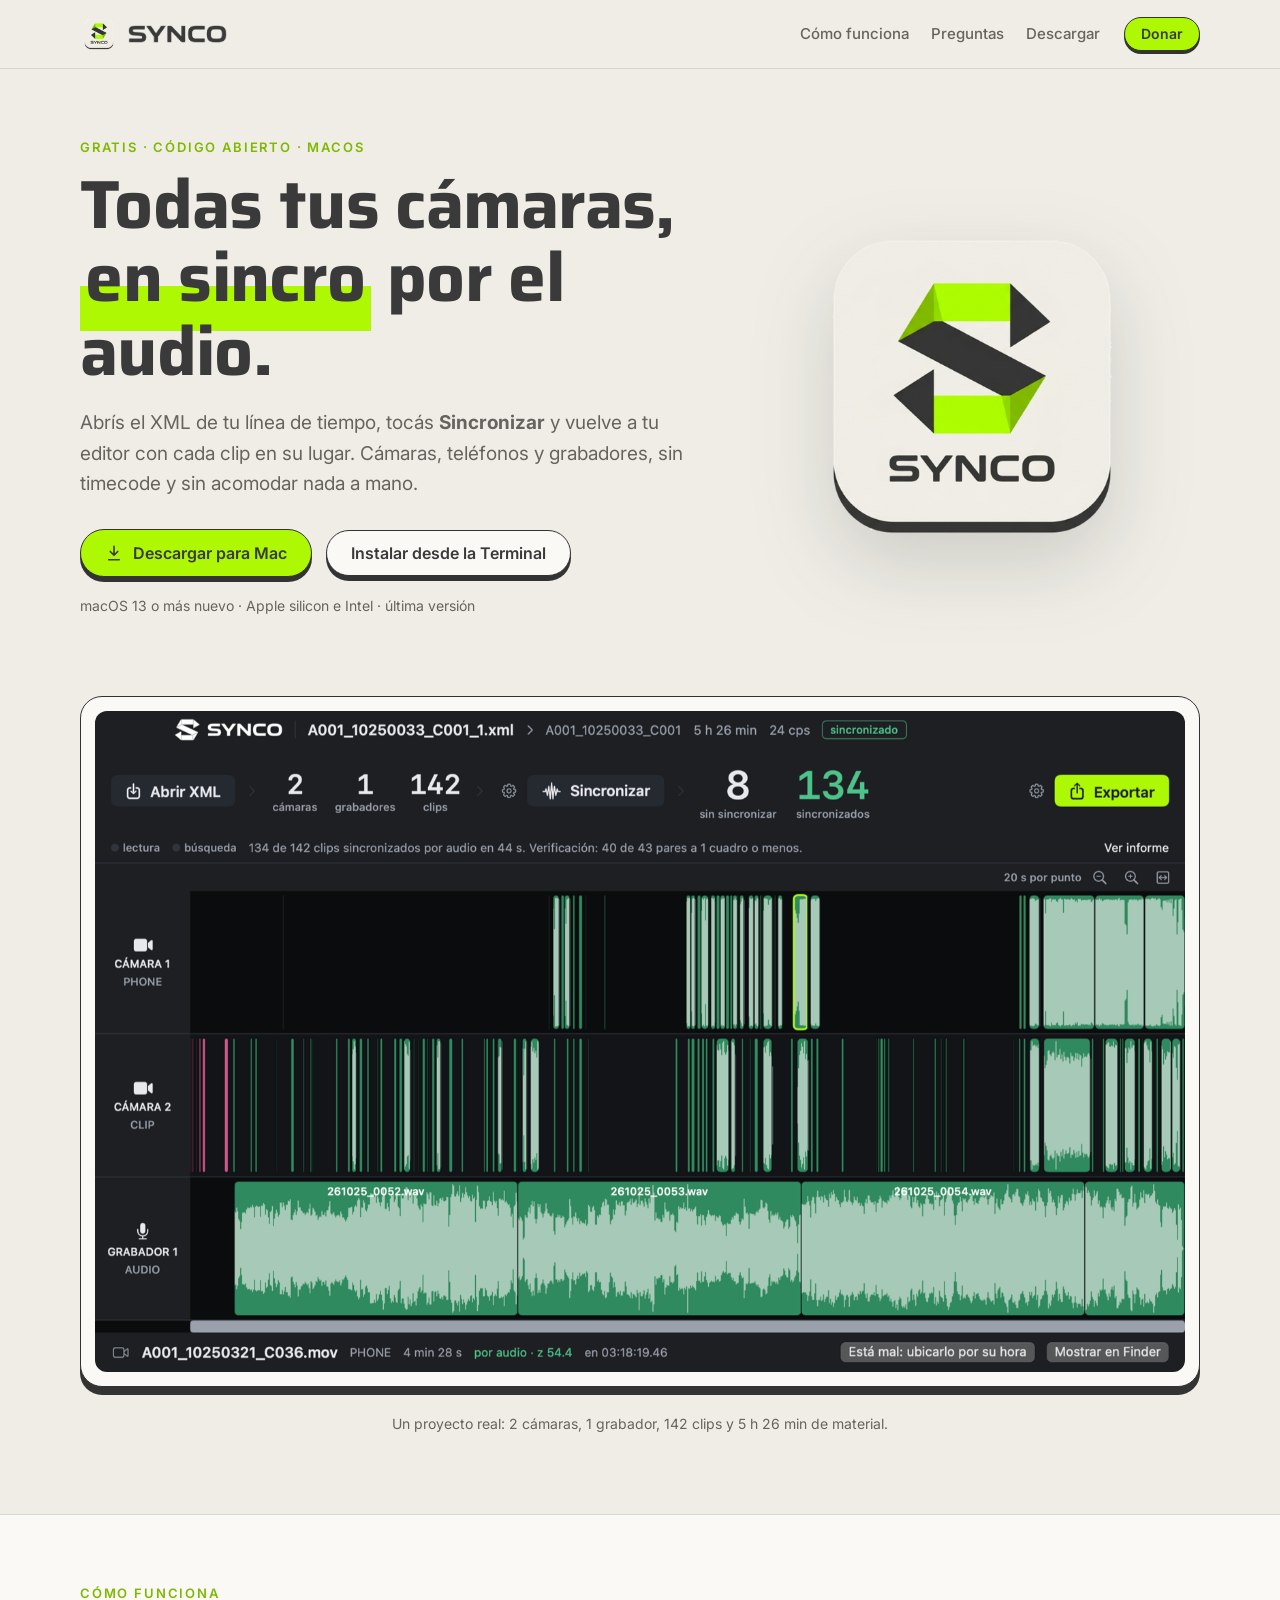
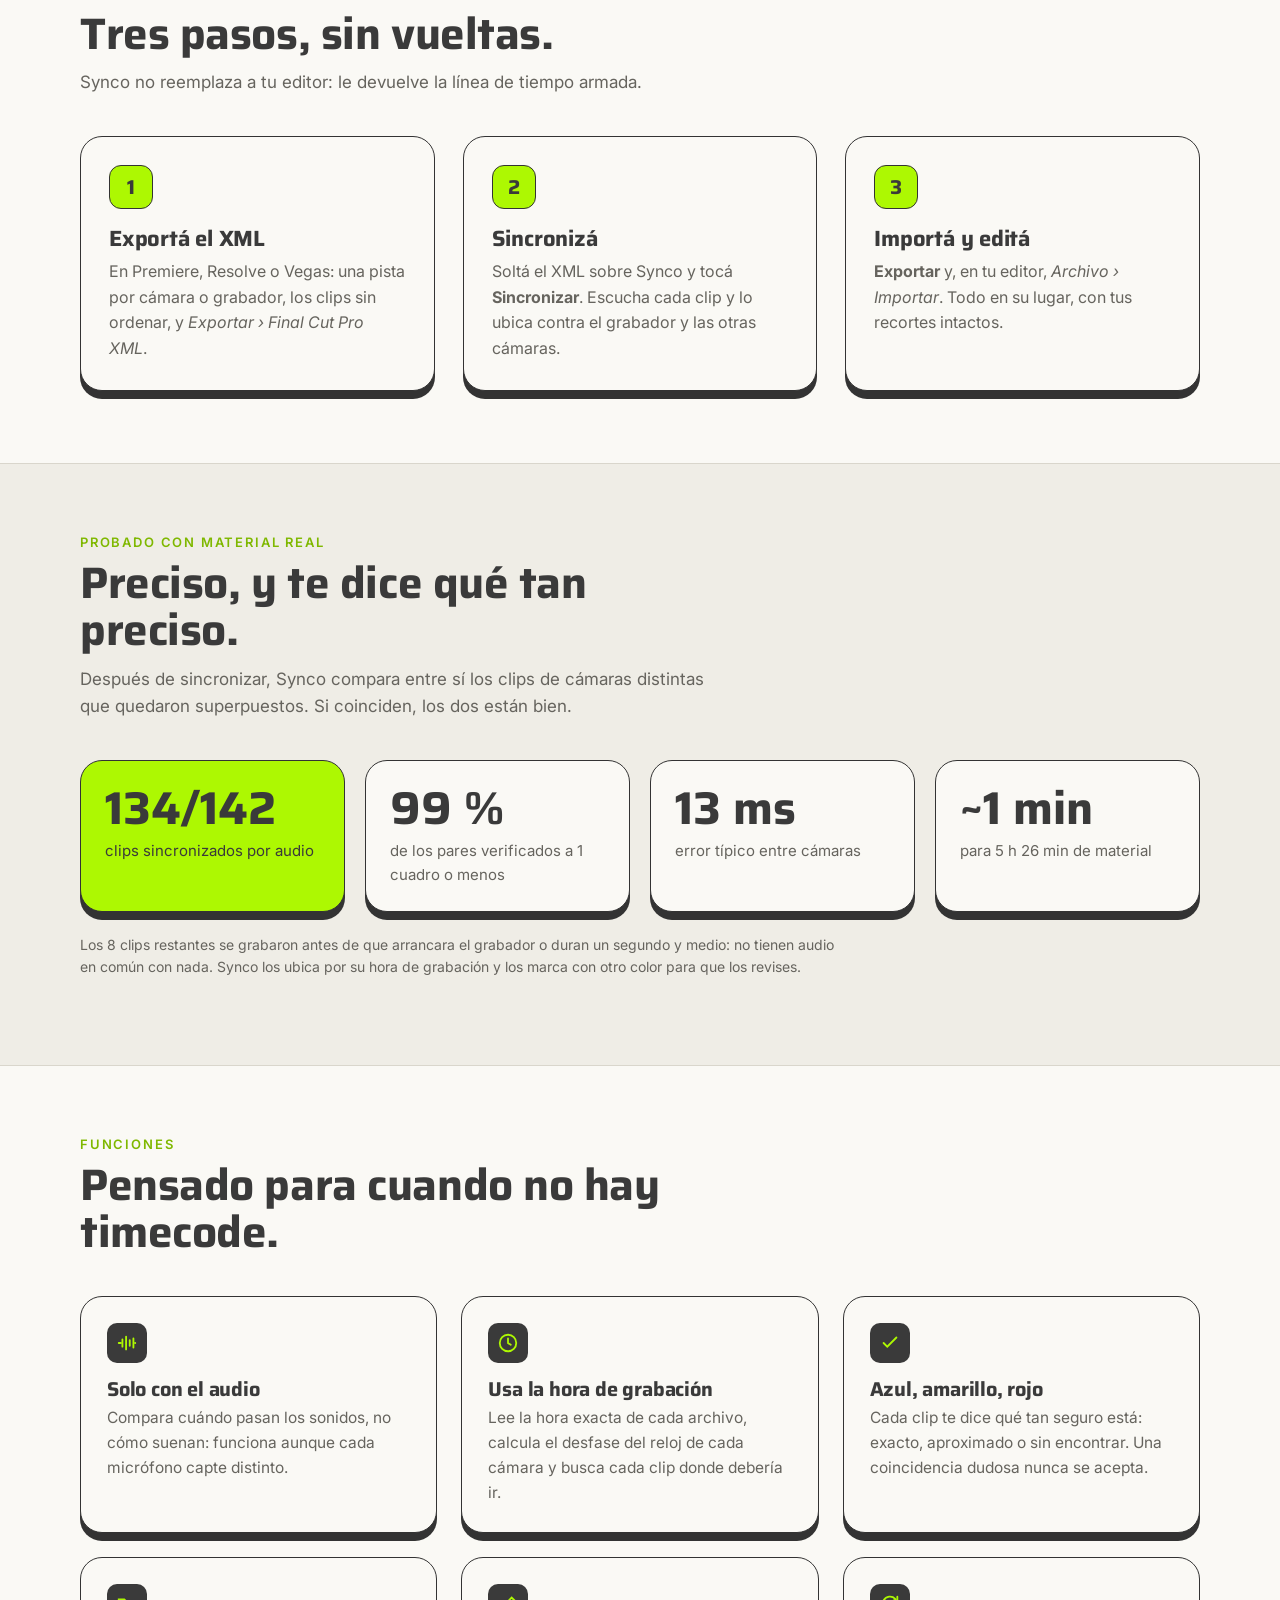
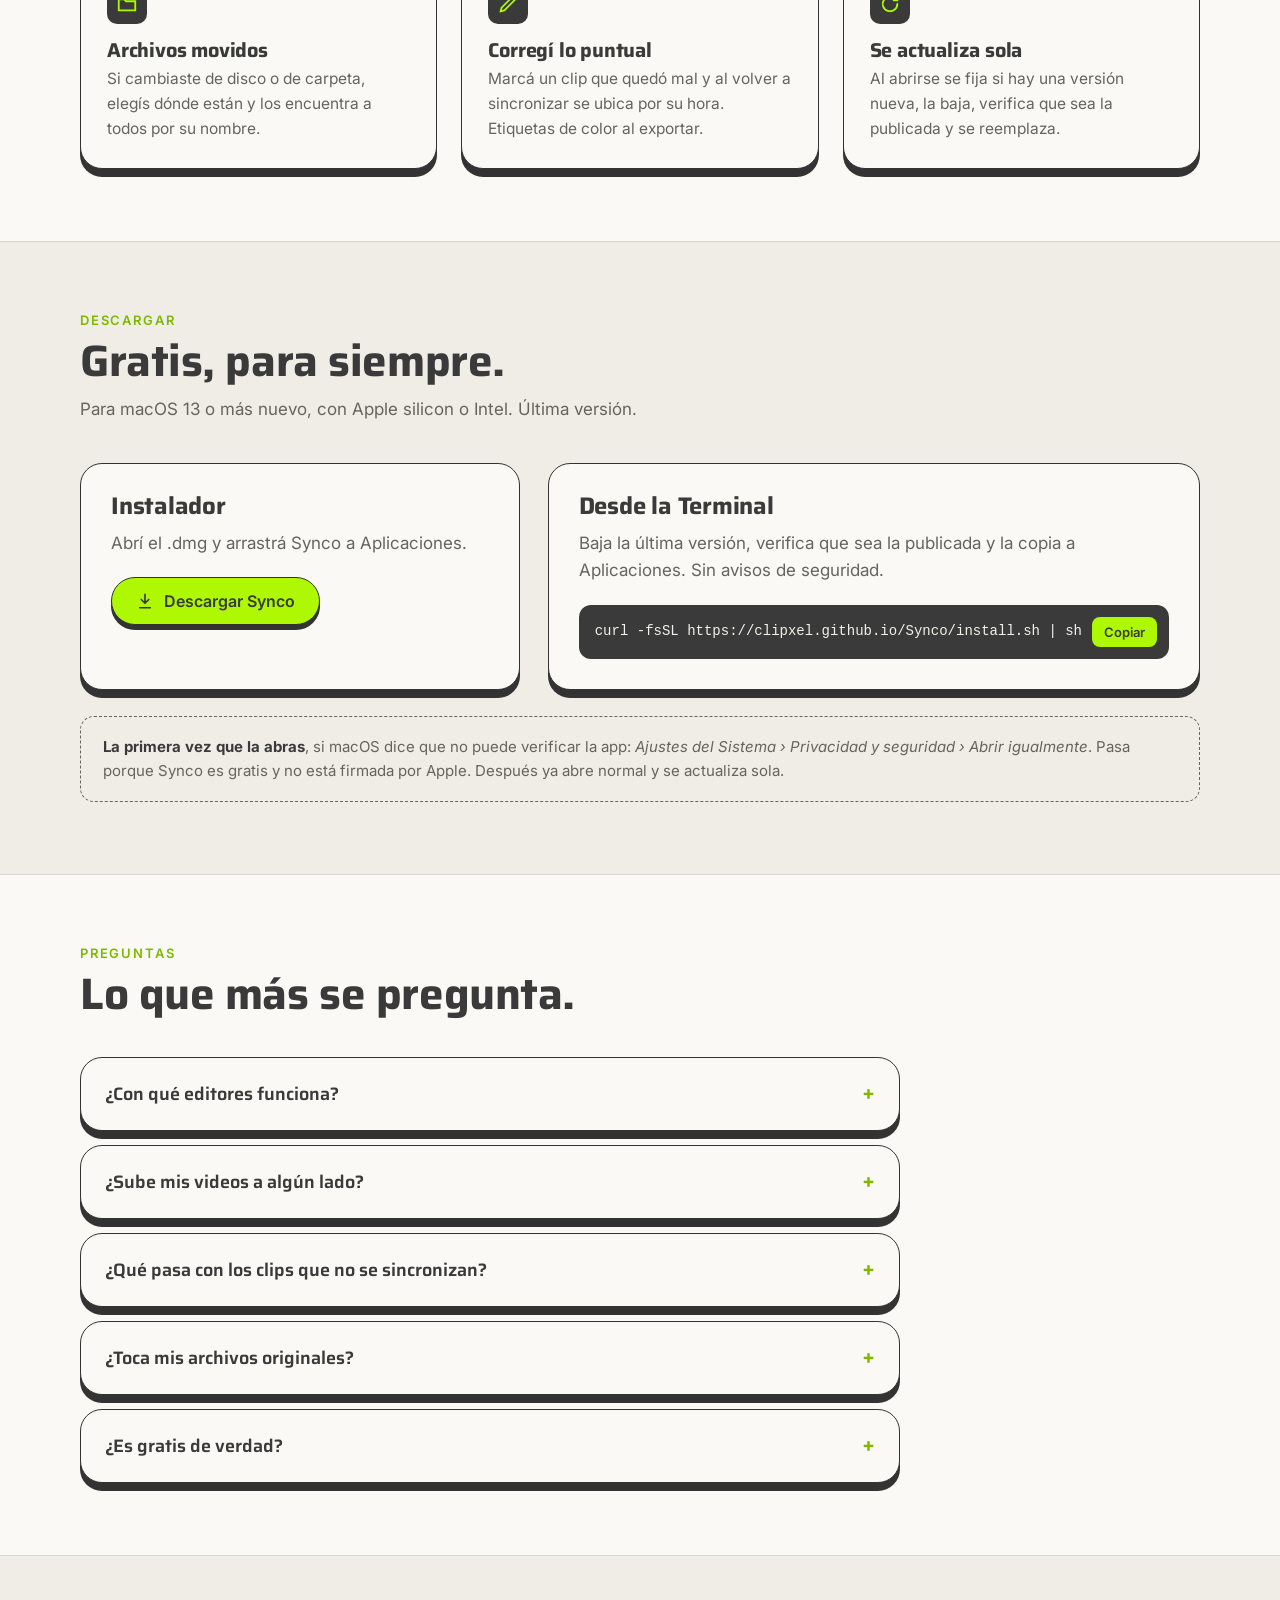
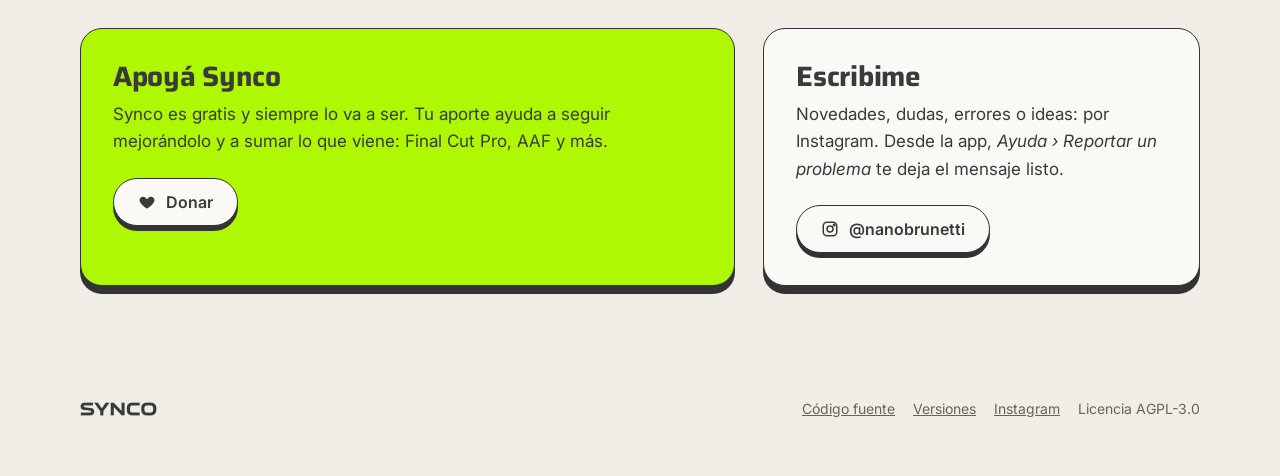
==== website/index.html @ cb0c424c "Synco 1.0.3: azul, amarillo y rojo; búsqueda entre vecinos; ícono a tamaño macOS - Tres niveles: azu" ====
<!doctype html>
<html lang="es">
<head>
  <meta charset="utf-8">
  <meta name="viewport" content="width=device-width, initial-scale=1">
  <title>Synco · sincronizá tus cámaras por el audio</title>
  <meta name="description" content="Synco sincroniza clips de varias cámaras, teléfonos y grabadores comparando el audio, sin timecode. Gratis y de código abierto, para macOS.">
  <meta property="og:title" content="Synco">
  <meta property="og:description" content="Sincronizá cámaras y grabadores por el audio. Gratis, para macOS.">
  <meta property="og:image" content="https://clipxel.github.io/Synco/assets/icon-512.png">
  <meta name="theme-color" content="#efede6">
  <link rel="icon" type="image/png" href="assets/favicon.png">
  <link rel="apple-touch-icon" href="assets/apple-touch-icon.png">
  <link rel="preconnect" href="https://fonts.googleapis.com">
  <link rel="preconnect" href="https://fonts.gstatic.com" crossorigin>
  <link href="https://fonts.googleapis.com/css2?family=Inter:wght@400;500;600&family=Saira:wght@600;700&display=swap" rel="stylesheet">
  <link rel="stylesheet" href="site.css?v=3">
</head>
<body>

<header class="nav">
  <div class="wrap">
    <a class="brand" href="#" aria-label="Synco, inicio">
      <img class="icon" src="assets/favicon.png" alt="">
      <img class="word" src="assets/wordmark-dark.png" alt="Synco">
    </a>
    <nav aria-label="Secciones">
      <a class="hide-sm" href="#como">Cómo funciona</a>
      <a class="hide-sm" href="#preguntas">Preguntas</a>
      <a href="#descargar">Descargar</a>
    </nav>
    <a class="btn small lime" href="#apoyar">Donar</a>
  </div>
</header>

<main>
  <section class="hero">
    <div class="wrap">
      <div>
        <div class="eyebrow">Gratis · código abierto · macOS</div>
        <h1>Todas tus cámaras, <mark>en sincro</mark> por el audio.</h1>
        <p class="lead">Abrís el XML de tu línea de tiempo, tocás <b>Sincronizar</b> y vuelve a tu editor con cada clip en su lugar. Cámaras, teléfonos y grabadores, sin timecode y sin acomodar nada a mano.</p>
        <div class="cta">
          <a class="btn lime" id="dl-hero" href="https://github.com/clipxel/Synco/releases/latest/download/Synco-macOS.dmg">
            <svg viewBox="0 0 24 24" fill="none" stroke="currentColor" stroke-width="2.2" stroke-linecap="round" stroke-linejoin="round" aria-hidden="true"><path d="M12 3v12m0 0-5-5m5 5 5-5M5 21h14"/></svg>
            Descargar para Mac
          </a>
          <a class="btn" href="#descargar">Instalar desde la Terminal</a>
        </div>
        <p class="meta">macOS 13 o más nuevo · Apple silicon e Intel · <span class="version">última versión</span></p>
      </div>
      <img class="hero-icon" src="assets/icon-512.png" alt="Ícono de Synco">
    </div>
  </section>

  <section class="shot" aria-label="La app">
    <div class="wrap">
      <div class="plate"><img src="assets/app.png" alt="Synco con un proyecto de 142 clips sincronizado: dos cámaras y un grabador, los clips sincronizados en verde" loading="lazy" width="1600" height="971"></div>
      <p class="caption">Un proyecto real: 2 cámaras, 1 grabador, 142 clips y 5 h 26 min de material.</p>
    </div>
  </section>

  <section class="block alt" id="como">
    <div class="wrap">
      <div class="section-head">
        <div class="eyebrow">Cómo funciona</div>
        <h2>Tres pasos, sin vueltas.</h2>
        <p>Synco no reemplaza a tu editor: le devuelve la línea de tiempo armada.</p>
      </div>
      <div class="steps">
        <div class="plate step">
          <div class="n">1</div>
          <h3>Exportá el XML</h3>
          <p>En Premiere, Resolve o Vegas: una pista por cámara o grabador, los clips sin ordenar, y <i>Exportar › Final Cut Pro XML</i>.</p>
        </div>
        <div class="plate step">
          <div class="n">2</div>
          <h3>Sincronizá</h3>
          <p>Soltá el XML sobre Synco y tocá <b>Sincronizar</b>. Escucha cada clip y lo ubica contra el grabador y las otras cámaras.</p>
        </div>
        <div class="plate step">
          <div class="n">3</div>
          <h3>Importá y editá</h3>
          <p><b>Exportar</b> y, en tu editor, <i>Archivo › Importar</i>. Todo en su lugar, con tus recortes intactos.</p>
        </div>
      </div>
    </div>
  </section>

  <section class="block" id="numeros">
    <div class="wrap">
      <div class="section-head">
        <div class="eyebrow">Probado con material real</div>
        <h2>Preciso, y te dice qué tan preciso.</h2>
        <p>Después de sincronizar, Synco compara entre sí los clips de cámaras distintas que quedaron superpuestos. Si coinciden, los dos están bien.</p>
      </div>
      <div class="stats">
        <div class="plate stat hot"><b>134/142</b><span>clips sincronizados por audio</span></div>
        <div class="plate stat"><b>99 %</b><span>de los pares verificados a 1 cuadro o menos</span></div>
        <div class="plate stat"><b>13 ms</b><span>error típico entre cámaras</span></div>
        <div class="plate stat"><b>~1 min</b><span>para 5 h 26 min de material</span></div>
      </div>
      <p class="footnote">Los 8 clips restantes se grabaron antes de que arrancara el grabador o duran un segundo y medio: no tienen audio en común con nada. Synco los ubica por su hora de grabación y los marca con otro color para que los revises.</p>
    </div>
  </section>

  <section class="block alt" id="funciones">
    <div class="wrap">
      <div class="section-head">
        <div class="eyebrow">Funciones</div>
        <h2>Pensado para cuando no hay timecode.</h2>
      </div>
      <div class="features">
        <div class="plate feature">
          <div class="ico"><svg viewBox="0 0 24 24" fill="none" stroke-width="2" stroke-linecap="round"><path d="M3 12h2M7 8v8M11 5v14M15 9v6M19 7v10M21 12h0"/></svg></div>
          <h3>Solo con el audio</h3>
          <p>Compara cuándo pasan los sonidos, no cómo suenan: funciona aunque cada micrófono capte distinto.</p>
        </div>
        <div class="plate feature">
          <div class="ico"><svg viewBox="0 0 24 24" fill="none" stroke-width="2" stroke-linecap="round"><circle cx="12" cy="12" r="9"/><path d="M12 7v5l3 2"/></svg></div>
          <h3>Usa la hora de grabación</h3>
          <p>Lee la hora exacta de cada archivo, calcula el desfase del reloj de cada cámara y busca cada clip donde debería ir.</p>
        </div>
        <div class="plate feature">
          <div class="ico"><svg viewBox="0 0 24 24" fill="none" stroke-width="2" stroke-linecap="round"><path d="M5 12l4 4 10-10"/></svg></div>
          <h3>Azul, amarillo, rojo</h3>
          <p>Cada clip te dice qué tan seguro está: exacto, aproximado o sin encontrar. Una coincidencia dudosa nunca se acepta.</p>
        </div>
        <div class="plate feature">
          <div class="ico"><svg viewBox="0 0 24 24" fill="none" stroke-width="2" stroke-linecap="round"><path d="M3 7h6l2 2h10v10H3z"/></svg></div>
          <h3>Archivos movidos</h3>
          <p>Si cambiaste de disco o de carpeta, elegís dónde están y los encuentra a todos por su nombre.</p>
        </div>
        <div class="plate feature">
          <div class="ico"><svg viewBox="0 0 24 24" fill="none" stroke-width="2" stroke-linecap="round"><path d="M4 20l4-1 11-11-3-3L5 16z"/></svg></div>
          <h3>Corregí lo puntual</h3>
          <p>Marcá un clip que quedó mal y al volver a sincronizar se ubica por su hora. Etiquetas de color al exportar.</p>
        </div>
        <div class="plate feature">
          <div class="ico"><svg viewBox="0 0 24 24" fill="none" stroke-width="2" stroke-linecap="round"><path d="M20 12a8 8 0 1 1-2.3-5.7M20 4v4h-4"/></svg></div>
          <h3>Se actualiza sola</h3>
          <p>Al abrirse se fija si hay una versión nueva, la baja, verifica que sea la publicada y se reemplaza.</p>
        </div>
      </div>
    </div>
  </section>

  <section class="block" id="descargar">
    <div class="wrap">
      <div class="section-head">
        <div class="eyebrow">Descargar</div>
        <h2>Gratis, para siempre.</h2>
        <p>Para macOS 13 o más nuevo, con Apple silicon o Intel. <span class="version">Última versión</span>.</p>
      </div>
      <div class="download">
        <div class="plate">
          <h3>Instalador</h3>
          <p>Abrí el .dmg y arrastrá Synco a Aplicaciones.</p>
          <a class="btn lime" href="https://github.com/clipxel/Synco/releases/latest/download/Synco-macOS.dmg">
            <svg viewBox="0 0 24 24" fill="none" stroke="currentColor" stroke-width="2.2" stroke-linecap="round" stroke-linejoin="round" aria-hidden="true"><path d="M12 3v12m0 0-5-5m5 5 5-5M5 21h14"/></svg>
            Descargar Synco
          </a>
        </div>
        <div class="plate">
          <h3>Desde la Terminal</h3>
          <p>Baja la última versión, verifica que sea la publicada y la copia a Aplicaciones. Sin avisos de seguridad.</p>
          <div class="term"><code id="cmd">curl -fsSL https://clipxel.github.io/Synco/install.sh | sh</code><button type="button" id="copy">Copiar</button></div>
        </div>
      </div>
      <div class="note"><b>La primera vez que la abras</b>, si macOS dice que no puede verificar la app: <i>Ajustes del Sistema › Privacidad y seguridad › Abrir igualmente</i>. Pasa porque Synco es gratis y no está firmada por Apple. Después ya abre normal y se actualiza sola.</div>
    </div>
  </section>

  <section class="block alt" id="preguntas">
    <div class="wrap">
      <div class="section-head">
        <div class="eyebrow">Preguntas</div>
        <h2>Lo que más se pregunta.</h2>
      </div>
      <div class="faq">
        <details class="plate"><summary>¿Con qué editores funciona?</summary>
          <p>Con los que exportan Final Cut Pro XML (la versión 7): Premiere Pro, DaVinci Resolve y Vegas. Final Cut Pro (FCPXML) y Media Composer (AAF) están en camino.</p></details>
        <details class="plate"><summary>¿Sube mis videos a algún lado?</summary>
          <p>No. Todo pasa en tu Mac: lee el audio de tus archivos, los compara y escribe el XML. Solo se conecta para fijarse si hay una versión nueva.</p></details>
        <details class="plate"><summary>¿Qué pasa con los clips que no se sincronizan?</summary>
          <p>Synco lo busca de nuevo entre sus vecinos: en el hueco que dejan el clip anterior y el siguiente de la misma cámara, por fecha y hora. En Premiere cada clip queda con un color: <b>azul</b> si se encontró por su audio, <b>amarillo</b> si se encontró buscando cerca de su fecha (conviene mirarlo) y <b>rojo</b> si no tiene audio en común con nada y quedó ubicado por fecha y hora.</p></details>
        <details class="plate"><summary>¿Toca mis archivos originales?</summary>
          <p>No. Lee los videos y el XML que exportaste, y guarda el resultado como un XML nuevo al lado. El audio leído queda guardado para que volver a sincronizar sea más rápido; se borra solo después de un tiempo.</p></details>
        <details class="plate"><summary>¿Es gratis de verdad?</summary>
          <p>Sí, y de código abierto. Si te ahorra horas de trabajo, podés apoyarlo con una donación.</p></details>
      </div>
    </div>
  </section>

  <section class="block" id="apoyar">
    <div class="wrap">
      <div class="support">
        <div class="plate donate">
          <h3>Apoyá Synco</h3>
          <p>Synco es gratis y siempre lo va a ser. Tu aporte ayuda a seguir mejorándolo y a sumar lo que viene: Final Cut Pro, AAF y más.</p>
          <a class="btn" href="https://onetouch.astropay.com/payment?external_reference_id=AERRP6sKfsrGdRunEEa6gJ7V5fQ1E0gO" target="_blank" rel="noopener">
            <svg viewBox="0 0 24 24" fill="currentColor" aria-hidden="true"><path d="M12 21s-7.5-4.6-9.5-9.2C1 8.2 3.4 5 6.7 5c2 0 3.6 1.1 4.3 2.6h2C13.7 6.1 15.3 5 17.3 5 20.6 5 23 8.2 21.5 11.8 19.5 16.4 12 21 12 21z"/></svg>
            Donar
          </a>
        </div>
        <div class="plate">
          <h3>Escribime</h3>
          <p>Novedades, dudas, errores o ideas: por Instagram. Desde la app, <i>Ayuda › Reportar un problema</i> te deja el mensaje listo.</p>
          <a class="btn" href="https://ig.me/m/nanobrunetti" target="_blank" rel="noopener">
            <svg viewBox="0 0 24 24" fill="none" stroke="currentColor" stroke-width="2" aria-hidden="true"><rect x="3" y="3" width="18" height="18" rx="5"/><circle cx="12" cy="12" r="4"/><circle cx="17.5" cy="6.5" r="1" fill="currentColor"/></svg>
            @nanobrunetti
          </a>
        </div>
      </div>
    </div>
  </section>
</main>

<footer>
  <div class="wrap">
    <a class="brand" href="#"><img class="word" src="assets/wordmark-dark.png" alt="Synco"></a>
    <nav aria-label="Enlaces">
      <a href="https://github.com/clipxel/Synco">Código fuente</a>
      <a href="https://github.com/clipxel/Synco/releases">Versiones</a>
      <a href="https://www.instagram.com/nanobrunetti/">Instagram</a>
      <span>Licencia AGPL-3.0</span>
    </nav>
  </div>
</footer>

<script>
  // Version of the latest release (the GitHub API allows this from a web page).
  fetch("https://api.github.com/repos/clipxel/Synco/releases/latest")
    .then(r => r.ok ? r.json() : null)
    .then(r => {
      if (!r || !r.tag_name) return;
      document.querySelectorAll(".version").forEach(e => e.textContent = "versión " + r.tag_name.replace(/^v/, ""));
    })
    .catch(() => {});
  document.getElementById("copy").addEventListener("click", e => {
    navigator.clipboard.writeText(document.getElementById("cmd").textContent)
      .then(() => { e.target.textContent = "Copiado"; setTimeout(() => e.target.textContent = "Copiar", 1600); });
  });
</script>
</body>
</html>
---- website/site.css ----
/* Synco · light. Palette and plate shape from the app icon: cream tiles on a dark base, lime accents. */
:root {
  --paper: #efede6;
  --plate: #faf9f5;
  --ink: #3a3a3a;
  --ink-soft: #66645e;
  --base: #333333;
  --lime: #adf802;
  --lime-deep: #7fb800;
  --line: #d9d6cc;
  --radius: 22px;
  --lift: 8px;
  --head: "Saira", "Inter", system-ui, sans-serif;
  --body: "Inter", system-ui, -apple-system, "Segoe UI", sans-serif;
}

* { box-sizing: border-box; }
html { scroll-behavior: smooth; }
body {
  margin: 0;
  background: var(--paper);
  color: var(--ink);
  font: 17px/1.6 var(--body);
  -webkit-font-smoothing: antialiased;
}
img { max-width: 100%; height: auto; display: block; }
a { color: inherit; }
.wrap { width: min(1120px, 100% - 32px); margin-inline: auto; }

/* The plate: the icon's tile with its dark base under it. */
.plate {
  background: var(--plate);
  border-radius: var(--radius);
  box-shadow: 0 var(--lift) 0 var(--base);
  border: 1.5px solid var(--base);
}

/* Navigation */
.nav { position: sticky; top: 0; z-index: 10; background: color-mix(in srgb, var(--paper) 88%, transparent); backdrop-filter: blur(10px); border-bottom: 1px solid var(--line); }
.nav .wrap { display: flex; align-items: center; gap: 24px; height: 68px; }
.brand { display: flex; align-items: center; gap: 10px; text-decoration: none; }
.brand img.icon { width: 38px; height: 38px; }
.brand img.word { height: 18px; width: auto; }
.nav nav { display: flex; gap: 22px; margin-left: auto; font-weight: 500; font-size: 15px; }
.nav nav a { text-decoration: none; color: var(--ink-soft); }
.nav nav a:hover { color: var(--ink); }

/* Buttons */
.btn {
  display: inline-flex; align-items: center; gap: 10px;
  padding: 14px 24px; border-radius: 999px;
  font: 600 16px/1 var(--body); text-decoration: none; cursor: pointer;
  border: 1.5px solid var(--base); color: var(--ink); background: var(--plate);
  box-shadow: 0 5px 0 var(--base); transition: transform .12s, box-shadow .12s;
}
.btn:hover { transform: translateY(2px); box-shadow: 0 3px 0 var(--base); }
.btn:active { transform: translateY(5px); box-shadow: 0 0 0 var(--base); }
.btn:focus-visible { outline: 3px solid var(--lime-deep); outline-offset: 3px; }
.btn.lime { background: var(--lime); }
.btn.small { padding: 9px 16px; font-size: 14px; box-shadow: 0 3px 0 var(--base); }
.btn.small:hover { box-shadow: 0 1px 0 var(--base); transform: translateY(2px); }
.btn svg { width: 18px; height: 18px; }

/* Hero */
.hero { padding: 72px 0 40px; }
.hero .wrap { display: grid; grid-template-columns: 1.15fr .85fr; gap: 48px; align-items: center; }
.eyebrow { font: 600 13px/1 var(--body); letter-spacing: .14em; text-transform: uppercase; color: var(--lime-deep); }
h1, h2, h3 { font-family: var(--head); line-height: 1.08; margin: 0; letter-spacing: -0.01em; }
h1 { font-size: clamp(40px, 6vw, 68px); font-weight: 700; margin: 14px 0 20px; }
h1 mark { background: linear-gradient(transparent 58%, var(--lime) 58%); color: inherit; padding: 0 .08em; }
.lead { font-size: 19px; color: var(--ink-soft); max-width: 34em; margin: 0 0 30px; }
.cta { display: flex; flex-wrap: wrap; gap: 14px; align-items: center; }
.meta { margin-top: 18px; font-size: 14px; color: var(--ink-soft); }
.hero-icon { justify-self: center; width: min(380px, 80%); filter: drop-shadow(0 30px 40px rgba(58, 58, 58, .18)); animation: float 6s ease-in-out infinite; }
@keyframes float { 50% { transform: translateY(-10px); } }
@media (prefers-reduced-motion: reduce) { .hero-icon { animation: none; } html { scroll-behavior: auto; } }

/* App screenshot */
.shot { padding: 24px 0 64px; }
.shot .plate { padding: 14px; }
.shot img { border-radius: 12px; }
.caption { text-align: center; color: var(--ink-soft); font-size: 14px; margin-top: 26px; }

/* Sections */
section.block { padding: 72px 0; }
section.block.alt { background: var(--plate); border-block: 1px solid var(--line); }
.section-head { max-width: 640px; margin-bottom: 40px; }
h2 { font-size: clamp(30px, 4vw, 44px); font-weight: 700; margin: 10px 0 12px; }
.section-head p { color: var(--ink-soft); margin: 0; }

/* Steps */
.steps { display: grid; grid-template-columns: repeat(3, 1fr); gap: 28px; }
.step { padding: 28px; }
.step .n {
  width: 44px; height: 44px; border-radius: 12px; display: grid; place-items: center;
  background: var(--lime); border: 1.5px solid var(--base); font: 700 20px var(--head); margin-bottom: 18px;
}
.step h3 { font-size: 22px; margin-bottom: 8px; }
.step p { margin: 0; color: var(--ink-soft); font-size: 16px; }

/* Numbers */
.stats { display: grid; grid-template-columns: repeat(4, 1fr); gap: 20px; }
.stat { padding: 24px; }
.stat b { display: block; font: 700 clamp(34px, 4vw, 46px)/1 var(--head); }
.stat span { display: block; margin-top: 8px; color: var(--ink-soft); font-size: 15px; }
.stat.hot { background: var(--lime); }
.stat.hot span { color: var(--ink); }
.footnote { font-size: 14px; color: var(--ink-soft); margin-top: 22px; max-width: 760px; }

/* Features */
.features { display: grid; grid-template-columns: repeat(3, 1fr); gap: 24px; }
.feature { padding: 26px; }
.feature .ico { width: 40px; height: 40px; border-radius: 10px; background: var(--ink); display: grid; place-items: center; margin-bottom: 16px; }
.feature .ico svg { width: 22px; height: 22px; stroke: var(--lime); }
.feature h3 { font-size: 20px; margin-bottom: 6px; }
.feature p { margin: 0; font-size: 15.5px; color: var(--ink-soft); }

/* Download */
.download { display: grid; grid-template-columns: 1fr 1fr; gap: 28px; }
.download .plate { padding: 30px; }
.download h3 { font-size: 24px; margin-bottom: 10px; }
.download p { color: var(--ink-soft); margin: 0 0 20px; }
.term { display: flex; align-items: center; gap: 10px; background: var(--ink); color: #f2f1ec; border-radius: 12px; padding: 12px 12px 12px 16px; font: 14px/1.4 ui-monospace, "SF Mono", Menlo, monospace; }
.term code { flex: 1; overflow-x: auto; white-space: nowrap; }
.term button { flex: none; background: var(--lime); color: var(--ink); border: 0; border-radius: 8px; padding: 7px 12px; font: 600 13px var(--body); cursor: pointer; }
.note { margin-top: 26px; padding: 18px 22px; border-radius: 14px; border: 1.5px dashed var(--ink-soft); font-size: 15px; color: var(--ink-soft); }
.note b { color: var(--ink); }

/* FAQ */
.faq { display: grid; gap: 14px; max-width: 820px; }
.faq details { padding: 4px 24px; }
.faq summary { cursor: pointer; padding: 18px 0; font: 600 18px var(--head); list-style: none; display: flex; justify-content: space-between; gap: 16px; }
.faq summary::-webkit-details-marker { display: none; }
.faq summary::after { content: "+"; font-size: 24px; line-height: 1; color: var(--lime-deep); }
.faq details[open] summary::after { content: "–"; }
.faq details p { margin: 0 0 20px; color: var(--ink-soft); }

/* Support */
.support { display: grid; grid-template-columns: 1.2fr .8fr; gap: 28px; }
.support .plate { padding: 32px; }
.support .donate { background: var(--lime); }
.support h3 { font-size: 28px; margin-bottom: 10px; }
.support p { margin: 0 0 22px; }
.support .donate .btn { background: var(--plate); }

/* Footer */
footer { padding: 40px 0 56px; color: var(--ink-soft); font-size: 14px; }
footer .wrap { display: flex; flex-wrap: wrap; gap: 18px; align-items: center; justify-content: space-between; }
footer .brand img.word { height: 14px; }
footer nav { display: flex; gap: 18px; flex-wrap: wrap; }

/* Narrow screens */
@media (max-width: 900px) {
  .hero .wrap, .download, .support { grid-template-columns: 1fr; }
  .hero-icon { width: min(260px, 70%); order: -1; }
  .steps, .features { grid-template-columns: 1fr; }
  .stats { grid-template-columns: repeat(2, 1fr); }
  .nav nav a.hide-sm { display: none; }
}
@media (max-width: 520px) {
  .nav nav { gap: 14px; }
  .brand img.word { display: none; }
  .stats { grid-template-columns: 1fr; }
  .hero { padding-top: 40px; }
}
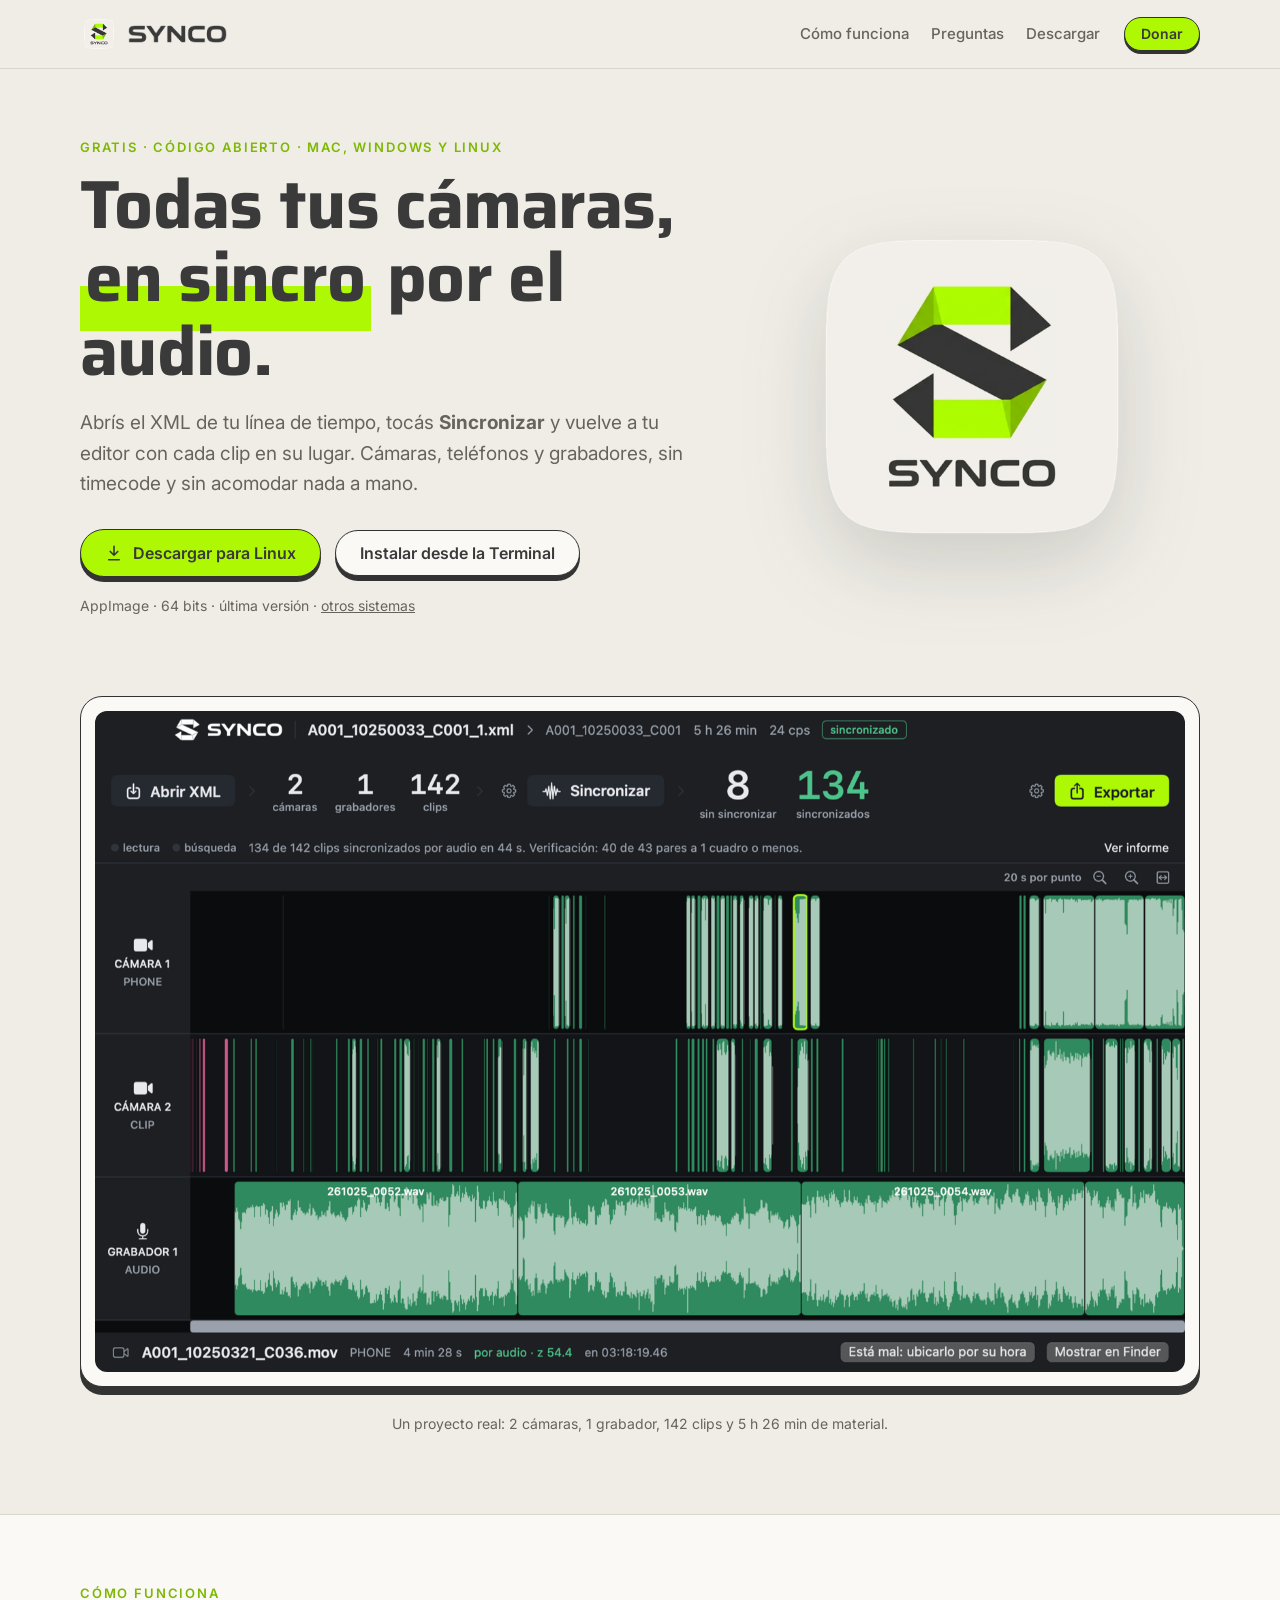
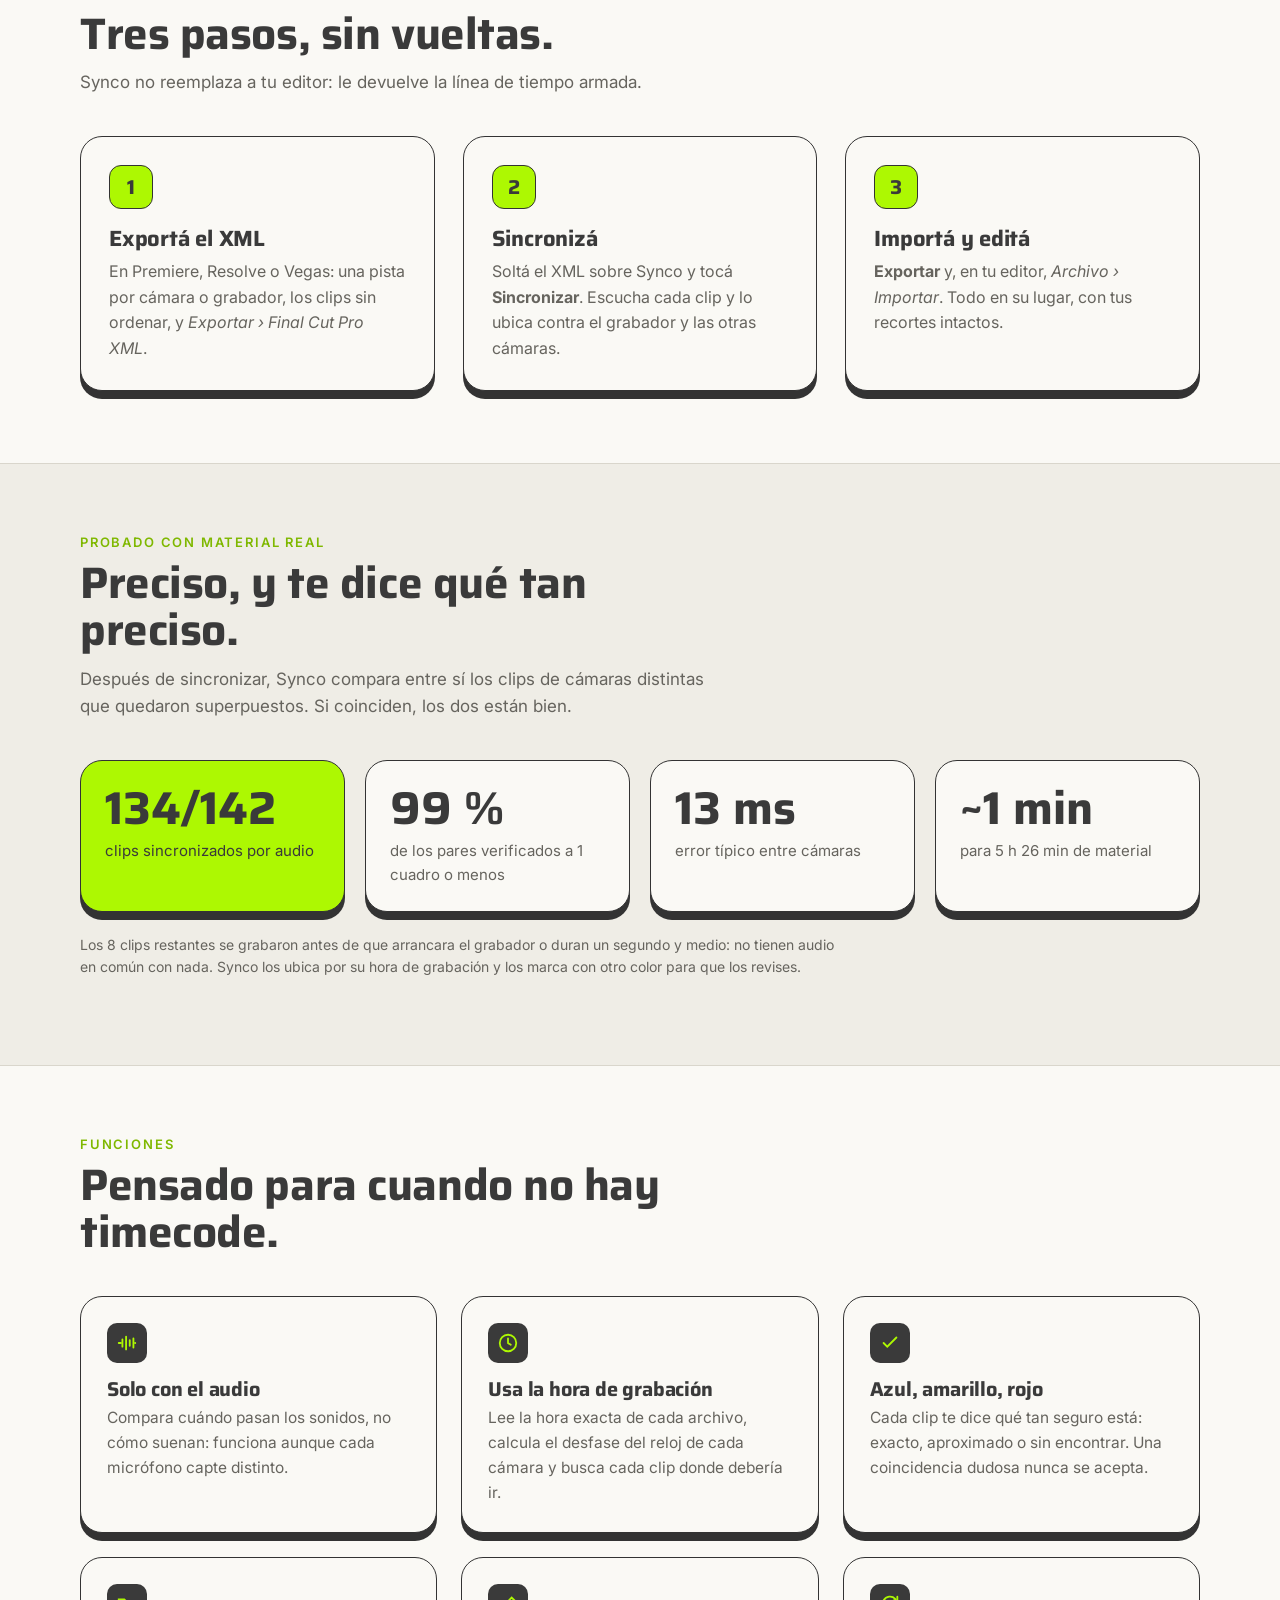
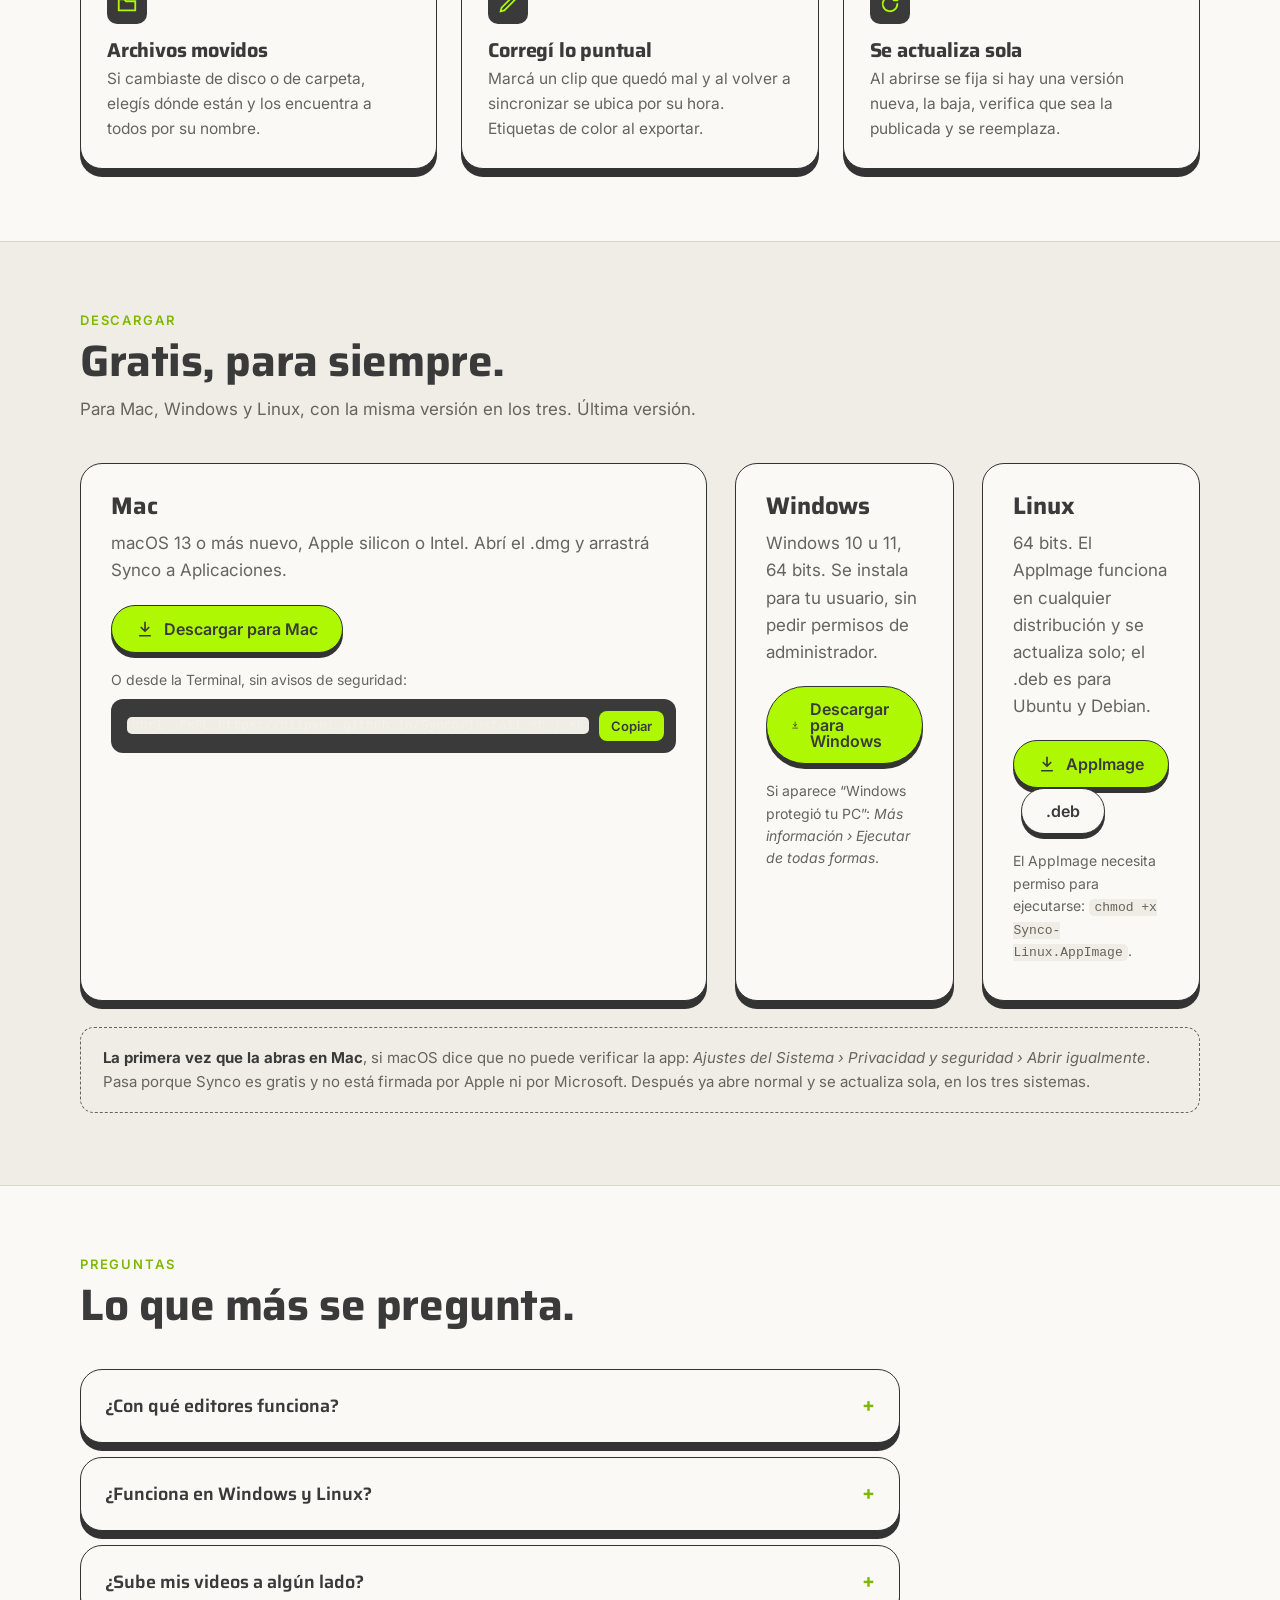
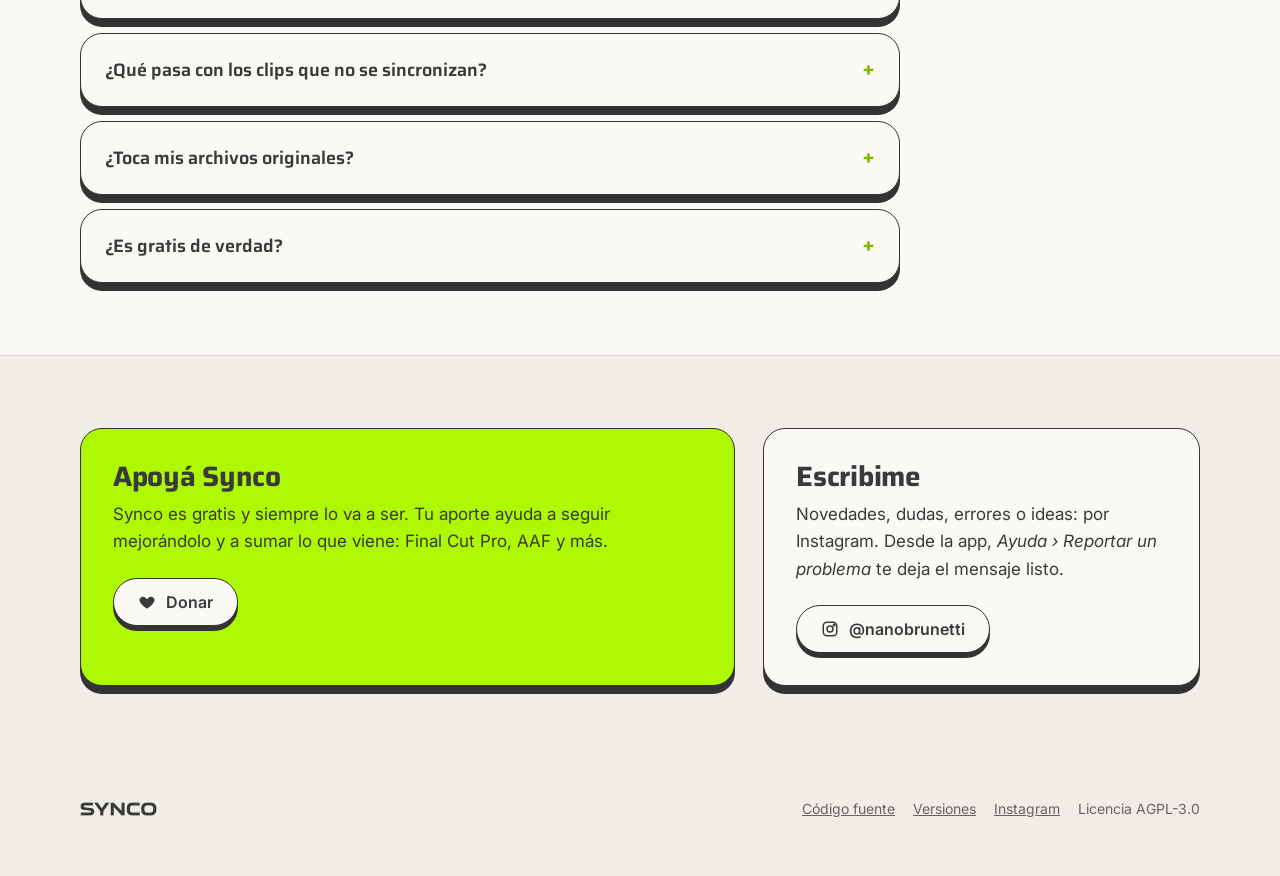
==== commit 6de7a580: "Consola como base, faltantes entre sus vecinos por hora relativa, pistas extra compartidas - La pist" ====
--- a/website/index.html
+++ b/website/index.html
@@ -4,9 +4,9 @@
   <meta charset="utf-8">
   <meta name="viewport" content="width=device-width, initial-scale=1">
   <title>Synco · sincronizá tus cámaras por el audio</title>
-  <meta name="description" content="Synco sincroniza clips de varias cámaras, teléfonos y grabadores comparando el audio, sin timecode. Gratis y de código abierto, para macOS.">
+  <meta name="description" content="Synco sincroniza clips de varias cámaras, teléfonos y grabadores comparando el audio, sin timecode. Gratis y de código abierto, para Mac, Windows y Linux.">
   <meta property="og:title" content="Synco">
-  <meta property="og:description" content="Sincronizá cámaras y grabadores por el audio. Gratis, para macOS.">
+  <meta property="og:description" content="Sincronizá cámaras y grabadores por el audio. Gratis, para Mac, Windows y Linux.">
   <meta property="og:image" content="https://clipxel.github.io/Synco/assets/icon-512.png">
   <meta name="theme-color" content="#efede6">
   <link rel="icon" type="image/png" href="assets/favicon.png">
@@ -14,7 +14,7 @@
   <link rel="preconnect" href="https://fonts.googleapis.com">
   <link rel="preconnect" href="https://fonts.gstatic.com" crossorigin>
   <link href="https://fonts.googleapis.com/css2?family=Inter:wght@400;500;600&family=Saira:wght@600;700&display=swap" rel="stylesheet">
-  <link rel="stylesheet" href="site.css?v=3">
+  <link rel="stylesheet" href="site.css?v=4">
 </head>
 <body>
 
@@ -37,17 +37,17 @@
   <section class="hero">
     <div class="wrap">
       <div>
-        <div class="eyebrow">Gratis · código abierto · macOS</div>
+        <div class="eyebrow">Gratis · código abierto · Mac, Windows y Linux</div>
         <h1>Todas tus cámaras, <mark>en sincro</mark> por el audio.</h1>
         <p class="lead">Abrís el XML de tu línea de tiempo, tocás <b>Sincronizar</b> y vuelve a tu editor con cada clip en su lugar. Cámaras, teléfonos y grabadores, sin timecode y sin acomodar nada a mano.</p>
         <div class="cta">
           <a class="btn lime" id="dl-hero" href="https://github.com/clipxel/Synco/releases/latest/download/Synco-macOS.dmg">
             <svg viewBox="0 0 24 24" fill="none" stroke="currentColor" stroke-width="2.2" stroke-linecap="round" stroke-linejoin="round" aria-hidden="true"><path d="M12 3v12m0 0-5-5m5 5 5-5M5 21h14"/></svg>
-            Descargar para Mac
+            <span id="dl-label">Descargar para Mac</span>
           </a>
           <a class="btn" href="#descargar">Instalar desde la Terminal</a>
         </div>
-        <p class="meta">macOS 13 o más nuevo · Apple silicon e Intel · <span class="version">última versión</span></p>
+        <p class="meta"><span id="dl-meta">macOS 13 o más nuevo · Apple silicon e Intel</span> · <span class="version">última versión</span> · <a href="#descargar">otros sistemas</a></p>
       </div>
       <img class="hero-icon" src="assets/icon-512.png" alt="Ícono de Synco">
     </div>
@@ -150,24 +150,31 @@
       <div class="section-head">
         <div class="eyebrow">Descargar</div>
         <h2>Gratis, para siempre.</h2>
-        <p>Para macOS 13 o más nuevo, con Apple silicon o Intel. <span class="version">Última versión</span>.</p>
-      </div>
-      <div class="download">
-        <div class="plate">
-          <h3>Instalador</h3>
-          <p>Abrí el .dmg y arrastrá Synco a Aplicaciones.</p>
-          <a class="btn lime" href="https://github.com/clipxel/Synco/releases/latest/download/Synco-macOS.dmg">
-            <svg viewBox="0 0 24 24" fill="none" stroke="currentColor" stroke-width="2.2" stroke-linecap="round" stroke-linejoin="round" aria-hidden="true"><path d="M12 3v12m0 0-5-5m5 5 5-5M5 21h14"/></svg>
-            Descargar Synco
-          </a>
-        </div>
-        <div class="plate">
-          <h3>Desde la Terminal</h3>
-          <p>Baja la última versión, verifica que sea la publicada y la copia a Aplicaciones. Sin avisos de seguridad.</p>
+        <p>Para Mac, Windows y Linux, con la misma versión en los tres. <span class="version">Última versión</span>.</p>
+      </div>
+      <div class="download three">
+        <div class="plate" id="dl-mac">
+          <h3>Mac</h3>
+          <p>macOS 13 o más nuevo, Apple silicon o Intel. Abrí el .dmg y arrastrá Synco a Aplicaciones.</p>
+          <a class="btn lime" href="https://github.com/clipxel/Synco/releases/latest/download/Synco-macOS.dmg"><svg viewBox="0 0 24 24" fill="none" stroke="currentColor" stroke-width="2.2" stroke-linecap="round" stroke-linejoin="round" aria-hidden="true"><path d="M12 3v12m0 0-5-5m5 5 5-5M5 21h14"/></svg>Descargar para Mac</a>
+          <p class="small">O desde la Terminal, sin avisos de seguridad:</p>
           <div class="term"><code id="cmd">curl -fsSL https://clipxel.github.io/Synco/install.sh | sh</code><button type="button" id="copy">Copiar</button></div>
         </div>
-      </div>
-      <div class="note"><b>La primera vez que la abras</b>, si macOS dice que no puede verificar la app: <i>Ajustes del Sistema › Privacidad y seguridad › Abrir igualmente</i>. Pasa porque Synco es gratis y no está firmada por Apple. Después ya abre normal y se actualiza sola.</div>
+        <div class="plate" id="dl-windows">
+          <h3>Windows</h3>
+          <p>Windows 10 u 11, 64 bits. Se instala para tu usuario, sin pedir permisos de administrador.</p>
+          <a class="btn lime" href="https://github.com/clipxel/Synco/releases/latest/download/Synco-Windows-Setup.exe"><svg viewBox="0 0 24 24" fill="none" stroke="currentColor" stroke-width="2.2" stroke-linecap="round" stroke-linejoin="round" aria-hidden="true"><path d="M12 3v12m0 0-5-5m5 5 5-5M5 21h14"/></svg>Descargar para Windows</a>
+          <p class="small">Si aparece “Windows protegió tu PC”: <i>Más información › Ejecutar de todas formas</i>.</p>
+        </div>
+        <div class="plate" id="dl-linux">
+          <h3>Linux</h3>
+          <p>64 bits. El AppImage funciona en cualquier distribución y se actualiza solo; el .deb es para Ubuntu y Debian.</p>
+          <a class="btn lime" href="https://github.com/clipxel/Synco/releases/latest/download/Synco-Linux.AppImage"><svg viewBox="0 0 24 24" fill="none" stroke="currentColor" stroke-width="2.2" stroke-linecap="round" stroke-linejoin="round" aria-hidden="true"><path d="M12 3v12m0 0-5-5m5 5 5-5M5 21h14"/></svg>AppImage</a>
+          <a class="btn" href="https://github.com/clipxel/Synco/releases/latest/download/Synco-Linux.deb">.deb</a>
+          <p class="small">El AppImage necesita permiso para ejecutarse: <code>chmod +x Synco-Linux.AppImage</code>.</p>
+        </div>
+      </div>
+      <div class="note"><b>La primera vez que la abras en Mac</b>, si macOS dice que no puede verificar la app: <i>Ajustes del Sistema › Privacidad y seguridad › Abrir igualmente</i>. Pasa porque Synco es gratis y no está firmada por Apple ni por Microsoft. Después ya abre normal y se actualiza sola, en los tres sistemas.</div>
     </div>
   </section>
 
@@ -180,6 +187,8 @@
       <div class="faq">
         <details class="plate"><summary>¿Con qué editores funciona?</summary>
           <p>Con los que exportan Final Cut Pro XML (la versión 7): Premiere Pro, DaVinci Resolve y Vegas. Final Cut Pro (FCPXML) y Media Composer (AAF) están en camino.</p></details>
+        <details class="plate"><summary>¿Funciona en Windows y Linux?</summary>
+          <p>Sí. Es la misma versión con el mismo motor de sincronización en los tres sistemas: da exactamente el mismo resultado con el mismo proyecto. En Windows se instala para tu usuario; en Linux, el AppImage funciona en cualquier distribución.</p></details>
         <details class="plate"><summary>¿Sube mis videos a algún lado?</summary>
           <p>No. Todo pasa en tu Mac: lee el audio de tus archivos, los compara y escribe el XML. Solo se conecta para fijarse si hay una versión nueva.</p></details>
         <details class="plate"><summary>¿Qué pasa con los clips que no se sincronizan?</summary>
@@ -237,6 +246,21 @@
       document.querySelectorAll(".version").forEach(e => e.textContent = "versión " + r.tag_name.replace(/^v/, ""));
     })
     .catch(() => {});
+  // The hero button offers this computer's version.
+  (function () {
+    const ua = navigator.userAgent;
+    const os = /Windows/i.test(ua) ? "windows" : /Linux|X11/i.test(ua) && !/Android/i.test(ua) ? "linux" : "mac";
+    const hero = document.getElementById("dl-hero");
+    if (os === "windows") {
+      hero.href = "https://github.com/clipxel/Synco/releases/latest/download/Synco-Windows-Setup.exe";
+      document.getElementById("dl-label").textContent = "Descargar para Windows";
+      document.getElementById("dl-meta").textContent = "Windows 10 u 11 · 64 bits";
+    } else if (os === "linux") {
+      hero.href = "https://github.com/clipxel/Synco/releases/latest/download/Synco-Linux.AppImage";
+      document.getElementById("dl-label").textContent = "Descargar para Linux";
+      document.getElementById("dl-meta").textContent = "AppImage · 64 bits";
+    }
+  })();
   document.getElementById("copy").addEventListener("click", e => {
     navigator.clipboard.writeText(document.getElementById("cmd").textContent)
       .then(() => { e.target.textContent = "Copiado"; setTimeout(() => e.target.textContent = "Copiar", 1600); });
--- a/website/site.css
+++ b/website/site.css
@@ -117,6 +117,10 @@
 
 /* Download */
 .download { display: grid; grid-template-columns: 1fr 1fr; gap: 28px; }
+.download.three { grid-template-columns: repeat(3, 1fr); }
+.download .btn + .btn { margin-left: 8px; }
+.download .small { font-size: 14px; margin: 16px 0 8px; }
+.download code { font: 13px ui-monospace, Menlo, monospace; background: var(--paper); padding: 1px 5px; border-radius: 5px; }
 .download .plate { padding: 30px; }
 .download h3 { font-size: 24px; margin-bottom: 10px; }
 .download p { color: var(--ink-soft); margin: 0 0 20px; }
@@ -151,7 +155,7 @@
 
 /* Narrow screens */
 @media (max-width: 900px) {
-  .hero .wrap, .download, .support { grid-template-columns: 1fr; }
+  .hero .wrap, .download, .download.three, .support { grid-template-columns: 1fr; }
   .hero-icon { width: min(260px, 70%); order: -1; }
   .steps, .features { grid-template-columns: 1fr; }
   .stats { grid-template-columns: repeat(2, 1fr); }
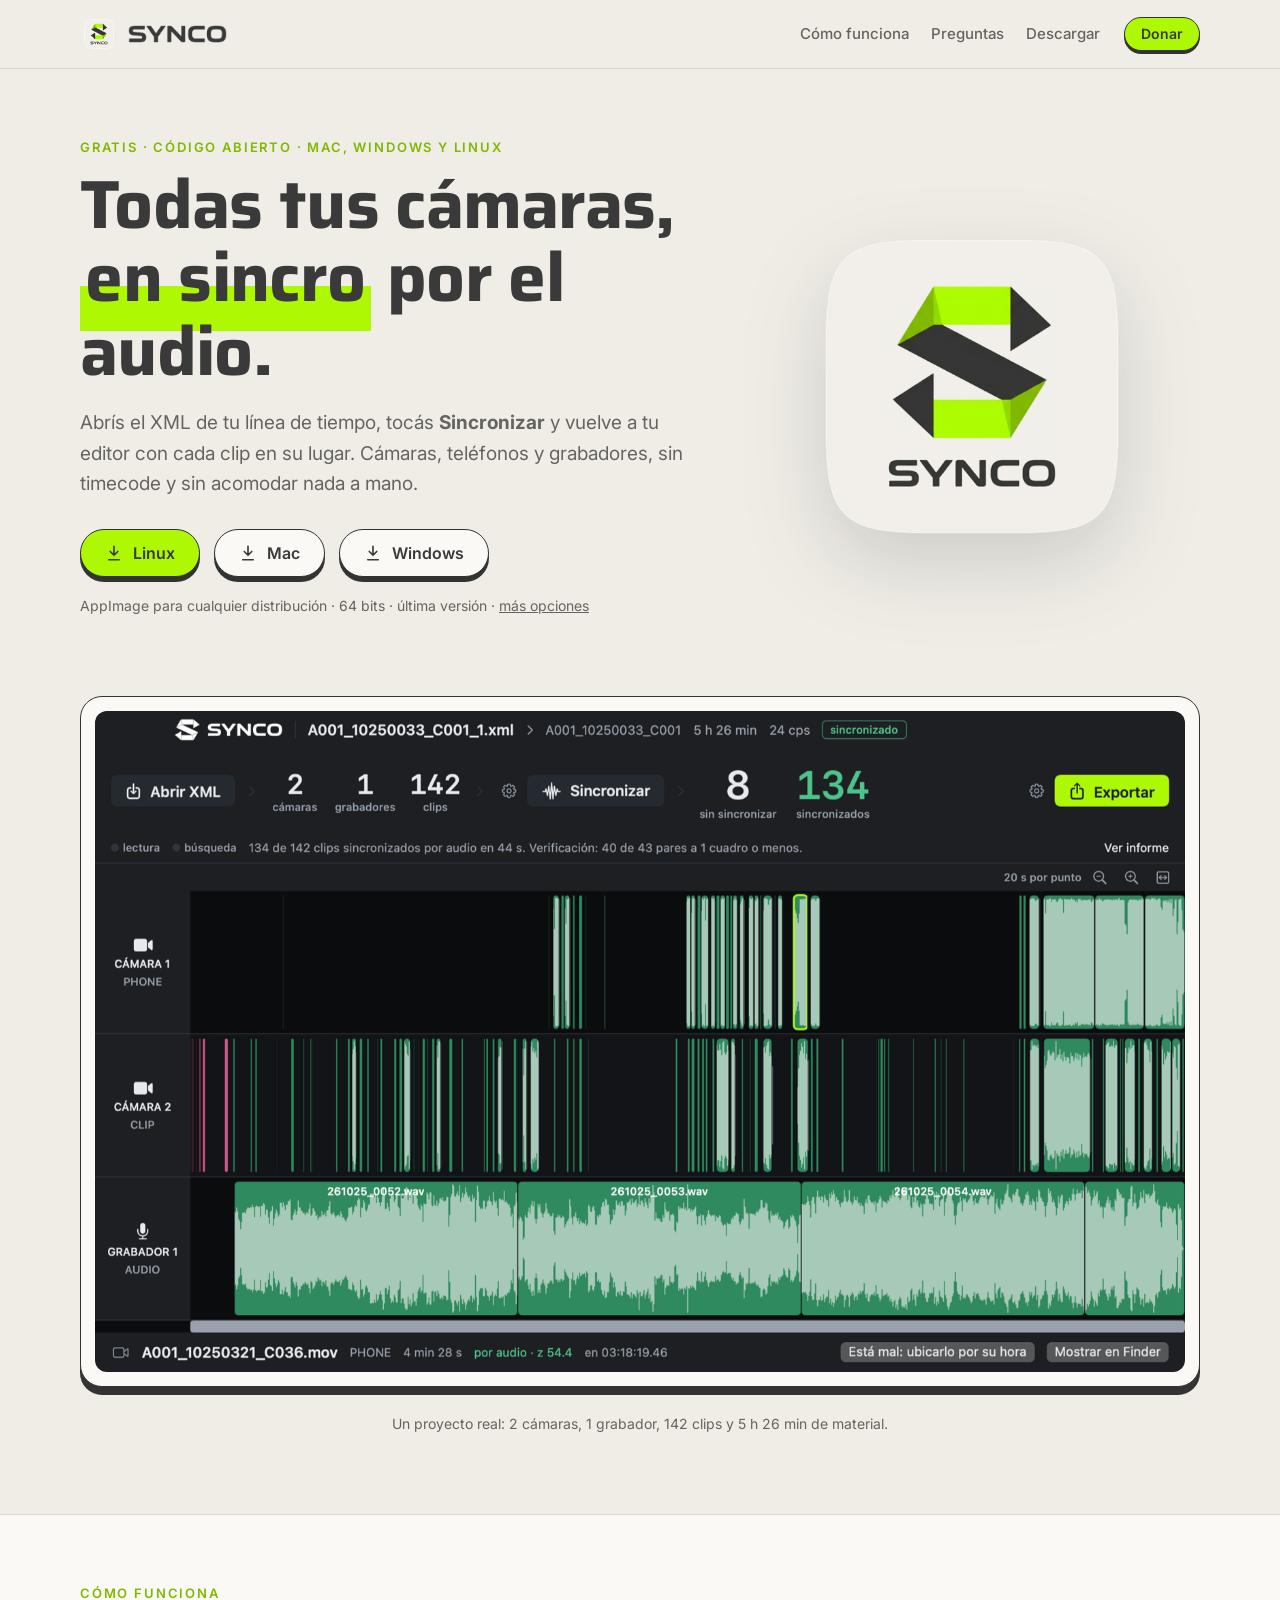
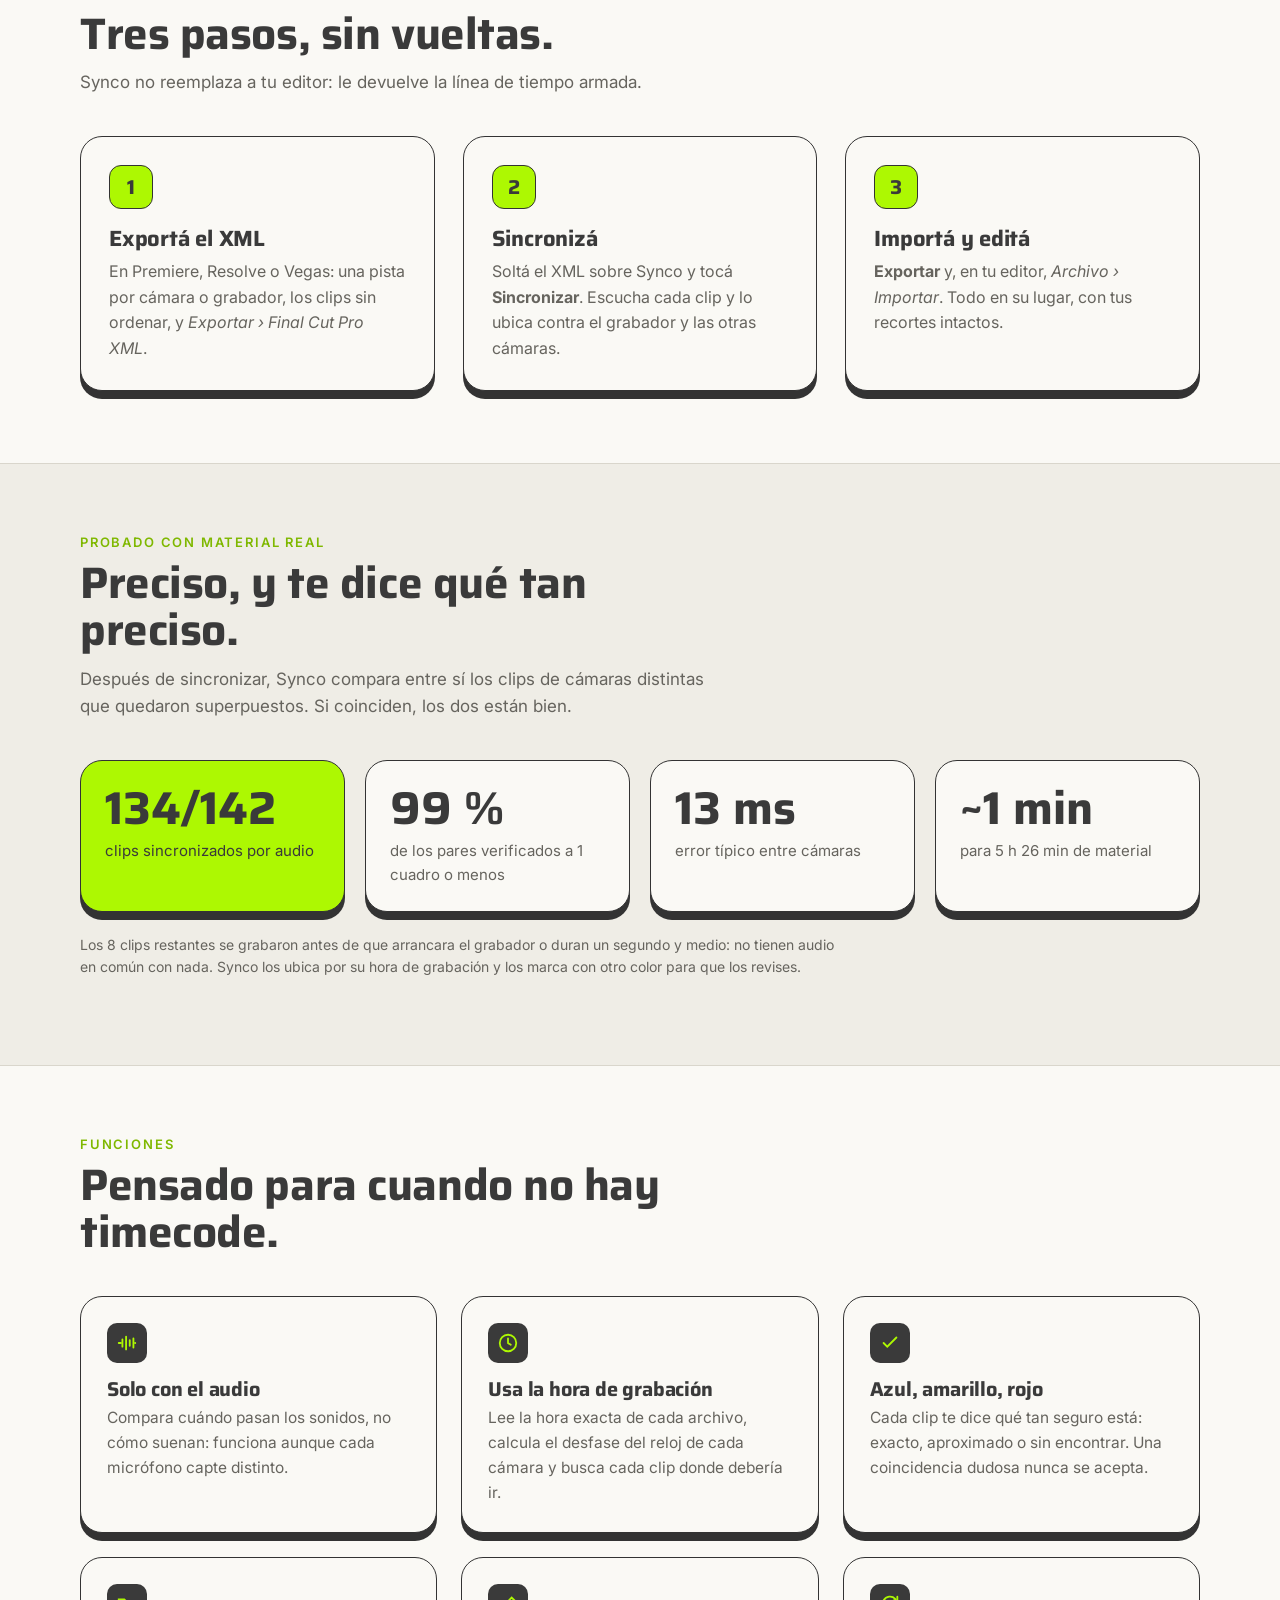
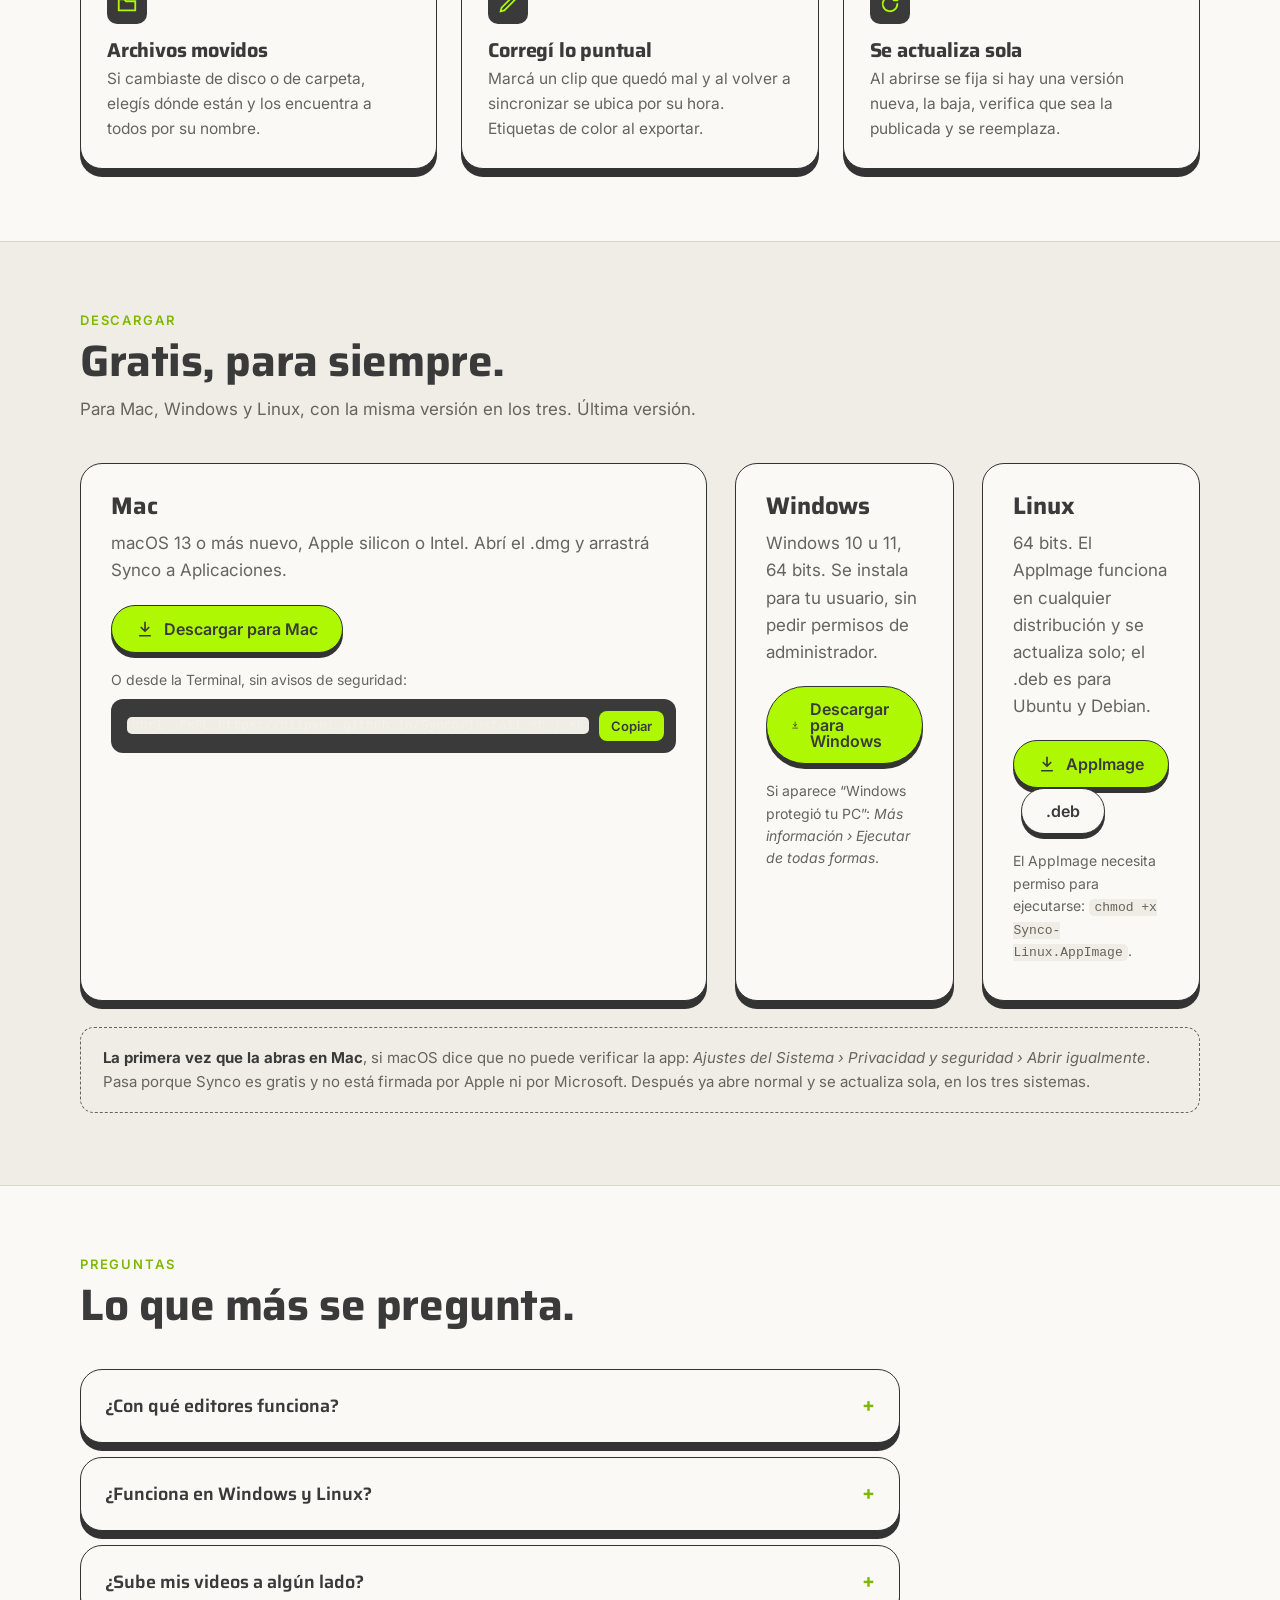
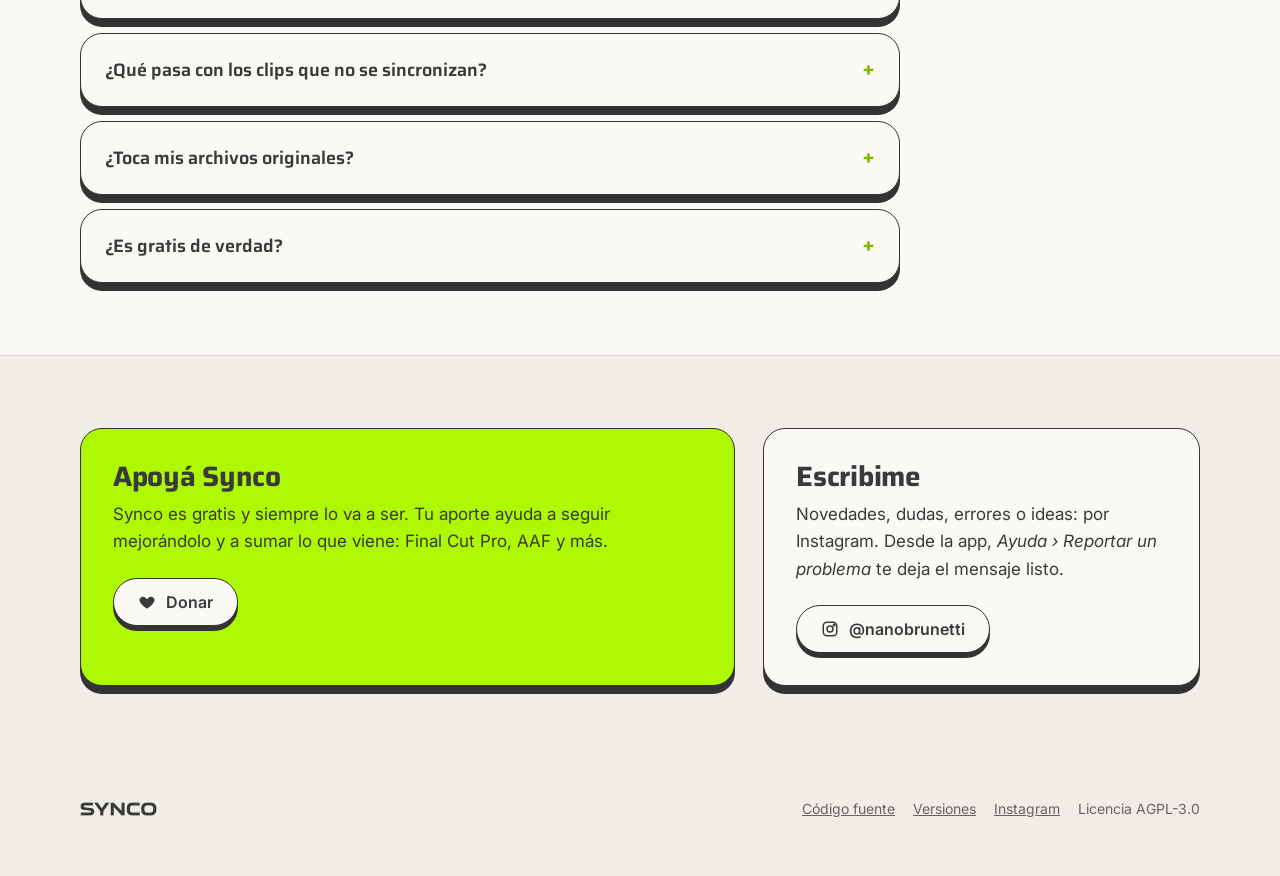
==== commit 85c7a023: "Web: mostrar Mac, Windows y Linux al principio El botón de arriba solo ofrecía el sistema de quien v" ====
--- a/website/index.html
+++ b/website/index.html
@@ -40,14 +40,12 @@
         <div class="eyebrow">Gratis · código abierto · Mac, Windows y Linux</div>
         <h1>Todas tus cámaras, <mark>en sincro</mark> por el audio.</h1>
         <p class="lead">Abrís el XML de tu línea de tiempo, tocás <b>Sincronizar</b> y vuelve a tu editor con cada clip en su lugar. Cámaras, teléfonos y grabadores, sin timecode y sin acomodar nada a mano.</p>
-        <div class="cta">
-          <a class="btn lime" id="dl-hero" href="https://github.com/clipxel/Synco/releases/latest/download/Synco-macOS.dmg">
-            <svg viewBox="0 0 24 24" fill="none" stroke="currentColor" stroke-width="2.2" stroke-linecap="round" stroke-linejoin="round" aria-hidden="true"><path d="M12 3v12m0 0-5-5m5 5 5-5M5 21h14"/></svg>
-            <span id="dl-label">Descargar para Mac</span>
-          </a>
-          <a class="btn" href="#descargar">Instalar desde la Terminal</a>
-        </div>
-        <p class="meta"><span id="dl-meta">macOS 13 o más nuevo · Apple silicon e Intel</span> · <span class="version">última versión</span> · <a href="#descargar">otros sistemas</a></p>
+        <div class="cta" id="dl-hero">
+          <a class="btn lime" data-os="mac" href="https://github.com/clipxel/Synco/releases/latest/download/Synco-macOS.dmg"><svg viewBox="0 0 24 24" fill="none" stroke="currentColor" stroke-width="2.2" stroke-linecap="round" stroke-linejoin="round" aria-hidden="true"><path d="M12 3v12m0 0-5-5m5 5 5-5M5 21h14"/></svg>Mac</a>
+          <a class="btn" data-os="windows" href="https://github.com/clipxel/Synco/releases/latest/download/Synco-Windows-Setup.exe"><svg viewBox="0 0 24 24" fill="none" stroke="currentColor" stroke-width="2.2" stroke-linecap="round" stroke-linejoin="round" aria-hidden="true"><path d="M12 3v12m0 0-5-5m5 5 5-5M5 21h14"/></svg>Windows</a>
+          <a class="btn" data-os="linux" href="https://github.com/clipxel/Synco/releases/latest/download/Synco-Linux.AppImage"><svg viewBox="0 0 24 24" fill="none" stroke="currentColor" stroke-width="2.2" stroke-linecap="round" stroke-linejoin="round" aria-hidden="true"><path d="M12 3v12m0 0-5-5m5 5 5-5M5 21h14"/></svg>Linux</a>
+        </div>
+        <p class="meta"><span id="dl-meta">macOS 13 o más nuevo · Apple silicon e Intel</span> · <span class="version">última versión</span> · <a href="#descargar">más opciones</a></p>
       </div>
       <img class="hero-icon" src="assets/icon-512.png" alt="Ícono de Synco">
     </div>
@@ -250,16 +248,16 @@
   (function () {
     const ua = navigator.userAgent;
     const os = /Windows/i.test(ua) ? "windows" : /Linux|X11/i.test(ua) && !/Android/i.test(ua) ? "linux" : "mac";
+    const meta = {
+      mac: "macOS 13 o más nuevo · Apple silicon e Intel",
+      windows: "Windows 10 u 11 · 64 bits",
+      linux: "AppImage para cualquier distribución · 64 bits"
+    };
     const hero = document.getElementById("dl-hero");
-    if (os === "windows") {
-      hero.href = "https://github.com/clipxel/Synco/releases/latest/download/Synco-Windows-Setup.exe";
-      document.getElementById("dl-label").textContent = "Descargar para Windows";
-      document.getElementById("dl-meta").textContent = "Windows 10 u 11 · 64 bits";
-    } else if (os === "linux") {
-      hero.href = "https://github.com/clipxel/Synco/releases/latest/download/Synco-Linux.AppImage";
-      document.getElementById("dl-label").textContent = "Descargar para Linux";
-      document.getElementById("dl-meta").textContent = "AppImage · 64 bits";
-    }
+    const mine = hero.querySelector('[data-os="' + os + '"]');
+    hero.querySelectorAll(".btn").forEach(b => b.classList.toggle("lime", b === mine));
+    hero.prepend(mine);
+    document.getElementById("dl-meta").textContent = meta[os];
   })();
   document.getElementById("copy").addEventListener("click", e => {
     navigator.clipboard.writeText(document.getElementById("cmd").textContent)
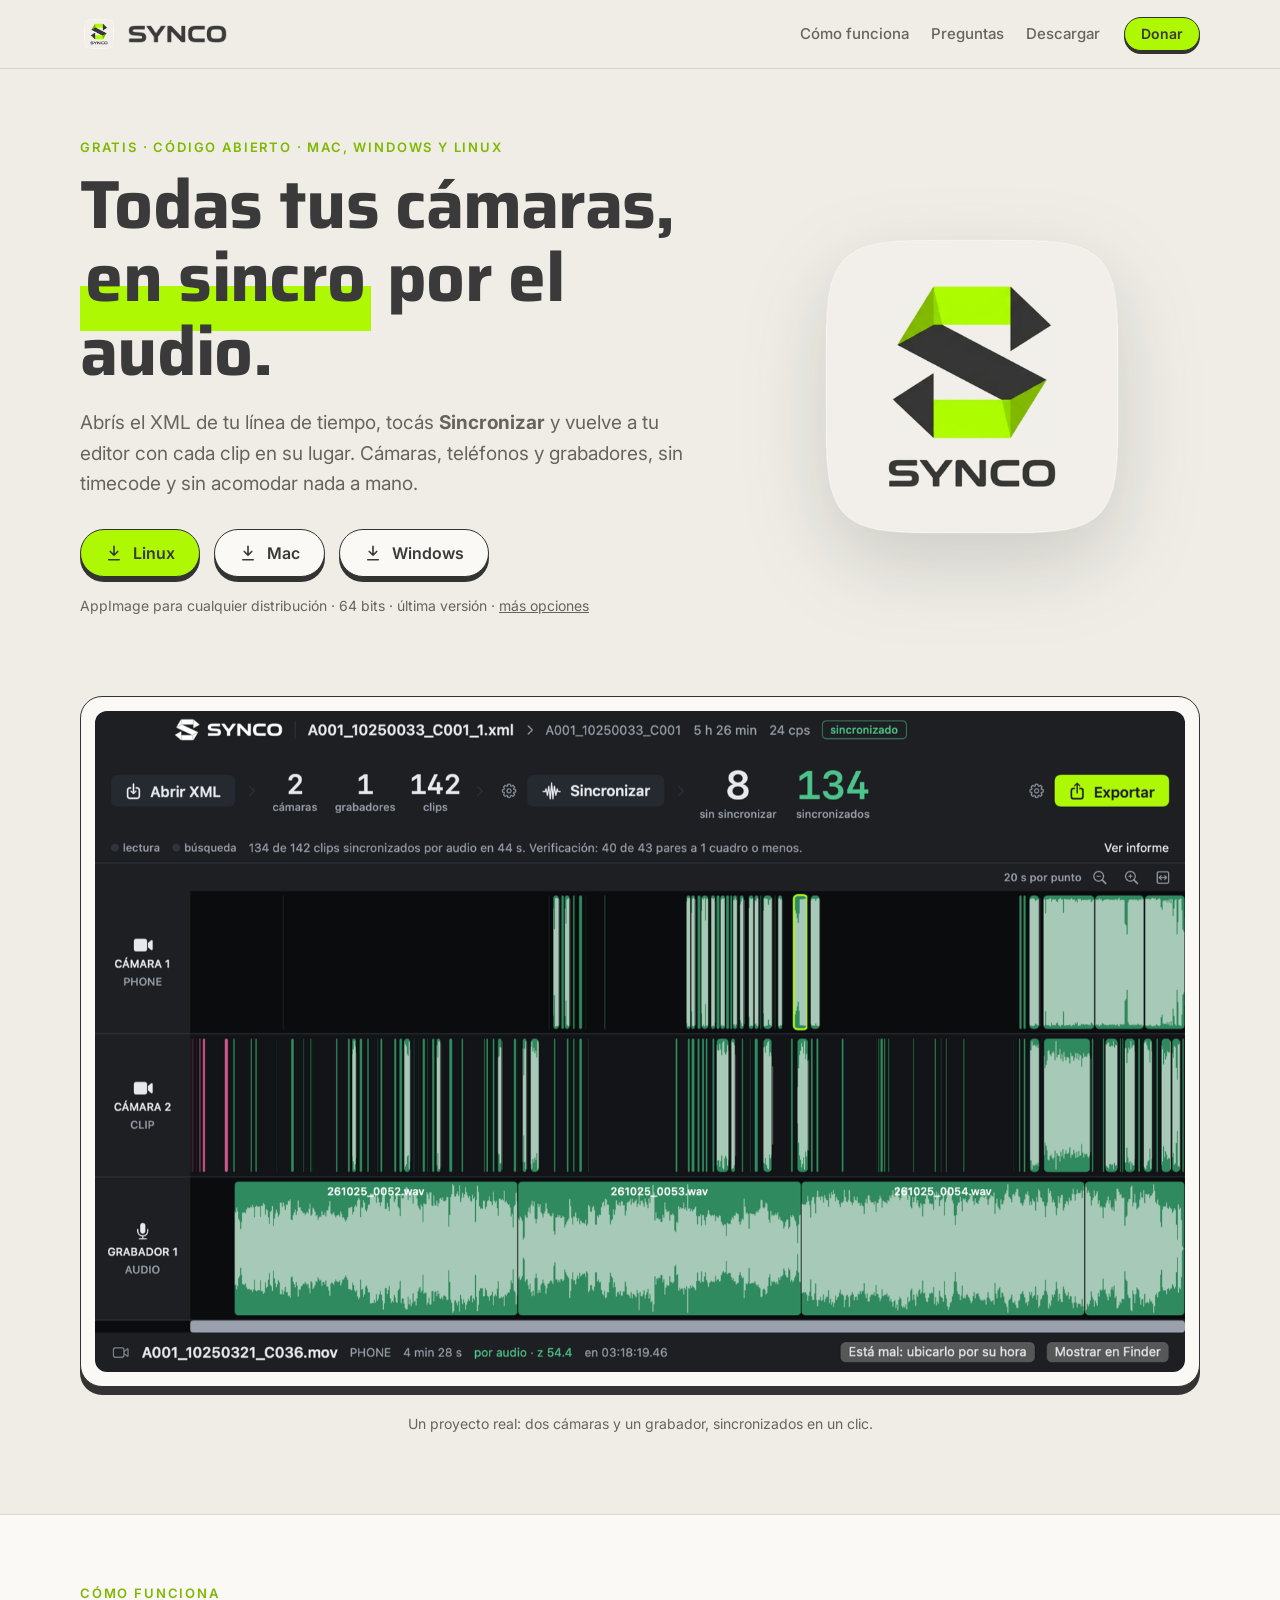
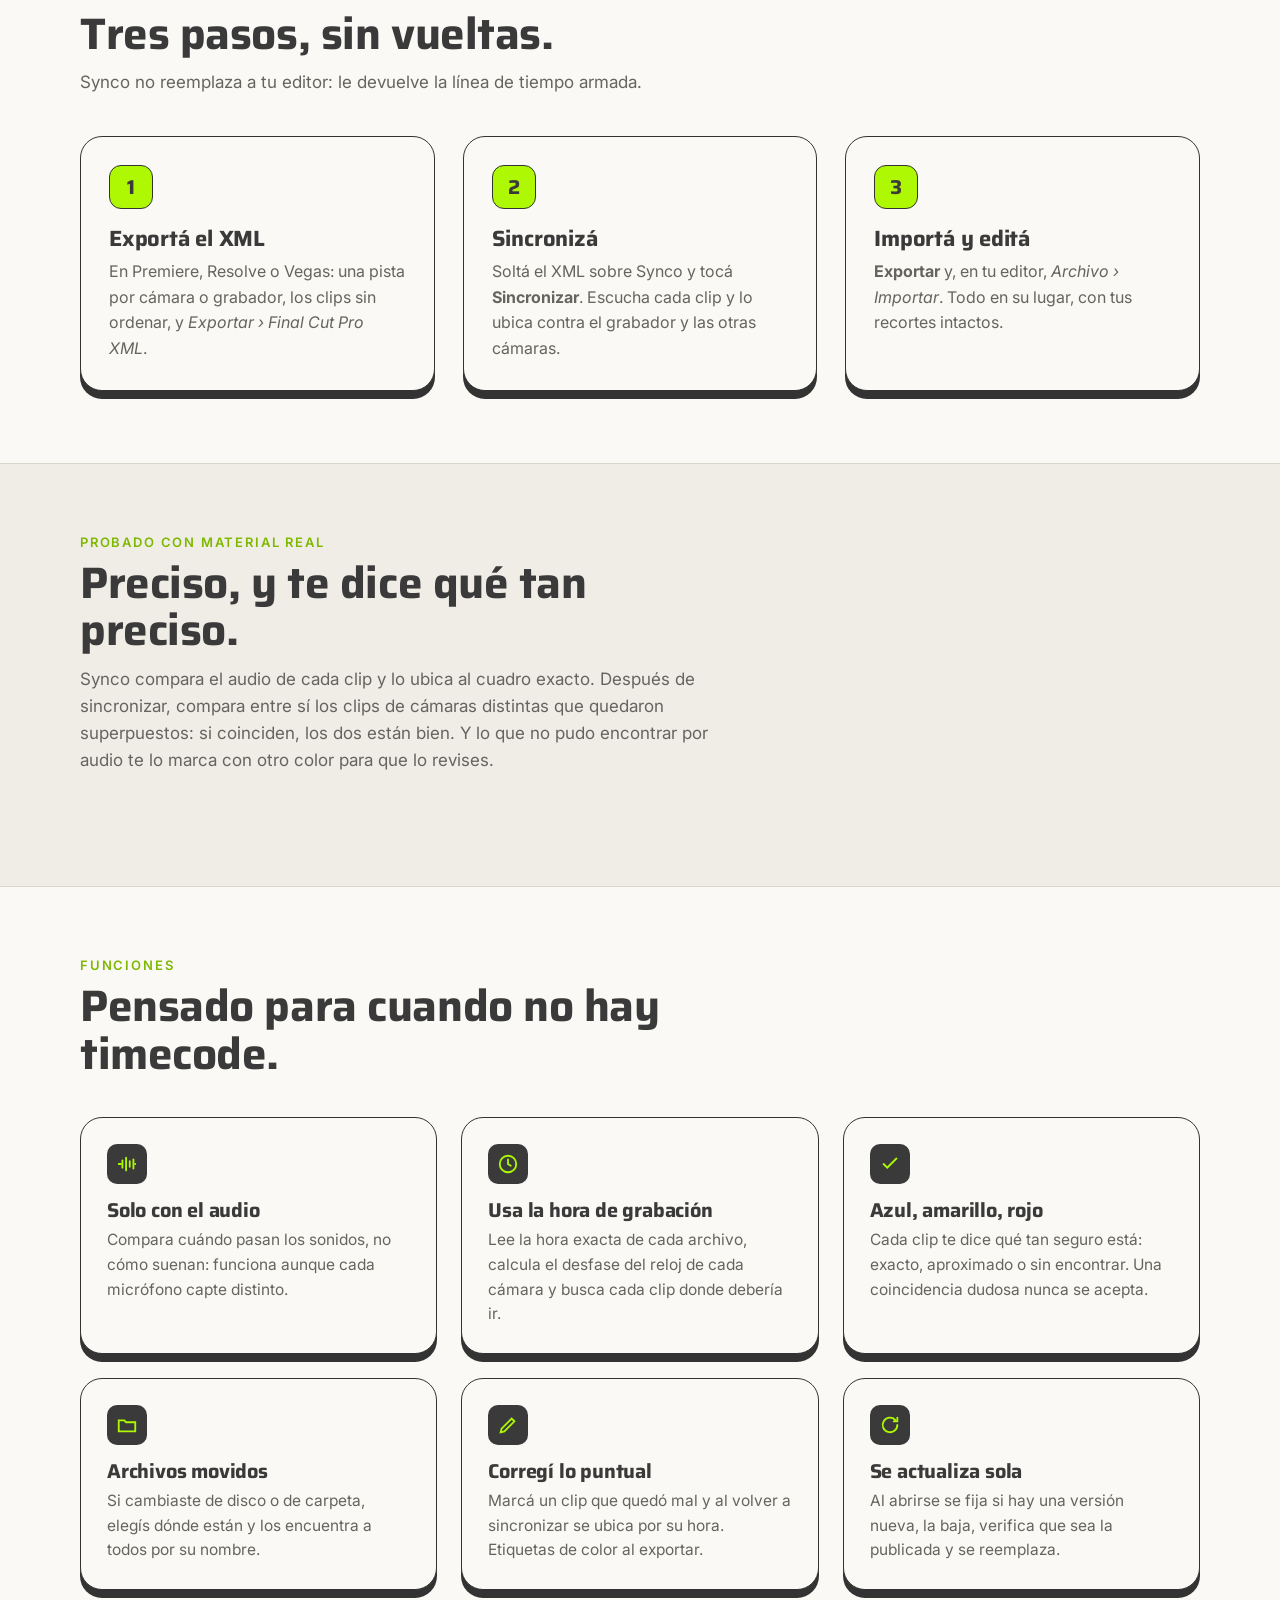
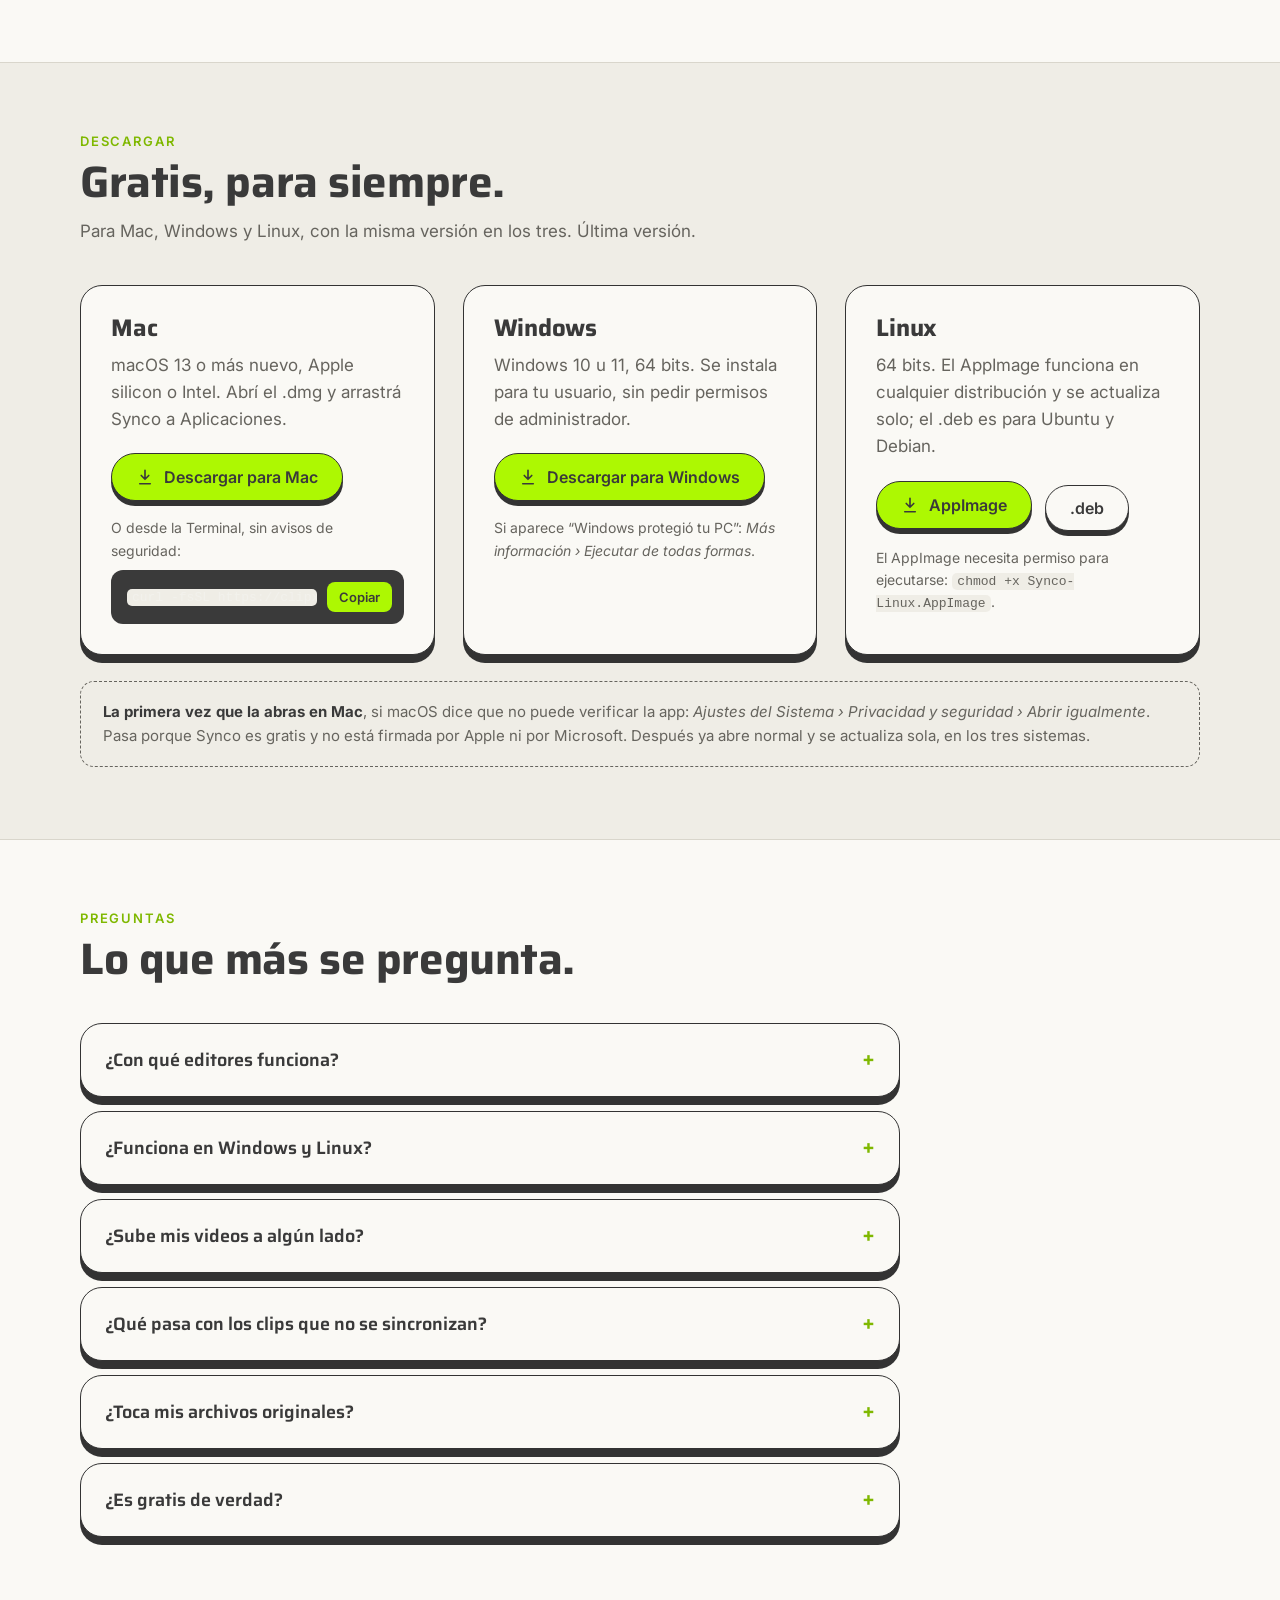
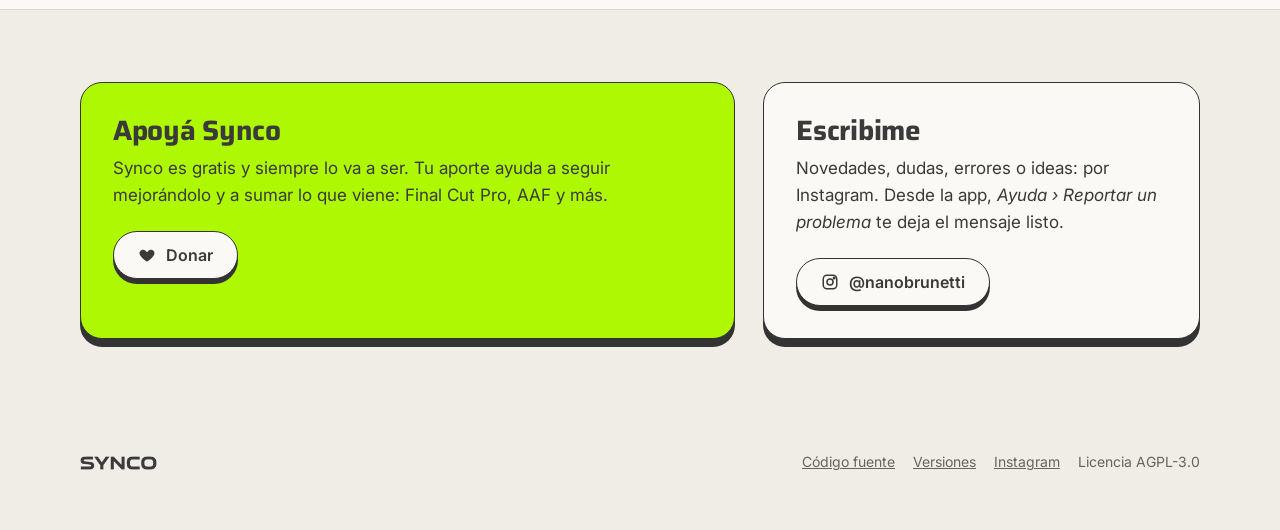
==== commit 54b65095: "Web: sin cantidades de clips; el botón de Mac pregunta cómo instalar Se van los números del proyecto" ====
--- a/website/index.html
+++ b/website/index.html
@@ -41,7 +41,7 @@
         <h1>Todas tus cámaras, <mark>en sincro</mark> por el audio.</h1>
         <p class="lead">Abrís el XML de tu línea de tiempo, tocás <b>Sincronizar</b> y vuelve a tu editor con cada clip en su lugar. Cámaras, teléfonos y grabadores, sin timecode y sin acomodar nada a mano.</p>
         <div class="cta" id="dl-hero">
-          <a class="btn lime" data-os="mac" href="https://github.com/clipxel/Synco/releases/latest/download/Synco-macOS.dmg"><svg viewBox="0 0 24 24" fill="none" stroke="currentColor" stroke-width="2.2" stroke-linecap="round" stroke-linejoin="round" aria-hidden="true"><path d="M12 3v12m0 0-5-5m5 5 5-5M5 21h14"/></svg>Mac</a>
+          <a class="btn lime" data-os="mac" id="mac-choose" href="https://github.com/clipxel/Synco/releases/latest/download/Synco-macOS.dmg"><svg viewBox="0 0 24 24" fill="none" stroke="currentColor" stroke-width="2.2" stroke-linecap="round" stroke-linejoin="round" aria-hidden="true"><path d="M12 3v12m0 0-5-5m5 5 5-5M5 21h14"/></svg>Mac</a>
           <a class="btn" data-os="windows" href="https://github.com/clipxel/Synco/releases/latest/download/Synco-Windows-Setup.exe"><svg viewBox="0 0 24 24" fill="none" stroke="currentColor" stroke-width="2.2" stroke-linecap="round" stroke-linejoin="round" aria-hidden="true"><path d="M12 3v12m0 0-5-5m5 5 5-5M5 21h14"/></svg>Windows</a>
           <a class="btn" data-os="linux" href="https://github.com/clipxel/Synco/releases/latest/download/Synco-Linux.AppImage"><svg viewBox="0 0 24 24" fill="none" stroke="currentColor" stroke-width="2.2" stroke-linecap="round" stroke-linejoin="round" aria-hidden="true"><path d="M12 3v12m0 0-5-5m5 5 5-5M5 21h14"/></svg>Linux</a>
         </div>
@@ -51,10 +51,26 @@
     </div>
   </section>
 
+  <dialog id="mac-dialog" class="plate" aria-labelledby="mac-dialog-title">
+    <button type="button" class="close" aria-label="Cerrar">×</button>
+    <h3 id="mac-dialog-title">Instalar Synco en tu Mac</h3>
+    <p class="small">macOS 13 o más nuevo, Apple silicon o Intel. Elegí cómo:</p>
+    <div class="choice">
+      <h4>Con el instalador</h4>
+      <p>Abrí el .dmg y arrastrá Synco a Aplicaciones.</p>
+      <a class="btn lime" href="https://github.com/clipxel/Synco/releases/latest/download/Synco-macOS.dmg"><svg viewBox="0 0 24 24" fill="none" stroke="currentColor" stroke-width="2.2" stroke-linecap="round" stroke-linejoin="round" aria-hidden="true"><path d="M12 3v12m0 0-5-5m5 5 5-5M5 21h14"/></svg>Descargar el instalador</a>
+    </div>
+    <div class="choice">
+      <h4>Desde la Terminal</h4>
+      <p>Abrí la Terminal, pegá esto y apretá Enter. Se instala sin avisos de seguridad.</p>
+      <div class="term"><code>curl -fsSL https://clipxel.github.io/Synco/install.sh | sh</code><button type="button" class="copy">Copiar</button></div>
+    </div>
+  </dialog>
+
   <section class="shot" aria-label="La app">
     <div class="wrap">
-      <div class="plate"><img src="assets/app.png" alt="Synco con un proyecto de 142 clips sincronizado: dos cámaras y un grabador, los clips sincronizados en verde" loading="lazy" width="1600" height="971"></div>
-      <p class="caption">Un proyecto real: 2 cámaras, 1 grabador, 142 clips y 5 h 26 min de material.</p>
+      <div class="plate"><img src="assets/app.png" alt="Synco con un proyecto sincronizado: dos cámaras y un grabador, los clips sincronizados en verde" loading="lazy" width="1600" height="971"></div>
+      <p class="caption">Un proyecto real: dos cámaras y un grabador, sincronizados en un clic.</p>
     </div>
   </section>
 
@@ -90,15 +106,8 @@
       <div class="section-head">
         <div class="eyebrow">Probado con material real</div>
         <h2>Preciso, y te dice qué tan preciso.</h2>
-        <p>Después de sincronizar, Synco compara entre sí los clips de cámaras distintas que quedaron superpuestos. Si coinciden, los dos están bien.</p>
-      </div>
-      <div class="stats">
-        <div class="plate stat hot"><b>134/142</b><span>clips sincronizados por audio</span></div>
-        <div class="plate stat"><b>99 %</b><span>de los pares verificados a 1 cuadro o menos</span></div>
-        <div class="plate stat"><b>13 ms</b><span>error típico entre cámaras</span></div>
-        <div class="plate stat"><b>~1 min</b><span>para 5 h 26 min de material</span></div>
-      </div>
-      <p class="footnote">Los 8 clips restantes se grabaron antes de que arrancara el grabador o duran un segundo y medio: no tienen audio en común con nada. Synco los ubica por su hora de grabación y los marca con otro color para que los revises.</p>
+        <p>Synco compara el audio de cada clip y lo ubica al cuadro exacto. Después de sincronizar, compara entre sí los clips de cámaras distintas que quedaron superpuestos: si coinciden, los dos están bien. Y lo que no pudo encontrar por audio te lo marca con otro color para que lo revises.</p>
+      </div>
     </div>
   </section>
 
@@ -259,10 +268,17 @@
     hero.prepend(mine);
     document.getElementById("dl-meta").textContent = meta[os];
   })();
-  document.getElementById("copy").addEventListener("click", e => {
-    navigator.clipboard.writeText(document.getElementById("cmd").textContent)
-      .then(() => { e.target.textContent = "Copiado"; setTimeout(() => e.target.textContent = "Copiar", 1600); });
-  });
+  document.querySelectorAll("#copy, .term .copy").forEach(b => b.addEventListener("click", e => {
+    navigator.clipboard.writeText(b.parentElement.querySelector("code").textContent)
+      .then(() => { b.textContent = "Copiado"; setTimeout(() => b.textContent = "Copiar", 1600); });
+  }));
+  // The Mac button asks how to install: the installer or the Terminal.
+  const dialog = document.getElementById("mac-dialog");
+  if (dialog.showModal) {
+    document.getElementById("mac-choose").addEventListener("click", e => { e.preventDefault(); dialog.showModal(); });
+    dialog.querySelector(".close").addEventListener("click", () => dialog.close());
+    dialog.addEventListener("click", e => { if (e.target === dialog) dialog.close(); });
+  }
 </script>
 </body>
 </html>
--- a/website/site.css
+++ b/website/site.css
@@ -121,11 +121,11 @@
 .download .btn + .btn { margin-left: 8px; }
 .download .small { font-size: 14px; margin: 16px 0 8px; }
 .download code { font: 13px ui-monospace, Menlo, monospace; background: var(--paper); padding: 1px 5px; border-radius: 5px; }
-.download .plate { padding: 30px; }
+.download .plate { padding: 30px; min-width: 0; }
 .download h3 { font-size: 24px; margin-bottom: 10px; }
 .download p { color: var(--ink-soft); margin: 0 0 20px; }
 .term { display: flex; align-items: center; gap: 10px; background: var(--ink); color: #f2f1ec; border-radius: 12px; padding: 12px 12px 12px 16px; font: 14px/1.4 ui-monospace, "SF Mono", Menlo, monospace; }
-.term code { flex: 1; overflow-x: auto; white-space: nowrap; }
+.term code { flex: 1; min-width: 0; overflow-x: auto; white-space: nowrap; }
 .term button { flex: none; background: var(--lime); color: var(--ink); border: 0; border-radius: 8px; padding: 7px 12px; font: 600 13px var(--body); cursor: pointer; }
 .note { margin-top: 26px; padding: 18px 22px; border-radius: 14px; border: 1.5px dashed var(--ink-soft); font-size: 15px; color: var(--ink-soft); }
 .note b { color: var(--ink); }
@@ -167,3 +167,13 @@
   .stats { grid-template-columns: 1fr; }
   .hero { padding-top: 40px; }
 }
+
+/* The Mac install choice. */
+#mac-dialog { width: min(520px, calc(100vw - 32px)); padding: 30px; border: 1.5px solid var(--base); color: var(--ink); }
+#mac-dialog::backdrop { background: rgba(28, 31, 34, .45); }
+#mac-dialog h3 { font-size: 24px; margin: 0 0 6px; }
+#mac-dialog .small { color: var(--ink-soft); font-size: 14px; margin: 0 0 18px; }
+#mac-dialog .choice { border-top: 1px solid var(--line); padding: 18px 0 4px; }
+#mac-dialog h4 { font-size: 17px; margin: 0 0 4px; }
+#mac-dialog .choice p { color: var(--ink-soft); margin: 0 0 14px; }
+#mac-dialog .close { position: absolute; top: 14px; right: 16px; border: 0; background: none; font-size: 28px; line-height: 1; color: var(--ink-soft); cursor: pointer; }
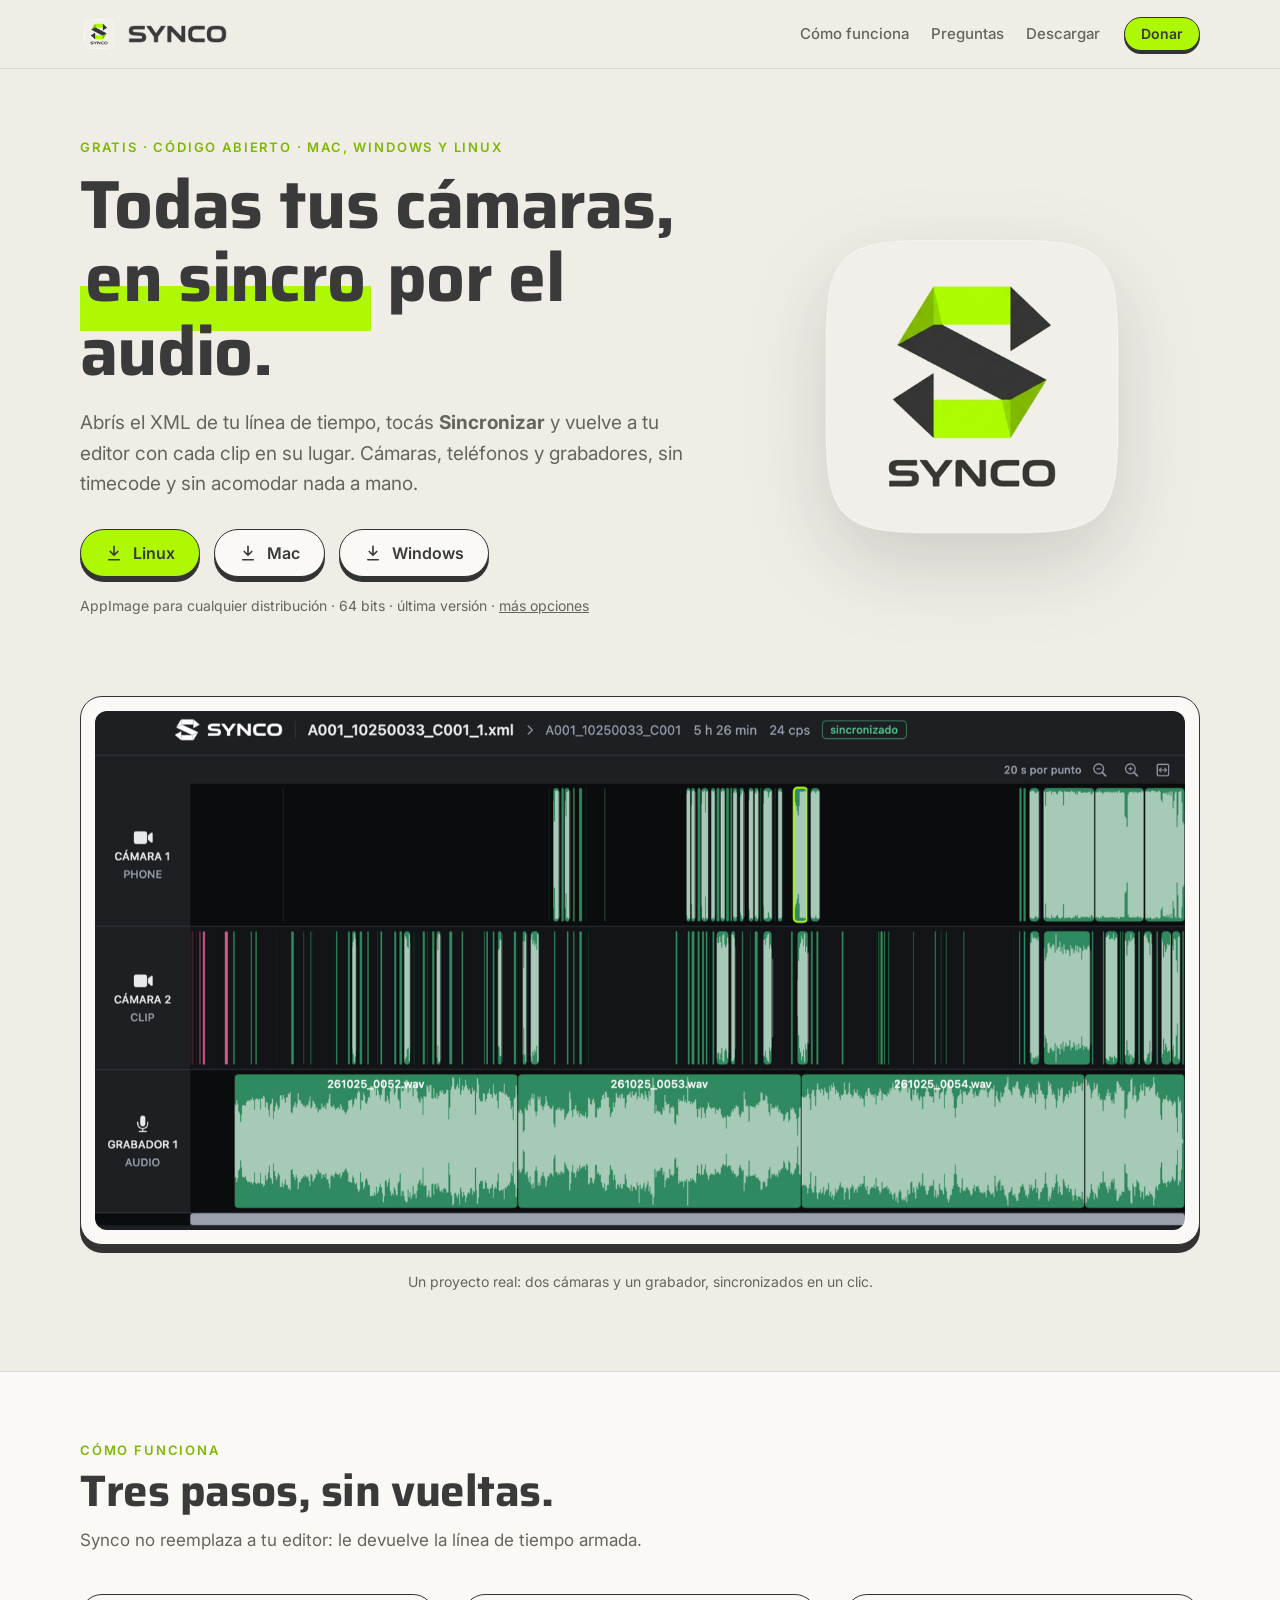
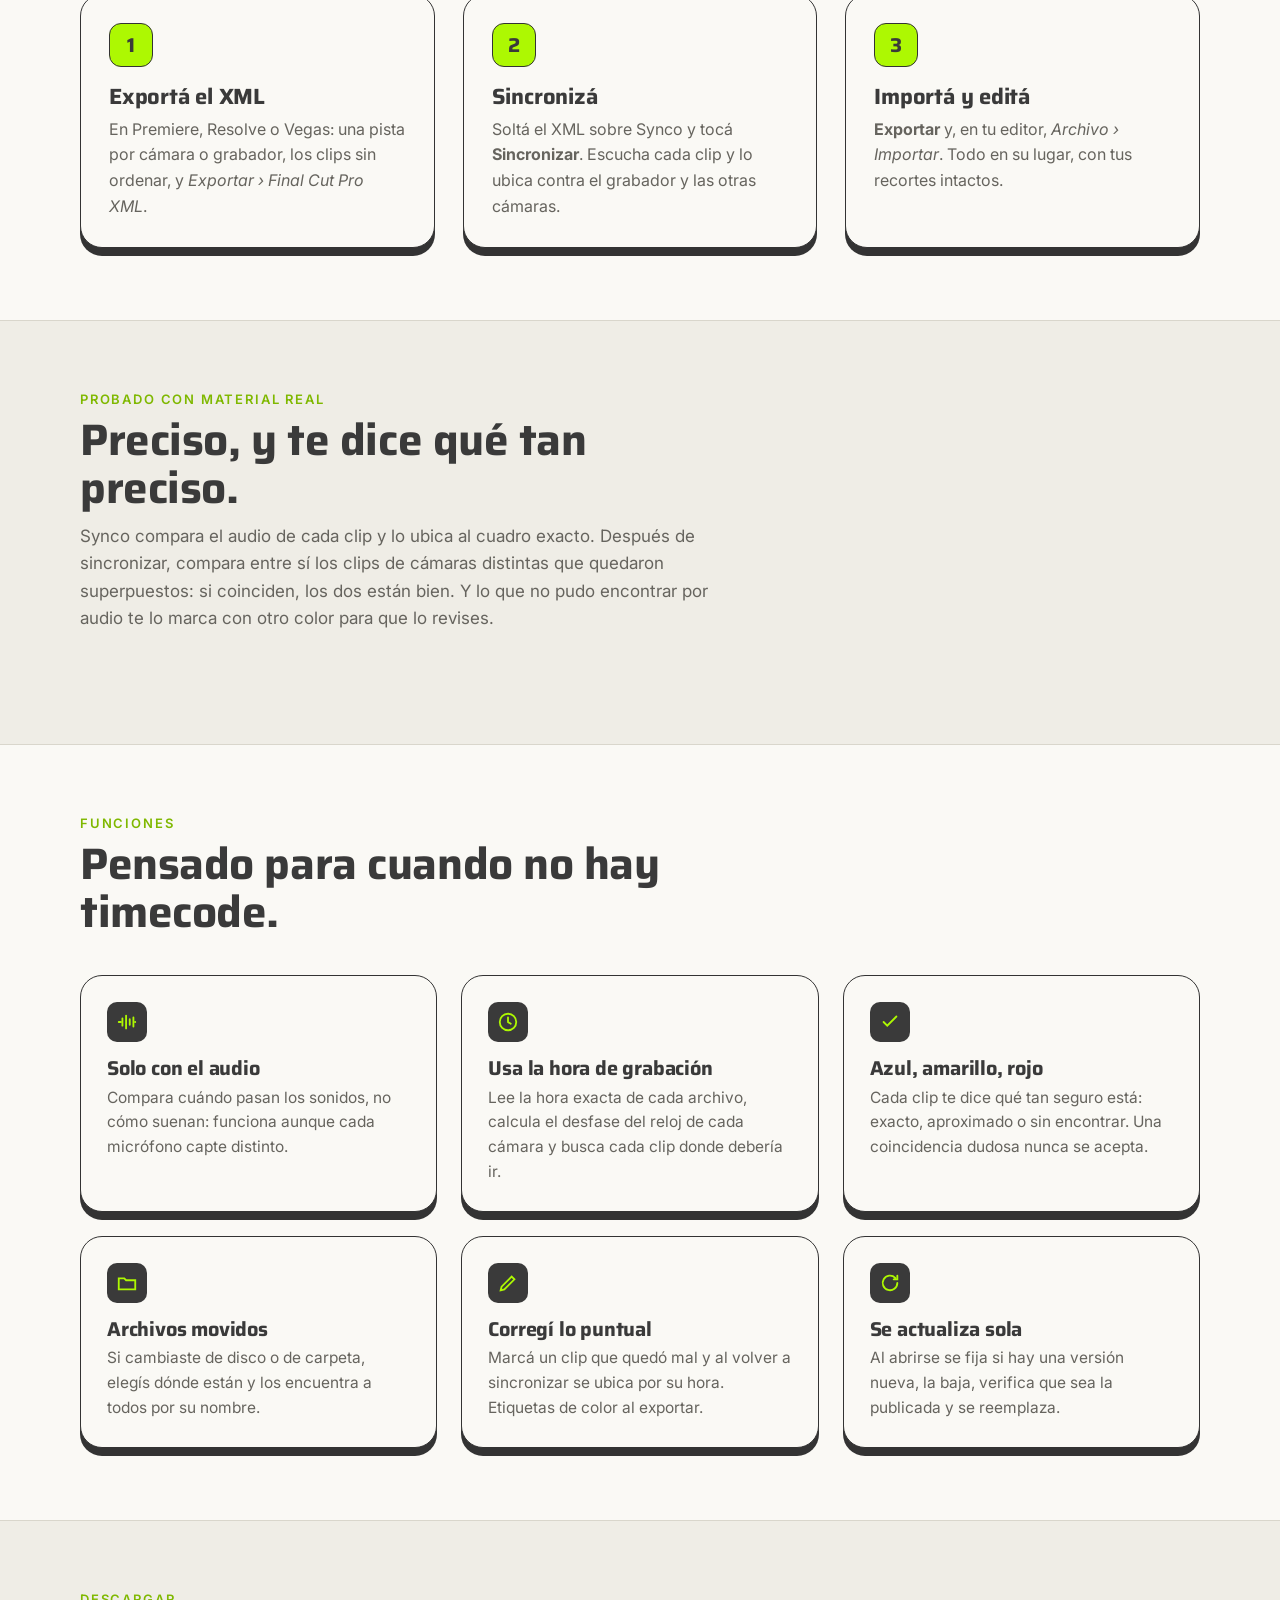
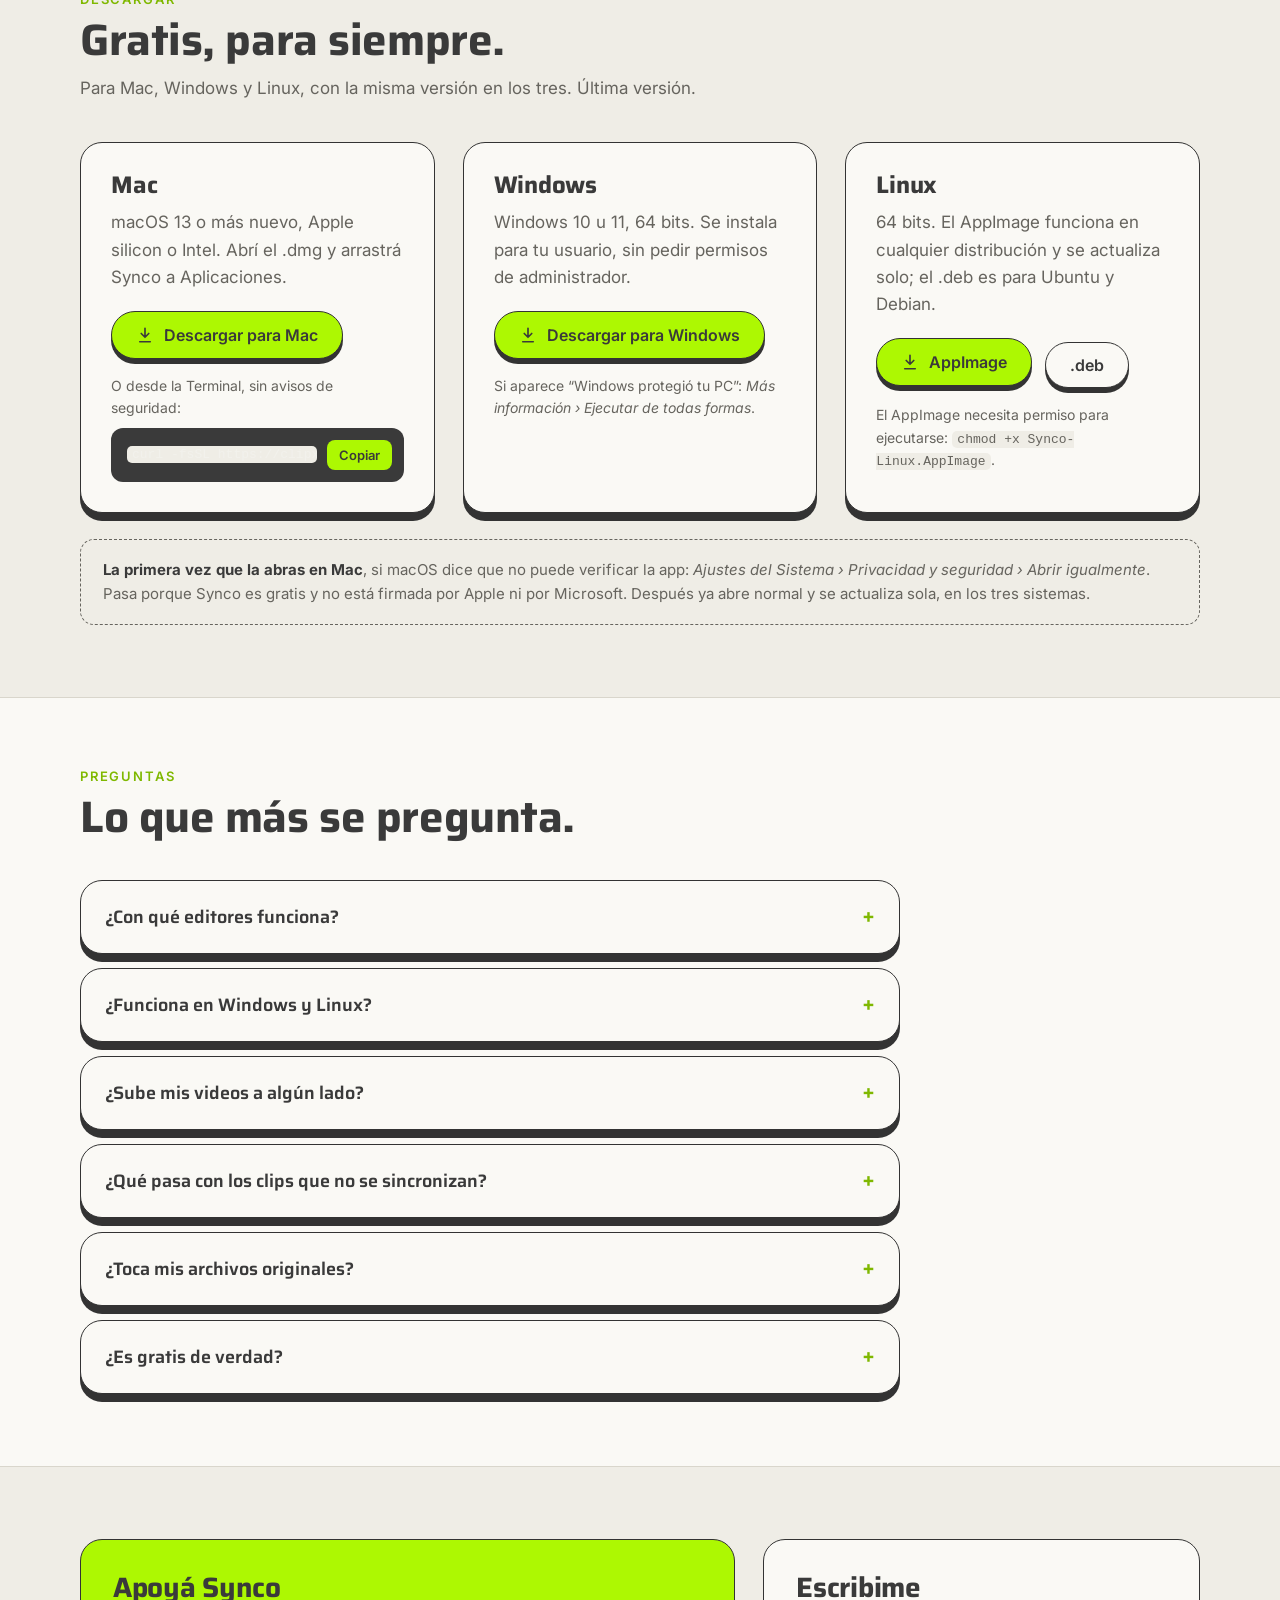
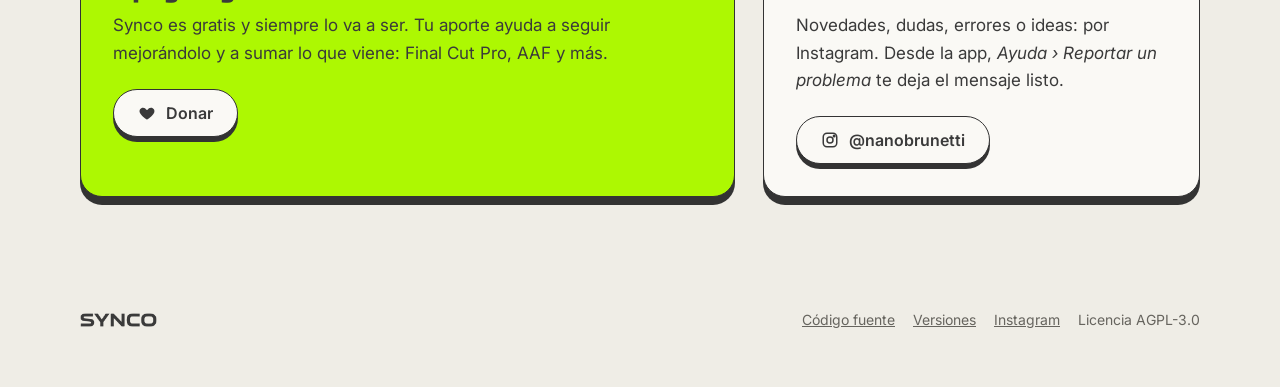
==== commit 41178d20: "Web: captura de la app sin cantidades de clips Co-Authored-By: Claude Opus 5.5 <noreply@anthropic.co" ====
--- a/website/index.html
+++ b/website/index.html
@@ -69,7 +69,7 @@
 
   <section class="shot" aria-label="La app">
     <div class="wrap">
-      <div class="plate"><img src="assets/app.png" alt="Synco con un proyecto sincronizado: dos cámaras y un grabador, los clips sincronizados en verde" loading="lazy" width="1600" height="971"></div>
+      <div class="plate"><img src="assets/app.png?v=2" alt="Synco con un proyecto sincronizado: dos cámaras y un grabador, los clips sincronizados en verde" loading="lazy" width="1600" height="762"></div>
       <p class="caption">Un proyecto real: dos cámaras y un grabador, sincronizados en un clic.</p>
     </div>
   </section>
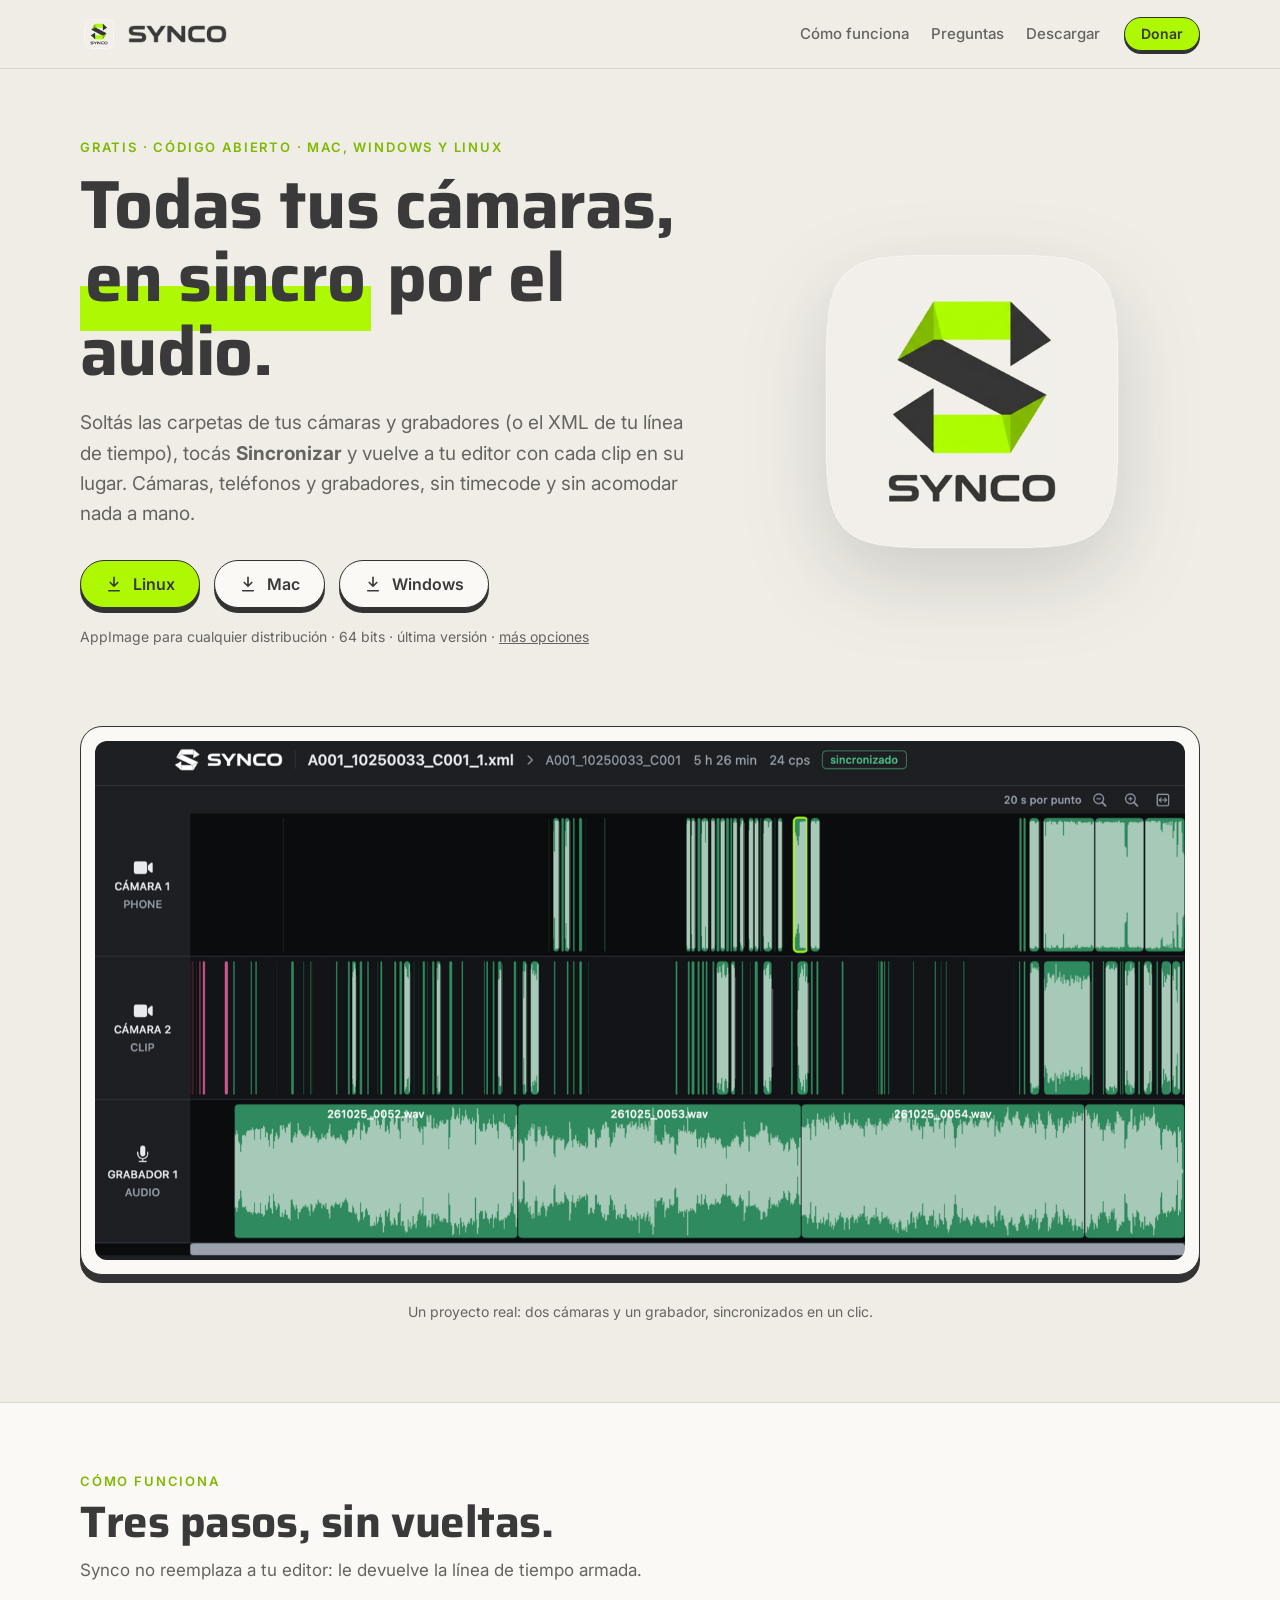
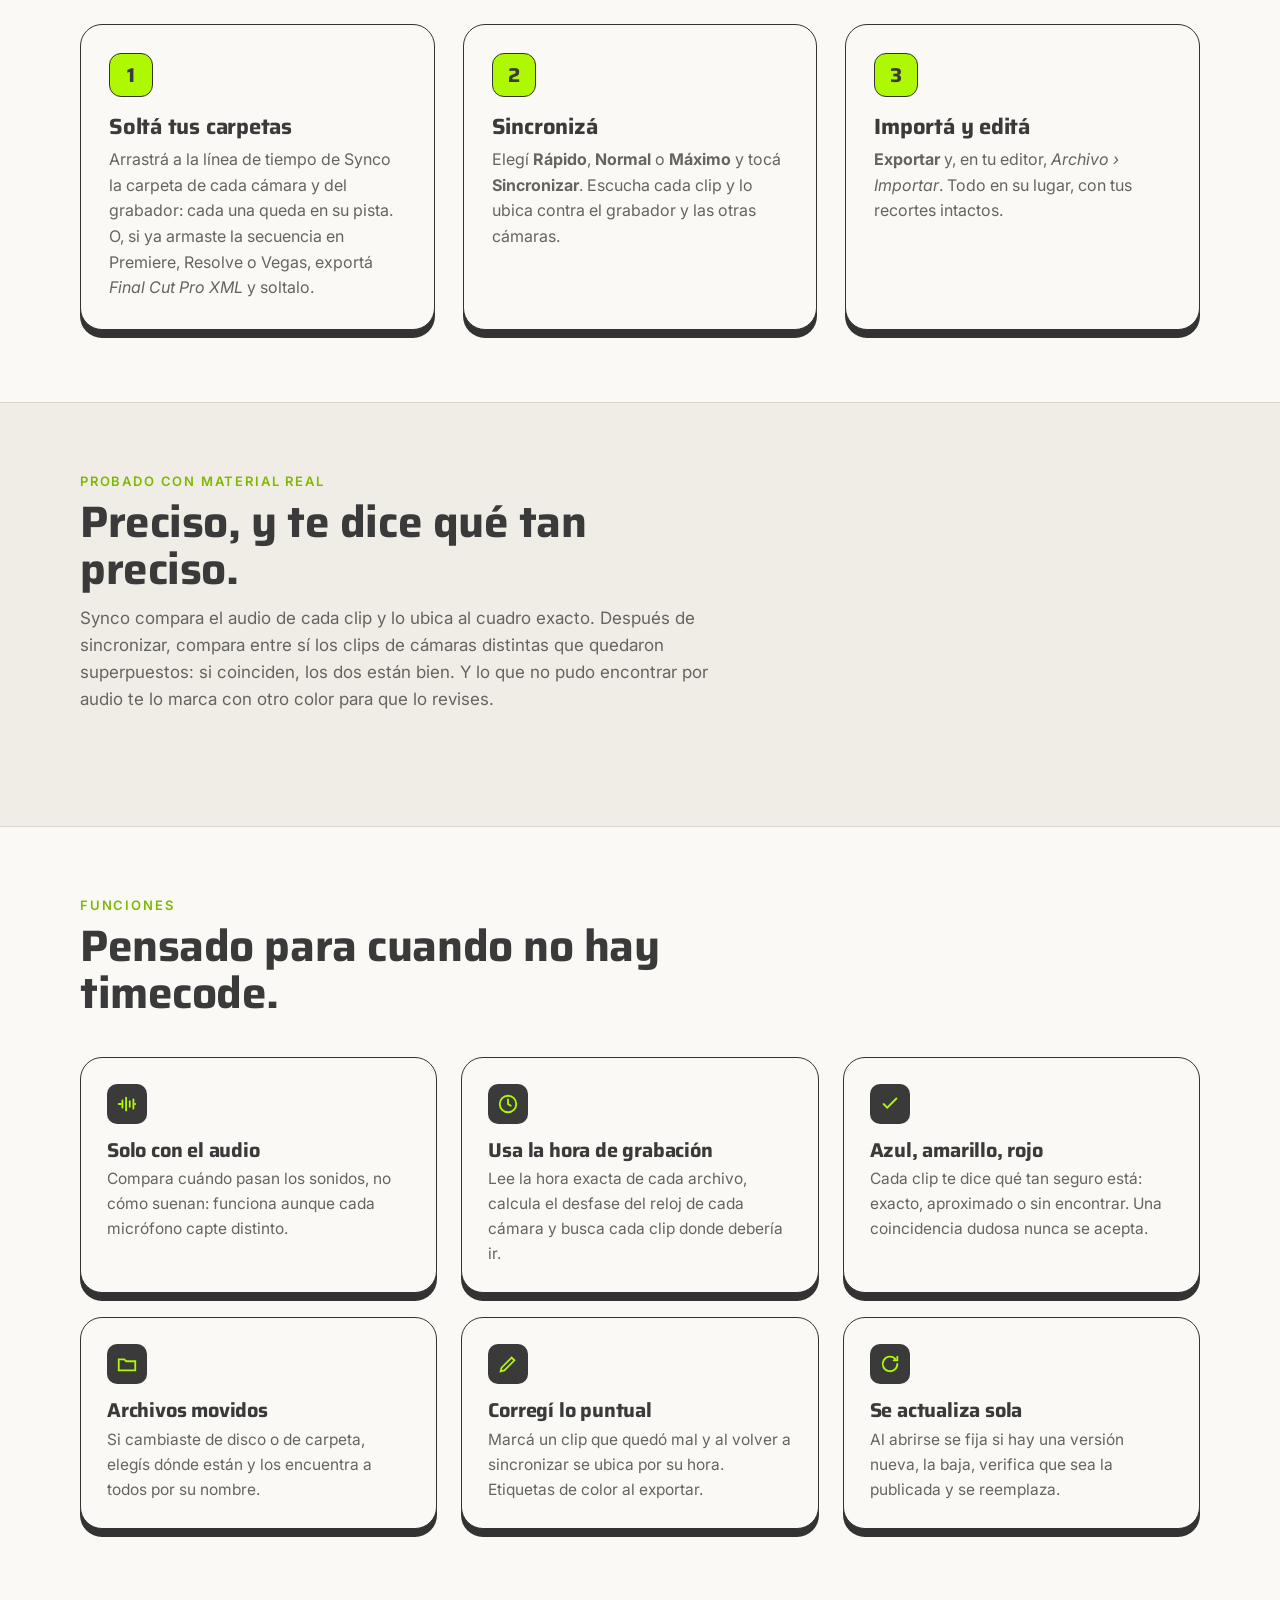
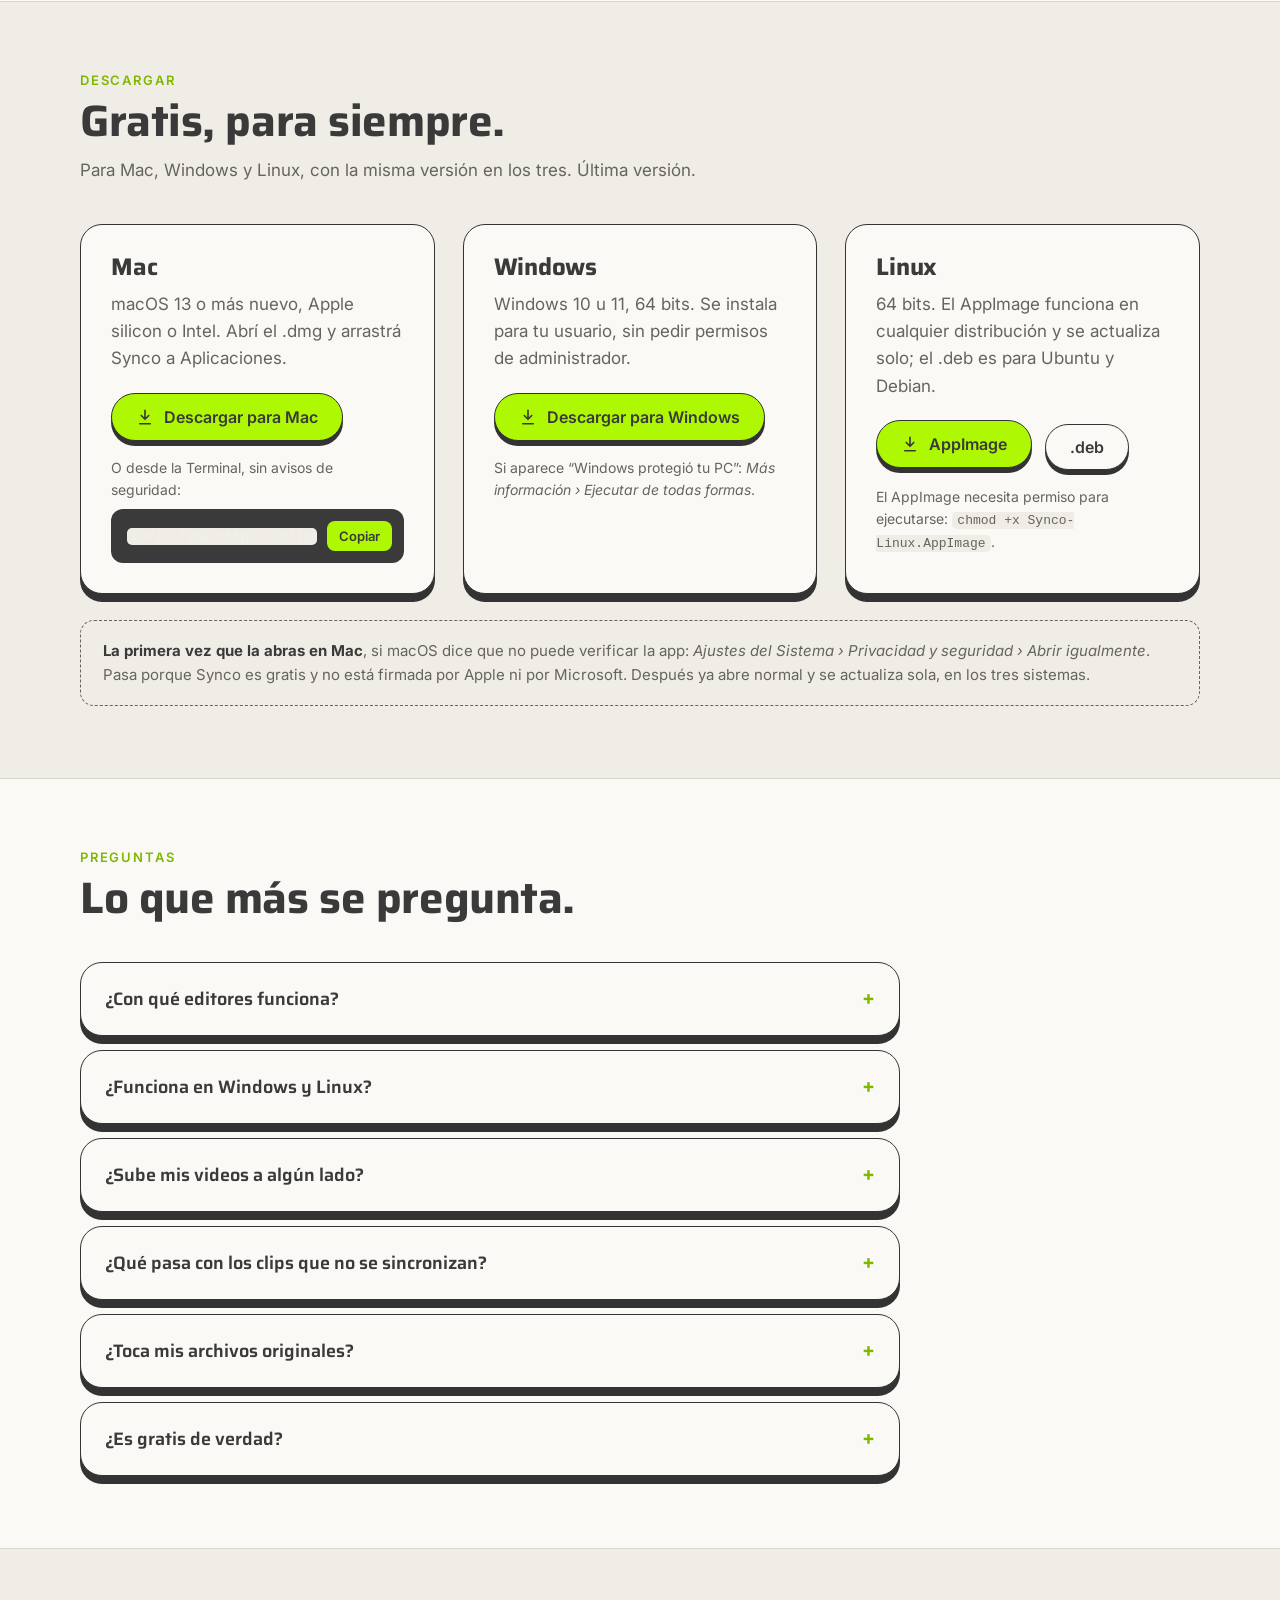
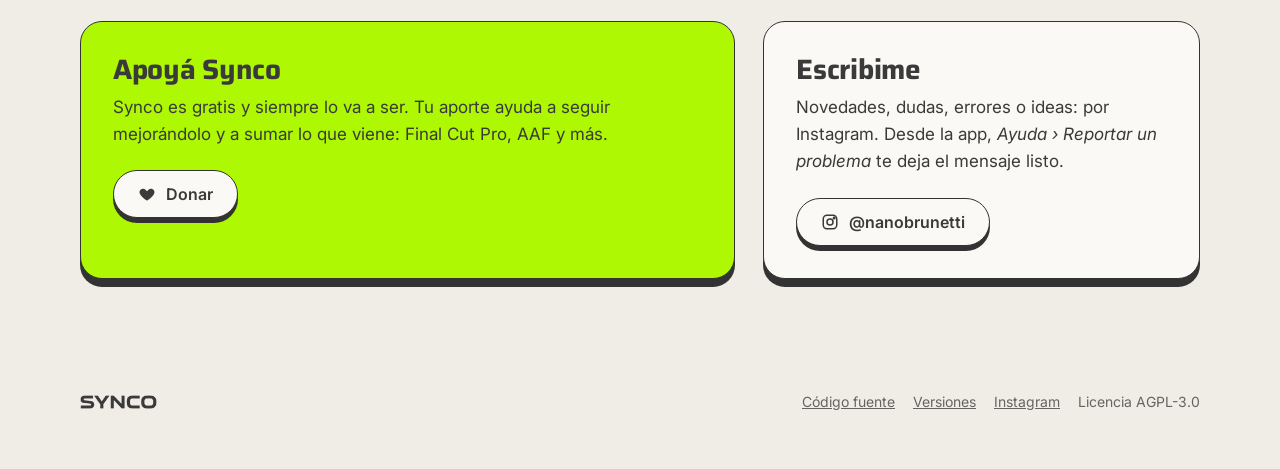
==== commit 31389efe: "Synco 1.2.0: proyecto desde carpetas, tres velocidades y búsqueda por partes - Soltar carpetas o cli" ====
--- a/website/index.html
+++ b/website/index.html
@@ -39,7 +39,7 @@
       <div>
         <div class="eyebrow">Gratis · código abierto · Mac, Windows y Linux</div>
         <h1>Todas tus cámaras, <mark>en sincro</mark> por el audio.</h1>
-        <p class="lead">Abrís el XML de tu línea de tiempo, tocás <b>Sincronizar</b> y vuelve a tu editor con cada clip en su lugar. Cámaras, teléfonos y grabadores, sin timecode y sin acomodar nada a mano.</p>
+        <p class="lead">Soltás las carpetas de tus cámaras y grabadores (o el XML de tu línea de tiempo), tocás <b>Sincronizar</b> y vuelve a tu editor con cada clip en su lugar. Cámaras, teléfonos y grabadores, sin timecode y sin acomodar nada a mano.</p>
         <div class="cta" id="dl-hero">
           <a class="btn lime" data-os="mac" id="mac-choose" href="https://github.com/clipxel/Synco/releases/latest/download/Synco-macOS.dmg"><svg viewBox="0 0 24 24" fill="none" stroke="currentColor" stroke-width="2.2" stroke-linecap="round" stroke-linejoin="round" aria-hidden="true"><path d="M12 3v12m0 0-5-5m5 5 5-5M5 21h14"/></svg>Mac</a>
           <a class="btn" data-os="windows" href="https://github.com/clipxel/Synco/releases/latest/download/Synco-Windows-Setup.exe"><svg viewBox="0 0 24 24" fill="none" stroke="currentColor" stroke-width="2.2" stroke-linecap="round" stroke-linejoin="round" aria-hidden="true"><path d="M12 3v12m0 0-5-5m5 5 5-5M5 21h14"/></svg>Windows</a>
@@ -84,13 +84,13 @@
       <div class="steps">
         <div class="plate step">
           <div class="n">1</div>
-          <h3>Exportá el XML</h3>
-          <p>En Premiere, Resolve o Vegas: una pista por cámara o grabador, los clips sin ordenar, y <i>Exportar › Final Cut Pro XML</i>.</p>
+          <h3>Soltá tus carpetas</h3>
+          <p>Arrastrá a la línea de tiempo de Synco la carpeta de cada cámara y del grabador: cada una queda en su pista. O, si ya armaste la secuencia en Premiere, Resolve o Vegas, exportá <i>Final Cut Pro XML</i> y soltalo.</p>
         </div>
         <div class="plate step">
           <div class="n">2</div>
           <h3>Sincronizá</h3>
-          <p>Soltá el XML sobre Synco y tocá <b>Sincronizar</b>. Escucha cada clip y lo ubica contra el grabador y las otras cámaras.</p>
+          <p>Elegí <b>Rápido</b>, <b>Normal</b> o <b>Máximo</b> y tocá <b>Sincronizar</b>. Escucha cada clip y lo ubica contra el grabador y las otras cámaras.</p>
         </div>
         <div class="plate step">
           <div class="n">3</div>
@@ -201,7 +201,7 @@
         <details class="plate"><summary>¿Qué pasa con los clips que no se sincronizan?</summary>
           <p>Synco lo busca de nuevo entre sus vecinos: en el hueco que dejan el clip anterior y el siguiente de la misma cámara, por fecha y hora. En Premiere cada clip queda con un color: <b>azul</b> si se encontró por su audio, <b>amarillo</b> si se encontró buscando cerca de su fecha (conviene mirarlo) y <b>rojo</b> si no tiene audio en común con nada y quedó ubicado por fecha y hora.</p></details>
         <details class="plate"><summary>¿Toca mis archivos originales?</summary>
-          <p>No. Lee los videos y el XML que exportaste, y guarda el resultado como un XML nuevo al lado. El audio leído queda guardado para que volver a sincronizar sea más rápido; se borra solo después de un tiempo.</p></details>
+          <p>No. Lee tus videos (y el XML, si exportaste uno) y guarda el resultado como un XML nuevo, sin copiar ni mover nada. El audio leído queda guardado para que volver a sincronizar sea más rápido; se borra solo después de un tiempo.</p></details>
         <details class="plate"><summary>¿Es gratis de verdad?</summary>
           <p>Sí, y de código abierto. Si te ahorra horas de trabajo, podés apoyarlo con una donación.</p></details>
       </div>
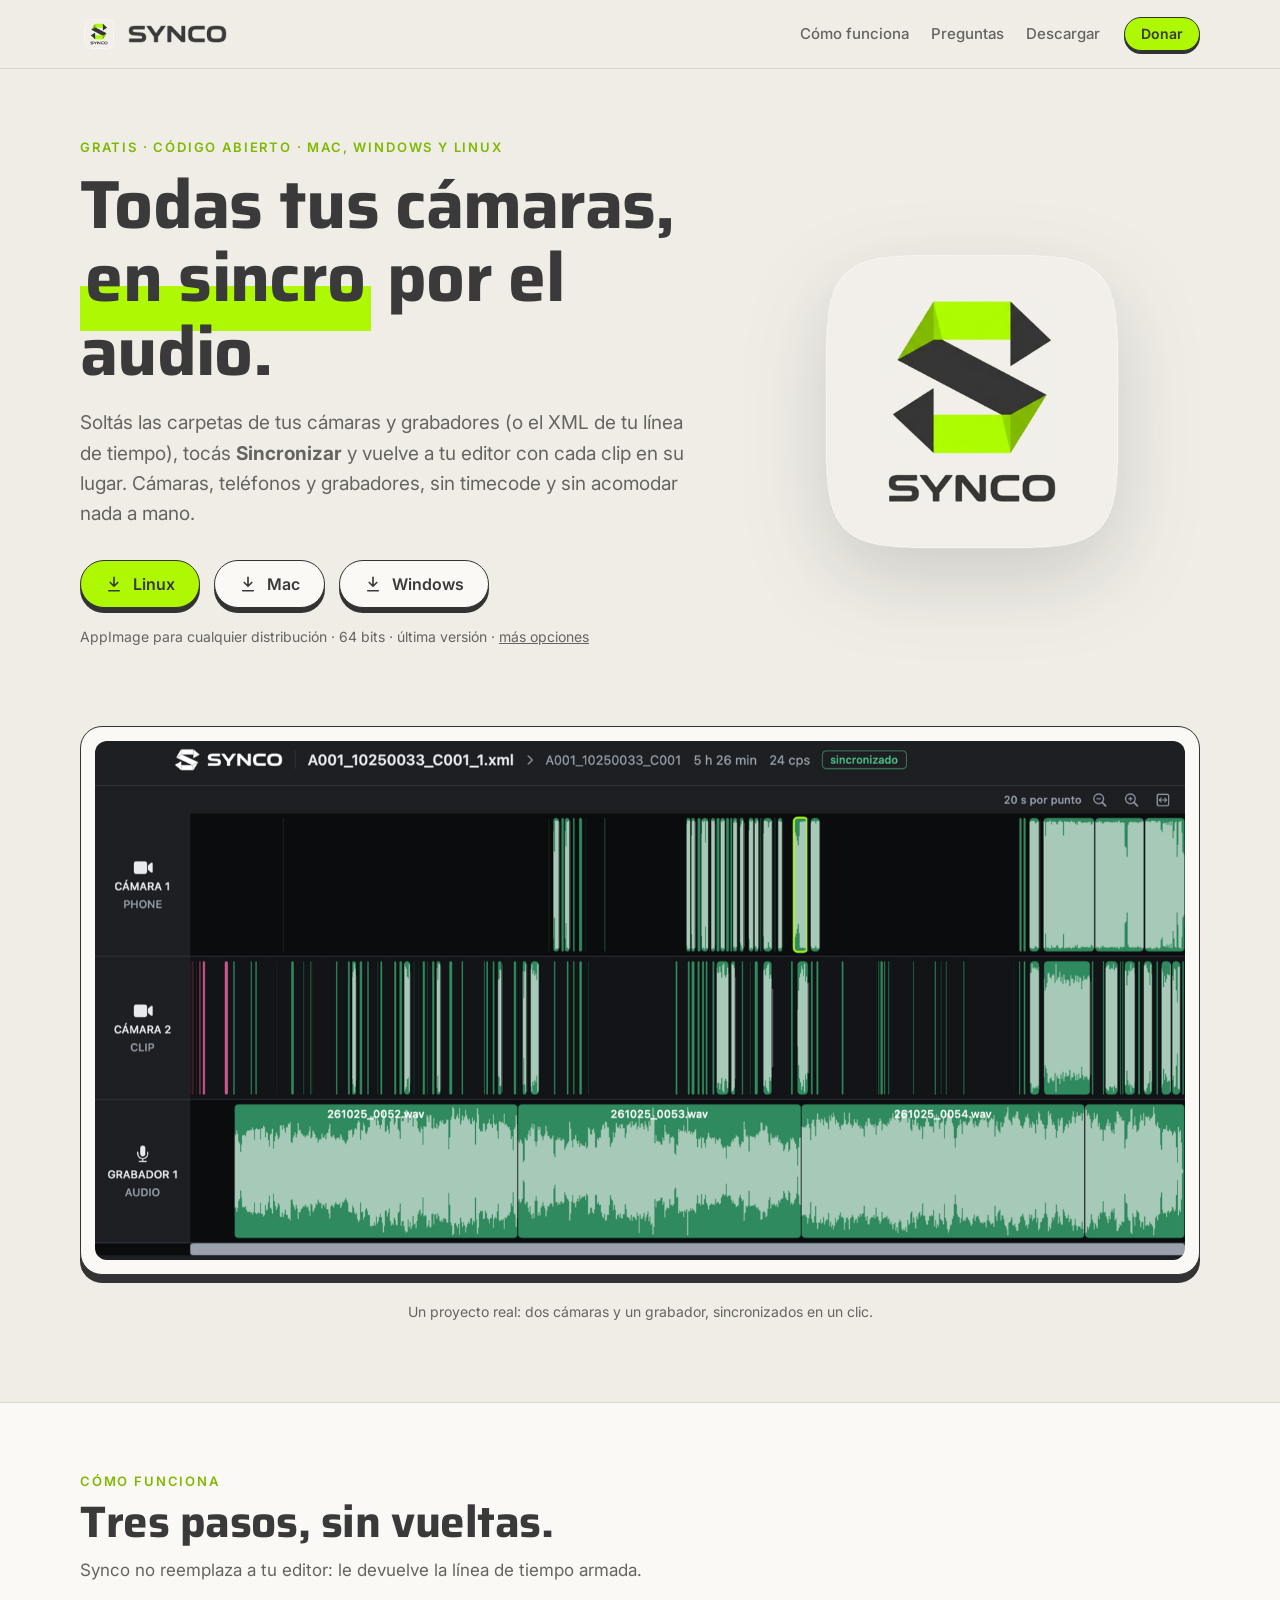
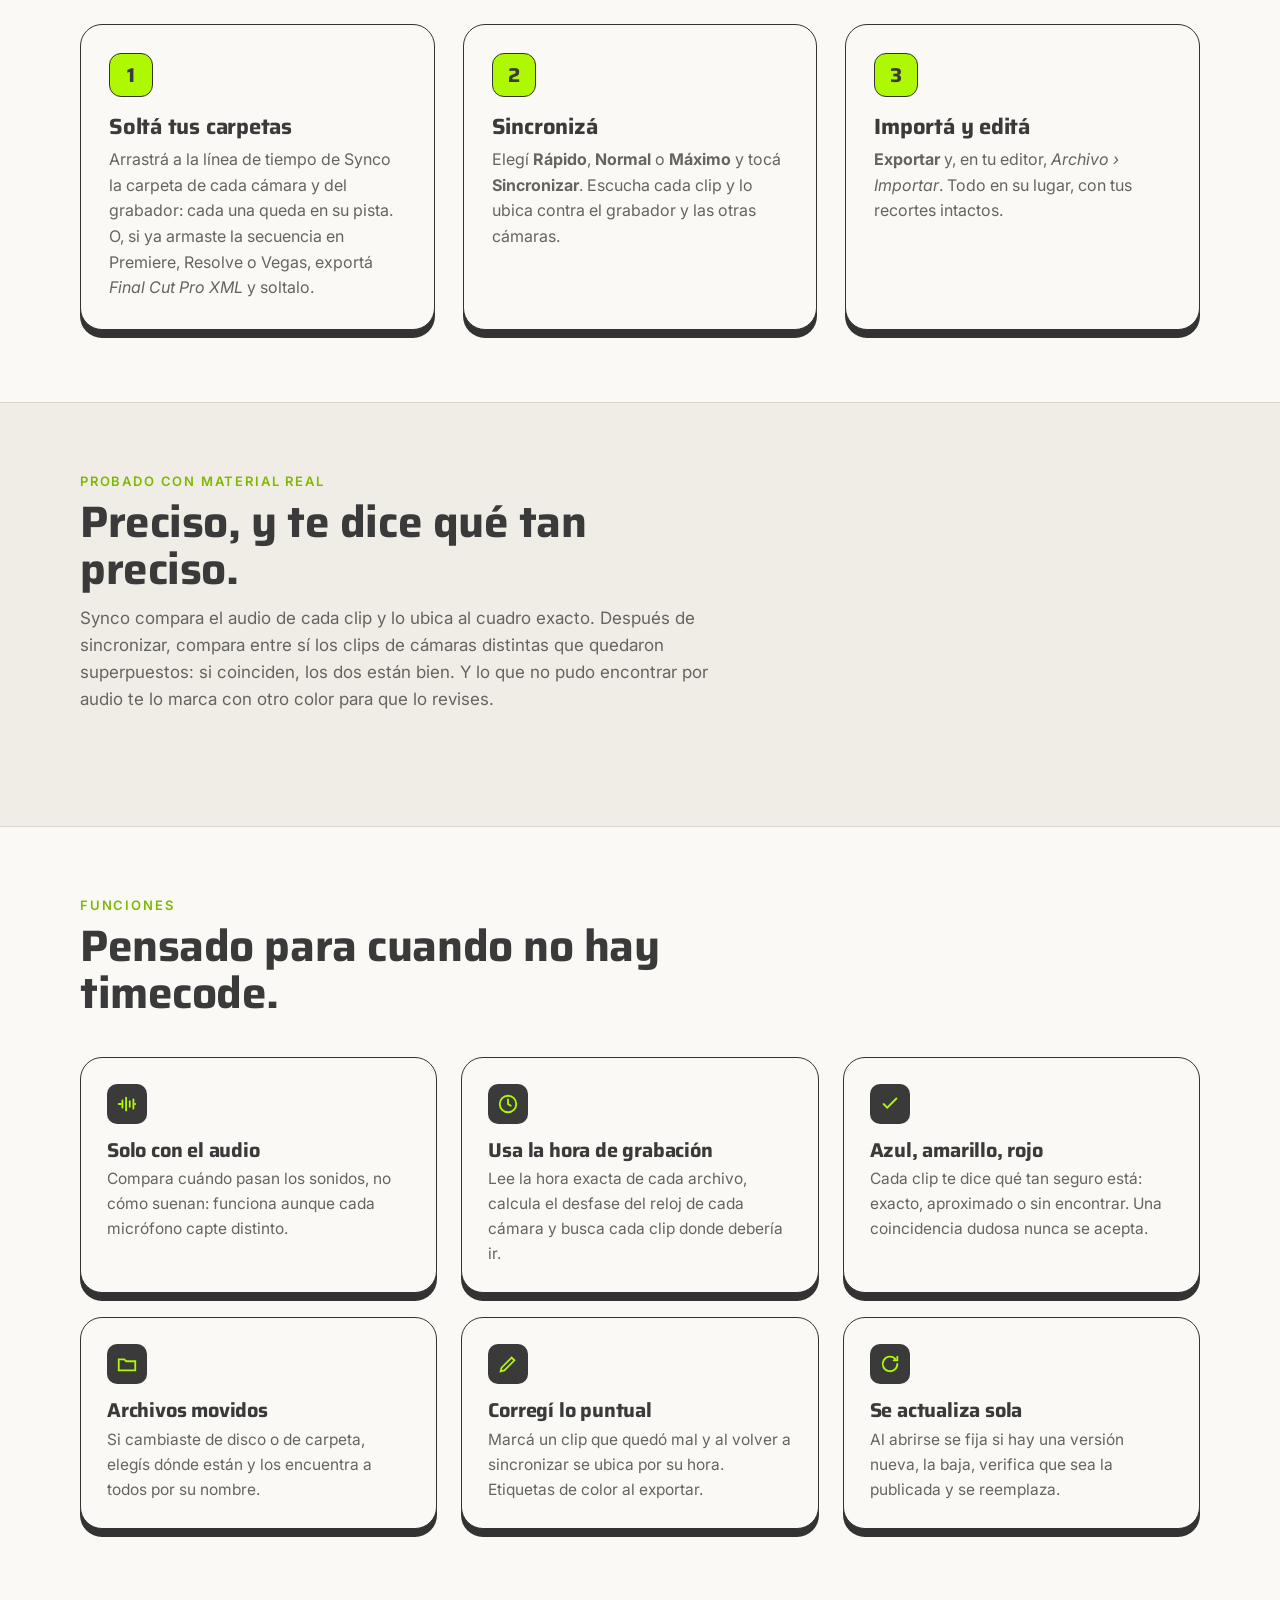
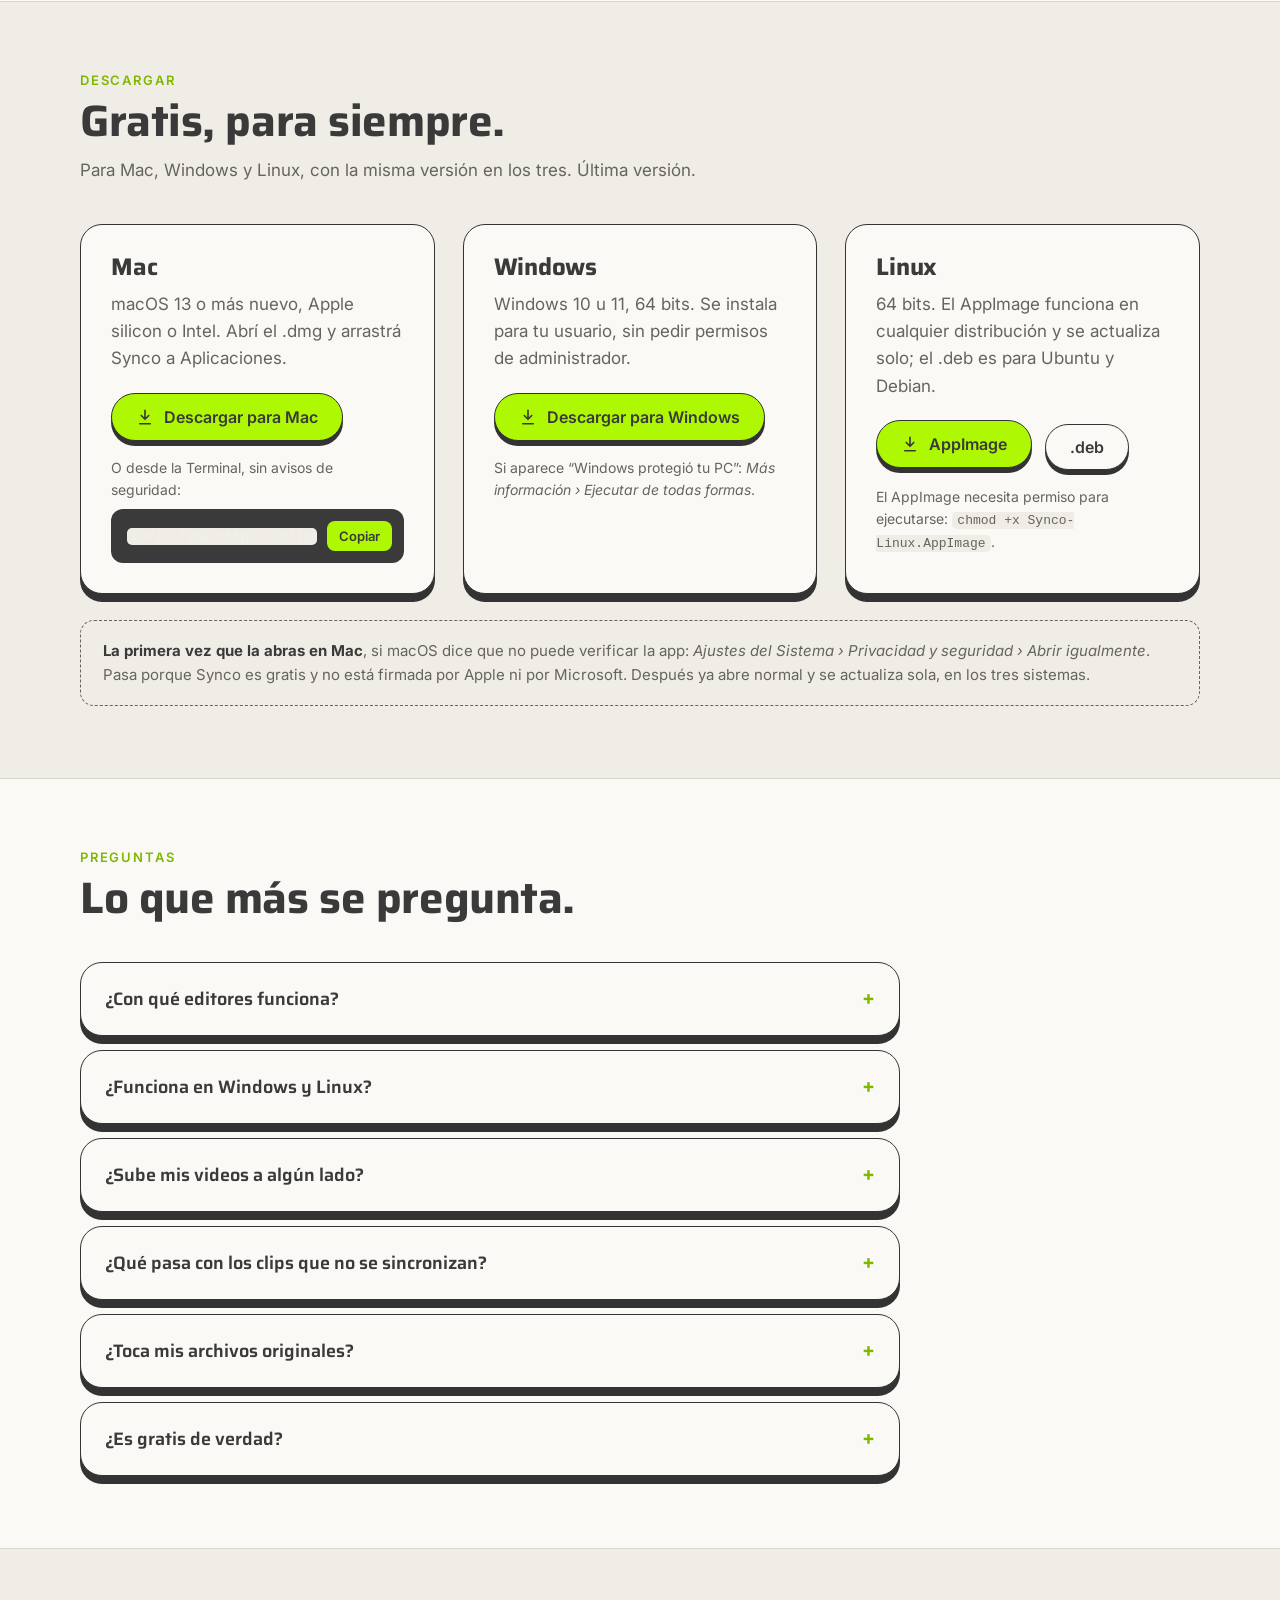
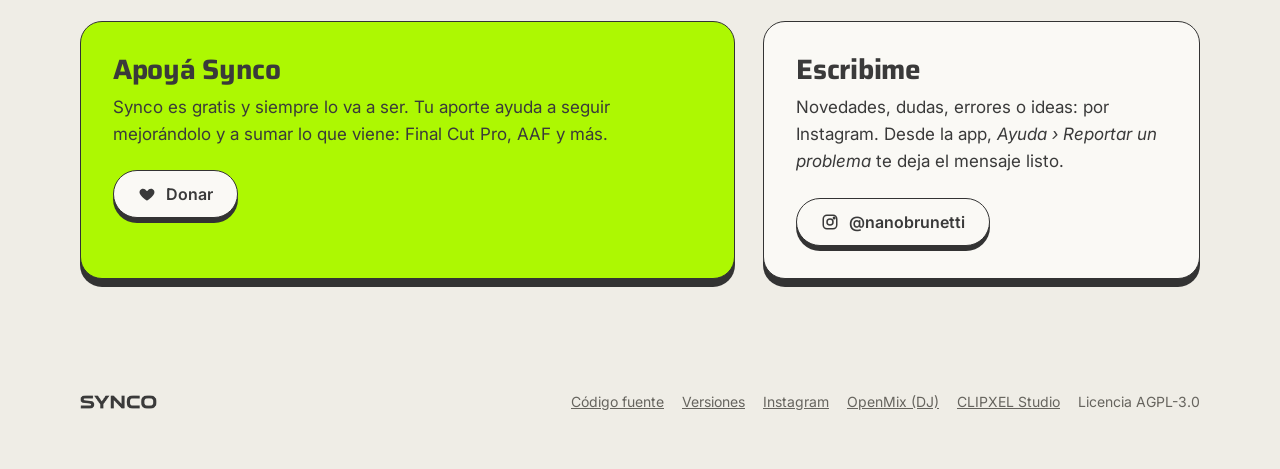
==== commit 56a4ceef: "Web: SEO para Google (canonical, Open Graph, datos estructurados e imagen para compartir) Co-Authore" ====
--- a/website/index.html
+++ b/website/index.html
@@ -3,12 +3,71 @@
 <head>
   <meta charset="utf-8">
   <meta name="viewport" content="width=device-width, initial-scale=1">
-  <title>Synco · sincronizá tus cámaras por el audio</title>
-  <meta name="description" content="Synco sincroniza clips de varias cámaras, teléfonos y grabadores comparando el audio, sin timecode. Gratis y de código abierto, para Mac, Windows y Linux.">
-  <meta property="og:title" content="Synco">
-  <meta property="og:description" content="Sincronizá cámaras y grabadores por el audio. Gratis, para Mac, Windows y Linux.">
-  <meta property="og:image" content="https://clipxel.github.io/Synco/assets/icon-512.png">
+  <title>Synco — Sincronizá tus cámaras por el audio, gratis</title>
+  <meta name="description" content="Synco sincroniza clips de varias cámaras, teléfonos y grabadores comparando el audio, sin timecode. Funciona con Premiere, DaVinci Resolve y Vegas. Gratis y de código abierto, para Mac, Windows y Linux.">
   <meta name="theme-color" content="#efede6">
+  <link rel="canonical" href="https://clipxel.github.io/Synco/">
+  <meta name="robots" content="index, follow, max-image-preview:large">
+  <meta property="og:type" content="website">
+  <meta property="og:site_name" content="Synco">
+  <meta property="og:locale" content="es_AR">
+  <meta property="og:url" content="https://clipxel.github.io/Synco/">
+  <meta property="og:title" content="Synco — Sincronizá tus cámaras por el audio, gratis">
+  <meta property="og:description" content="Sincronizá cámaras, teléfonos y grabadores por el audio, sin timecode. Gratis para Mac, Windows y Linux.">
+  <meta property="og:image" content="https://clipxel.github.io/Synco/assets/og-synco.jpg">
+  <meta property="og:image:width" content="1200">
+  <meta property="og:image:height" content="630">
+  <meta property="og:image:alt" content="Synco sincronizando tres pistas por el audio">
+  <meta name="twitter:card" content="summary_large_image">
+  <meta name="twitter:title" content="Synco — Sincronizá tus cámaras por el audio, gratis">
+  <meta name="twitter:description" content="Sincronizá cámaras, teléfonos y grabadores por el audio, sin timecode. Gratis para Mac, Windows y Linux.">
+  <meta name="twitter:image" content="https://clipxel.github.io/Synco/assets/og-synco.jpg">
+  <script type="application/ld+json">
+{
+  "@context": "https://schema.org",
+  "@graph": [
+    {
+      "@type": "Organization",
+      "@id": "https://clipxel.github.io/#org",
+      "name": "Clipxel",
+      "url": "https://clipxel.github.io/",
+      "logo": "https://clipxel.github.io/assets/logo-icon.png",
+      "sameAs": [
+        "https://github.com/clipxel"
+      ]
+    },
+    {
+      "@type": "SoftwareApplication",
+      "name": "Synco",
+      "url": "https://clipxel.github.io/Synco/",
+      "description": "Synco sincroniza clips de varias cámaras, teléfonos y grabadores comparando el audio, sin timecode. Funciona con Premiere, DaVinci Resolve y Vegas. Gratis y de código abierto, para Mac, Windows y Linux.",
+      "applicationCategory": "MultimediaApplication",
+      "applicationSubCategory": "Sincronización de audio y video",
+      "operatingSystem": "macOS 13+, Windows, Linux",
+      "image": "https://clipxel.github.io/Synco/assets/og-synco.jpg",
+      "screenshot": "https://clipxel.github.io/Synco/assets/app.png",
+      "downloadUrl": [
+        "https://github.com/clipxel/Synco/releases/latest/download/Synco-macOS.dmg",
+        "https://github.com/clipxel/Synco/releases/latest/download/Synco-Windows-Setup.exe",
+        "https://github.com/clipxel/Synco/releases/latest/download/Synco-Linux.AppImage"
+      ],
+      "license": "https://www.gnu.org/licenses/agpl-3.0.html",
+      "isAccessibleForFree": true,
+      "offers": {
+        "@type": "Offer",
+        "price": "0",
+        "priceCurrency": "USD"
+      },
+      "author": {
+        "@id": "https://clipxel.github.io/#org"
+      },
+      "sameAs": [
+        "https://github.com/clipxel/Synco"
+      ]
+    }
+  ]
+}
+  </script>
   <link rel="icon" type="image/png" href="assets/favicon.png">
   <link rel="apple-touch-icon" href="assets/apple-touch-icon.png">
   <link rel="preconnect" href="https://fonts.googleapis.com">
@@ -239,6 +298,8 @@
       <a href="https://github.com/clipxel/Synco">Código fuente</a>
       <a href="https://github.com/clipxel/Synco/releases">Versiones</a>
       <a href="https://www.instagram.com/nanobrunetti/">Instagram</a>
+      <a href="https://openmix.pages.dev/">OpenMix (DJ)</a>
+      <a href="https://clipxel.github.io/">CLIPXEL Studio</a>
       <span>Licencia AGPL-3.0</span>
     </nav>
   </div>
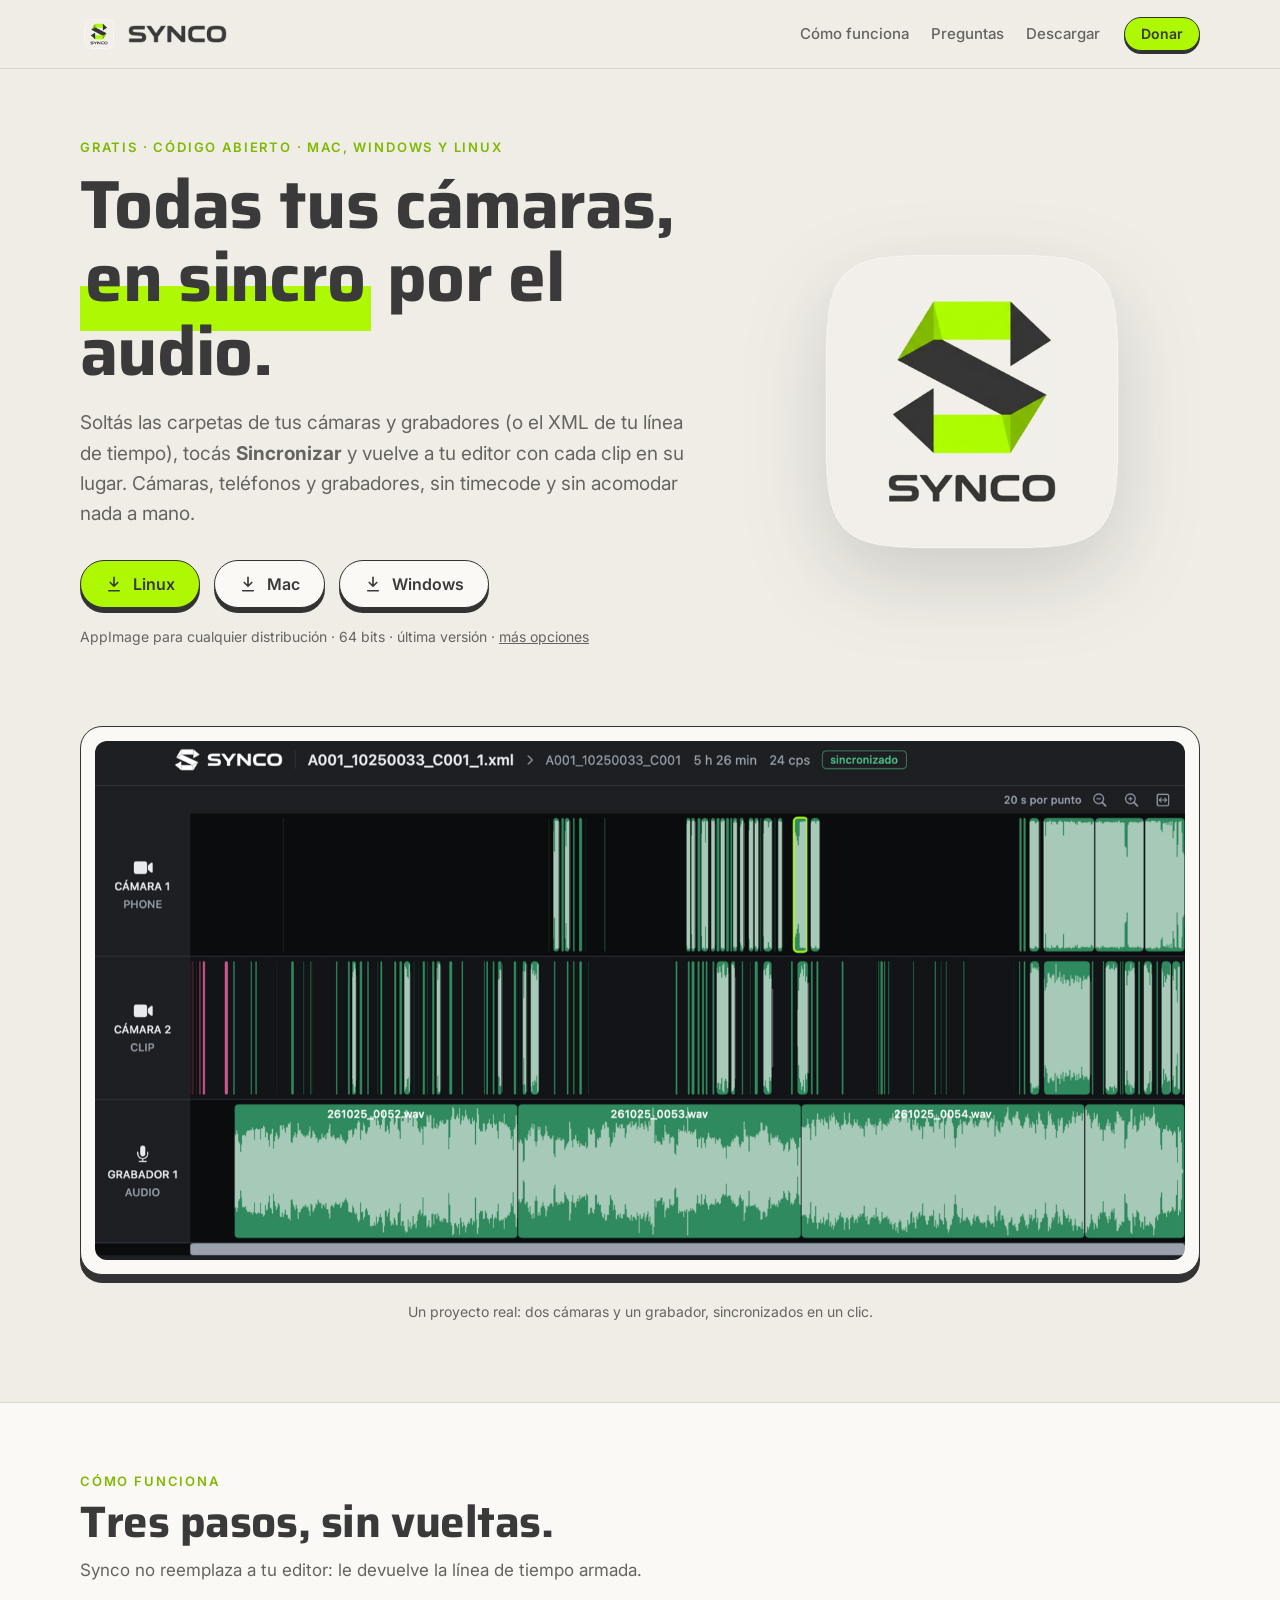
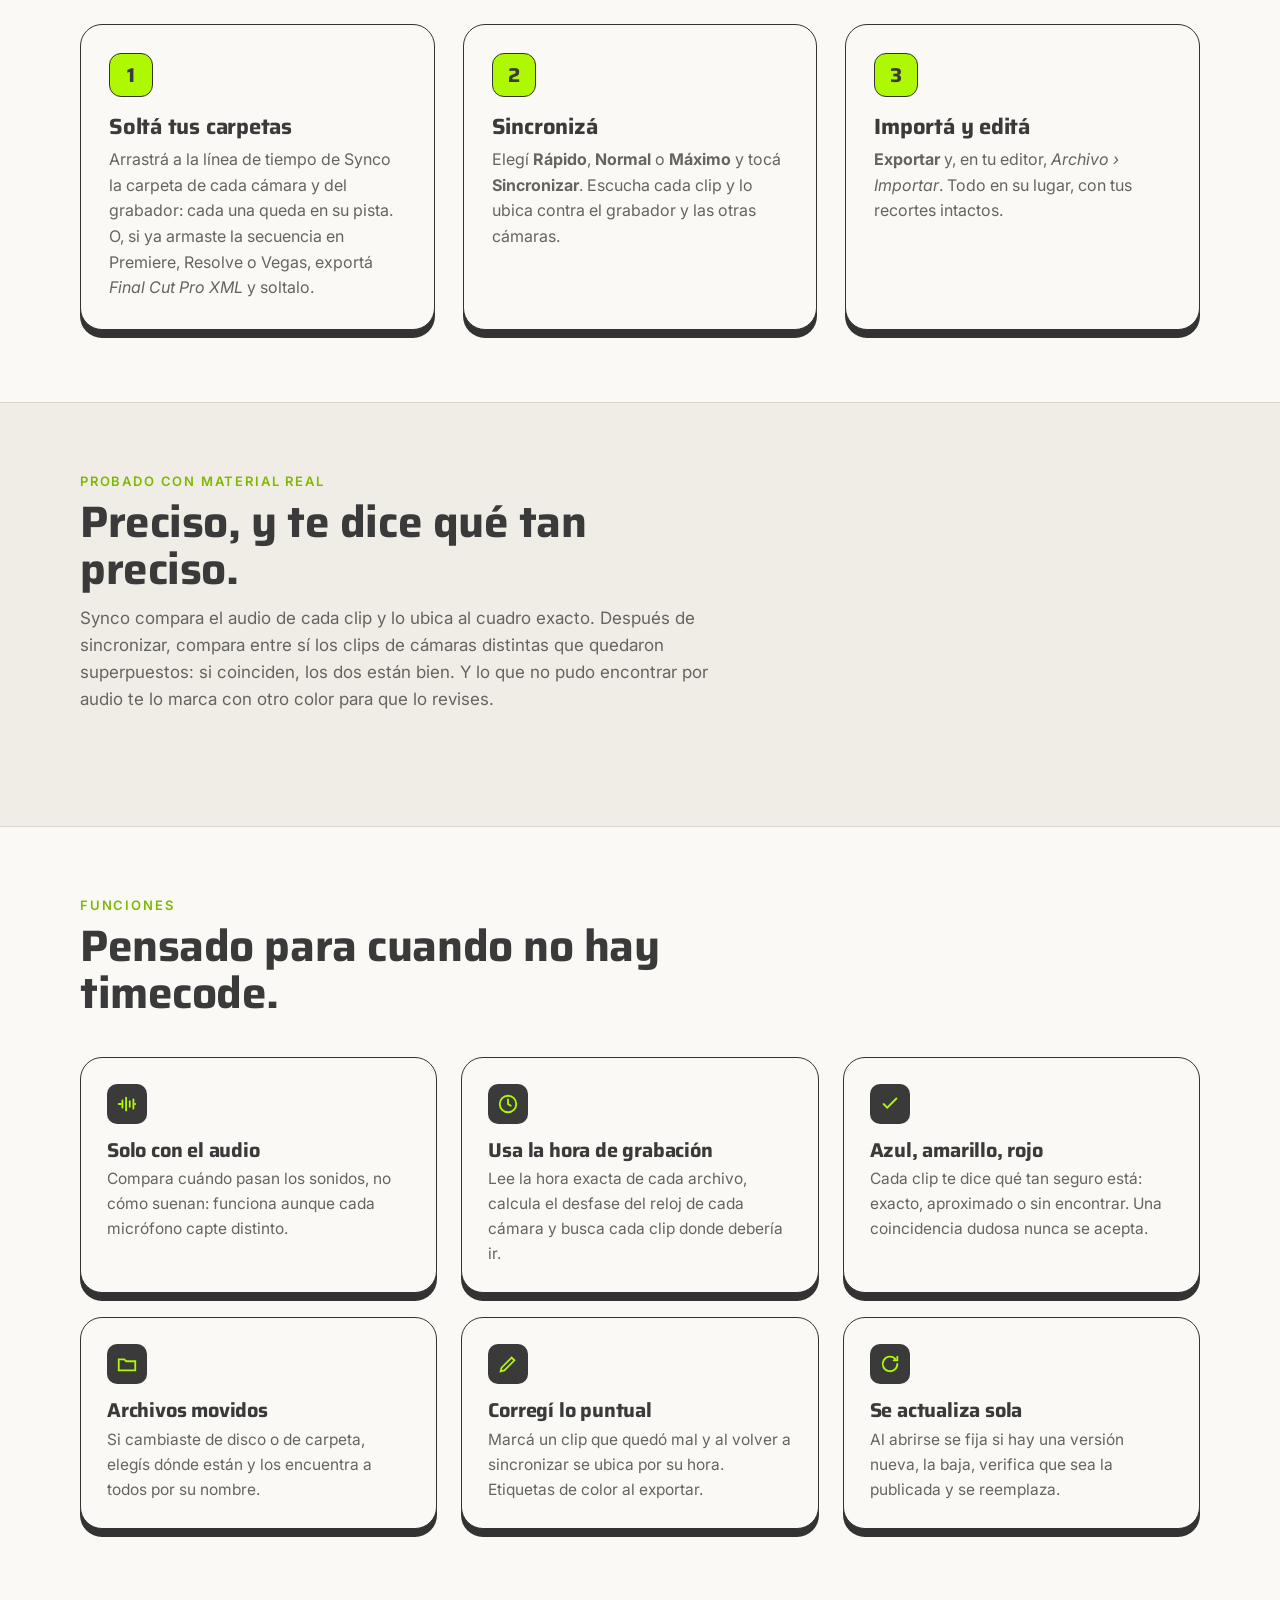
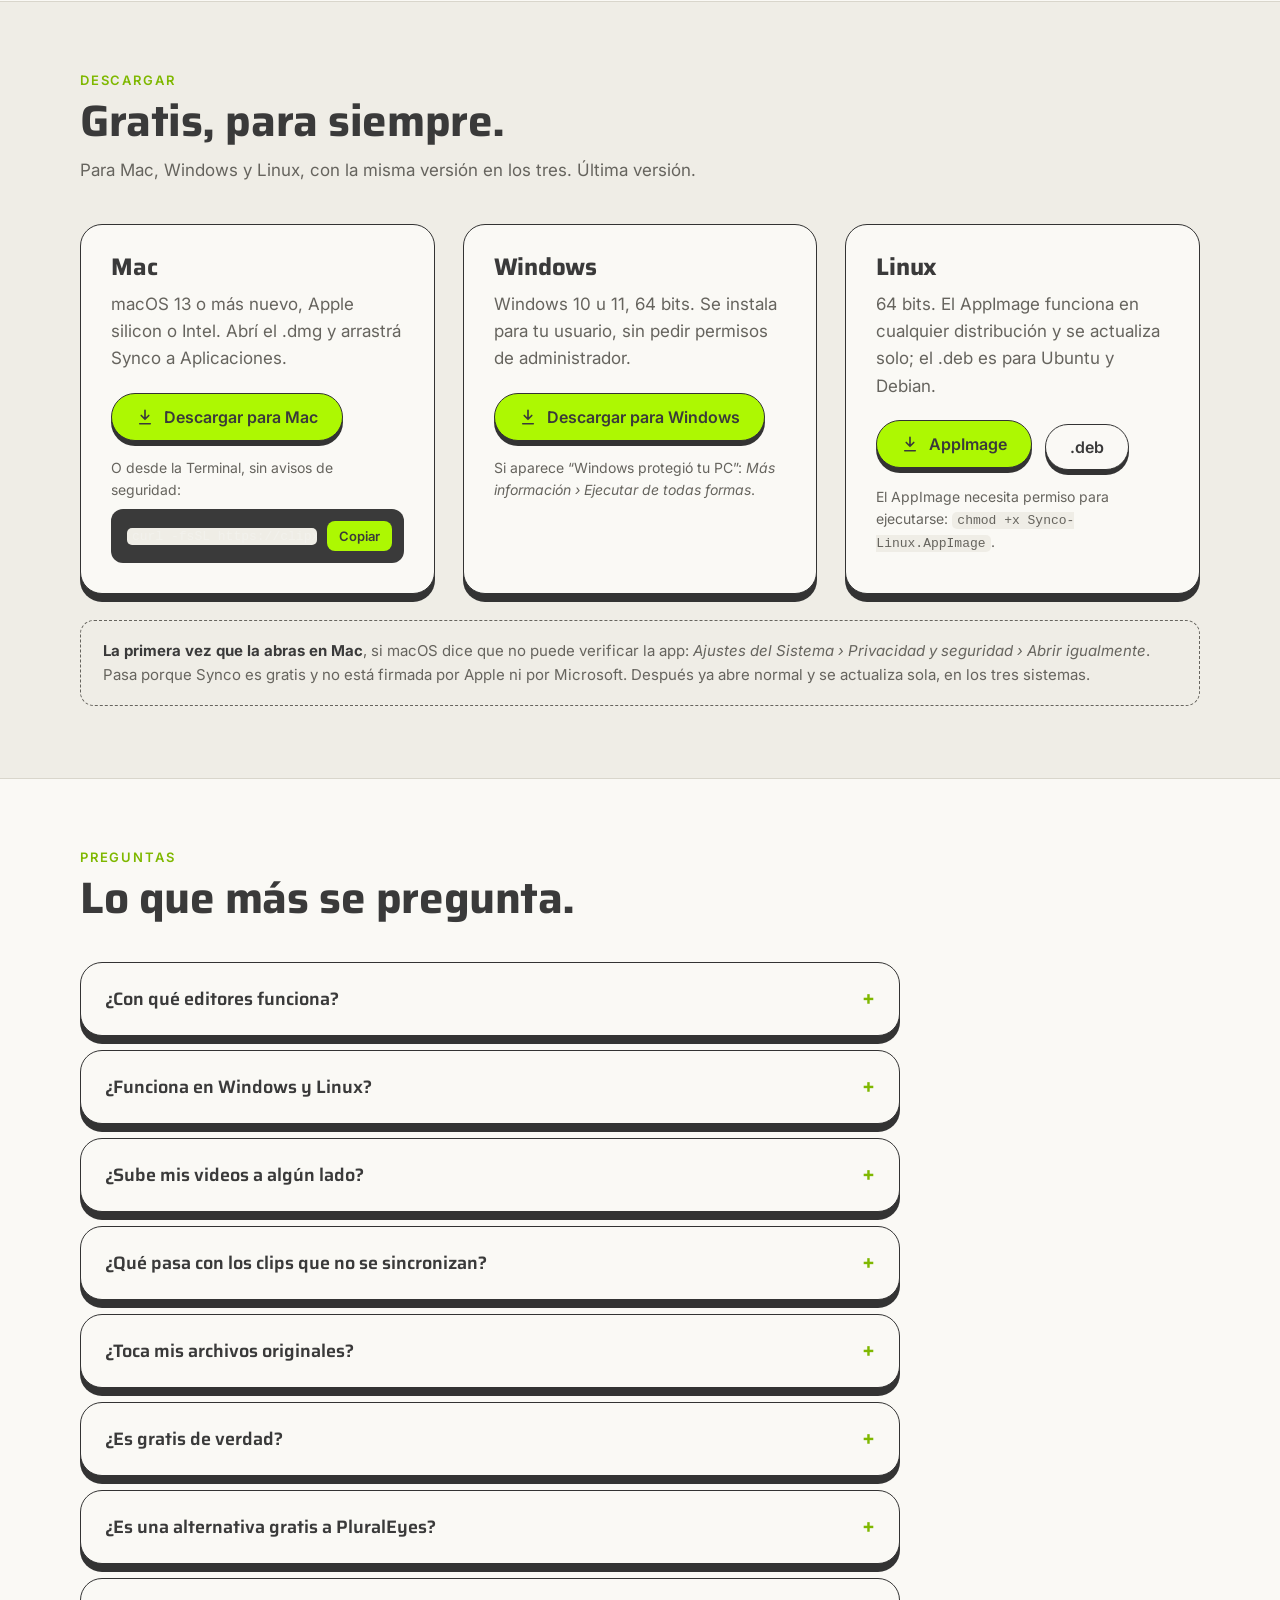
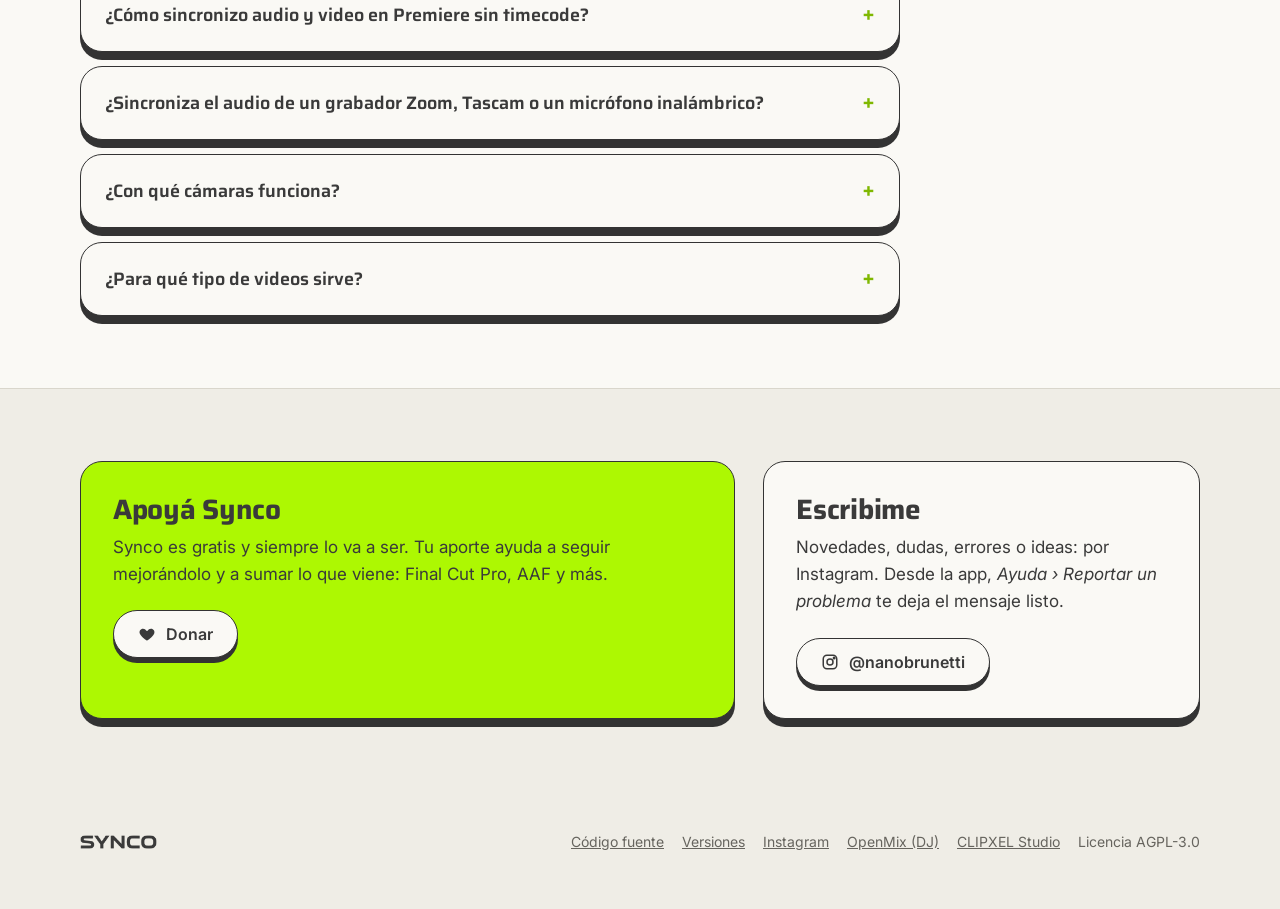
==== commit 37ec4173: "Web: más preguntas frecuentes y palabras clave para Google Co-Authored-By: Claude Opus 5.5 <noreply@" ====
--- a/website/index.html
+++ b/website/index.html
@@ -5,6 +5,7 @@
   <meta name="viewport" content="width=device-width, initial-scale=1">
   <title>Synco — Sincronizá tus cámaras por el audio, gratis</title>
   <meta name="description" content="Synco sincroniza clips de varias cámaras, teléfonos y grabadores comparando el audio, sin timecode. Funciona con Premiere, DaVinci Resolve y Vegas. Gratis y de código abierto, para Mac, Windows y Linux.">
+  <meta name="keywords" content="sincronizar audio y video, sincronizar cámaras por audio, sincronizar multicámara, alternativa gratis a PluralEyes, sincronizar sin timecode, Premiere Pro multicámara, DaVinci Resolve sincronizar audio, sincronizar grabador Zoom, Synco, Final Cut Pro XML, sincronizar clips, edición de video gratis, bodas, podcast en video">
   <meta name="theme-color" content="#efede6">
   <link rel="canonical" href="https://clipxel.github.io/Synco/">
   <meta name="robots" content="index, follow, max-image-preview:large">
@@ -74,6 +75,102 @@
   <link rel="preconnect" href="https://fonts.gstatic.com" crossorigin>
   <link href="https://fonts.googleapis.com/css2?family=Inter:wght@400;500;600&family=Saira:wght@600;700&display=swap" rel="stylesheet">
   <link rel="stylesheet" href="site.css?v=4">
+<script type="application/ld+json">
+{
+  "@context": "https://schema.org",
+  "@type": "FAQPage",
+  "mainEntity": [
+    {
+      "@type": "Question",
+      "name": "¿Con qué editores funciona?",
+      "acceptedAnswer": {
+        "@type": "Answer",
+        "text": "Con los que exportan Final Cut Pro XML (la versión 7): Premiere Pro, DaVinci Resolve y Vegas. Final Cut Pro (FCPXML) y Media Composer (AAF) están en camino."
+      }
+    },
+    {
+      "@type": "Question",
+      "name": "¿Funciona en Windows y Linux?",
+      "acceptedAnswer": {
+        "@type": "Answer",
+        "text": "Sí. Es la misma versión con el mismo motor de sincronización en los tres sistemas: da exactamente el mismo resultado con el mismo proyecto. En Windows se instala para tu usuario; en Linux, el AppImage funciona en cualquier distribución."
+      }
+    },
+    {
+      "@type": "Question",
+      "name": "¿Sube mis videos a algún lado?",
+      "acceptedAnswer": {
+        "@type": "Answer",
+        "text": "No. Todo pasa en tu Mac: lee el audio de tus archivos, los compara y escribe el XML. Solo se conecta para fijarse si hay una versión nueva."
+      }
+    },
+    {
+      "@type": "Question",
+      "name": "¿Qué pasa con los clips que no se sincronizan?",
+      "acceptedAnswer": {
+        "@type": "Answer",
+        "text": "Synco lo busca de nuevo entre sus vecinos: en el hueco que dejan el clip anterior y el siguiente de la misma cámara, por fecha y hora. En Premiere cada clip queda con un color: azul si se encontró por su audio, amarillo si se encontró buscando cerca de su fecha (conviene mirarlo) y rojo si no tiene audio en común con nada y quedó ubicado por fecha y hora."
+      }
+    },
+    {
+      "@type": "Question",
+      "name": "¿Toca mis archivos originales?",
+      "acceptedAnswer": {
+        "@type": "Answer",
+        "text": "No. Lee tus videos (y el XML, si exportaste uno) y guarda el resultado como un XML nuevo, sin copiar ni mover nada. El audio leído queda guardado para que volver a sincronizar sea más rápido; se borra solo después de un tiempo."
+      }
+    },
+    {
+      "@type": "Question",
+      "name": "¿Es gratis de verdad?",
+      "acceptedAnswer": {
+        "@type": "Answer",
+        "text": "Sí, y de código abierto. Si te ahorra horas de trabajo, podés apoyarlo con una donación."
+      }
+    },
+    {
+      "@type": "Question",
+      "name": "¿Es una alternativa gratis a PluralEyes?",
+      "acceptedAnswer": {
+        "@type": "Answer",
+        "text": "Sí. Hace lo mismo que PluralEyes y que la sincronización por forma de onda de Premiere: alinea los clips comparando el audio, pero con decenas de cámaras y grabadores a la vez, gratis y sin suscripción."
+      }
+    },
+    {
+      "@type": "Question",
+      "name": "¿Cómo sincronizo audio y video en Premiere sin timecode?",
+      "acceptedAnswer": {
+        "@type": "Answer",
+        "text": "Poné cada cámara y cada grabador en su propia pista, exportá la secuencia como Final Cut Pro XML, abrila en Synco y tocá Sincronizar. Importás el XML nuevo en Premiere y cada clip queda en su lugar, listo para armar una secuencia multicámara."
+      }
+    },
+    {
+      "@type": "Question",
+      "name": "¿Sincroniza el audio de un grabador Zoom, Tascam o un micrófono inalámbrico?",
+      "acceptedAnswer": {
+        "@type": "Answer",
+        "text": "Sí. Sirve para cualquier grabador externo (Zoom H4n, H5, H6, Tascam, Rode Wireless GO, DJI Mic y otros): Synco ubica el audio del grabador en el lugar exacto de cada toma de cámara."
+      }
+    },
+    {
+      "@type": "Question",
+      "name": "¿Con qué cámaras funciona?",
+      "acceptedAnswer": {
+        "@type": "Answer",
+        "text": "Con cualquiera que grabe audio: Sony, Canon, Nikon, Panasonic, Fujifilm, Blackmagic, GoPro, DJI, Insta360 y teléfonos iPhone o Android. Podés mezclar marcas en el mismo proyecto."
+      }
+    },
+    {
+      "@type": "Question",
+      "name": "¿Para qué tipo de videos sirve?",
+      "acceptedAnswer": {
+        "@type": "Answer",
+        "text": "Para todo lo que se graba con varias cámaras o con audio aparte: bodas, eventos, recitales, entrevistas, podcasts en video, conferencias, obras de teatro y videoclips."
+      }
+    }
+  ]
+}
+</script>
 </head>
 <body>
 
@@ -263,6 +360,16 @@
           <p>No. Lee tus videos (y el XML, si exportaste uno) y guarda el resultado como un XML nuevo, sin copiar ni mover nada. El audio leído queda guardado para que volver a sincronizar sea más rápido; se borra solo después de un tiempo.</p></details>
         <details class="plate"><summary>¿Es gratis de verdad?</summary>
           <p>Sí, y de código abierto. Si te ahorra horas de trabajo, podés apoyarlo con una donación.</p></details>
+        <details class="plate"><summary>¿Es una alternativa gratis a PluralEyes?</summary>
+          <p>Sí. Hace lo mismo que PluralEyes y que la sincronización por forma de onda de Premiere: alinea los clips comparando el audio, pero con decenas de cámaras y grabadores a la vez, gratis y sin suscripción.</p></details>
+        <details class="plate"><summary>¿Cómo sincronizo audio y video en Premiere sin timecode?</summary>
+          <p>Poné cada cámara y cada grabador en su propia pista, exportá la secuencia como Final Cut Pro XML, abrila en Synco y tocá Sincronizar. Importás el XML nuevo en Premiere y cada clip queda en su lugar, listo para armar una secuencia multicámara.</p></details>
+        <details class="plate"><summary>¿Sincroniza el audio de un grabador Zoom, Tascam o un micrófono inalámbrico?</summary>
+          <p>Sí. Sirve para cualquier grabador externo (Zoom H4n, H5, H6, Tascam, Rode Wireless GO, DJI Mic y otros): Synco ubica el audio del grabador en el lugar exacto de cada toma de cámara.</p></details>
+        <details class="plate"><summary>¿Con qué cámaras funciona?</summary>
+          <p>Con cualquiera que grabe audio: Sony, Canon, Nikon, Panasonic, Fujifilm, Blackmagic, GoPro, DJI, Insta360 y teléfonos iPhone o Android. Podés mezclar marcas en el mismo proyecto.</p></details>
+        <details class="plate"><summary>¿Para qué tipo de videos sirve?</summary>
+          <p>Para todo lo que se graba con varias cámaras o con audio aparte: bodas, eventos, recitales, entrevistas, podcasts en video, conferencias, obras de teatro y videoclips.</p></details>
       </div>
     </div>
   </section>
